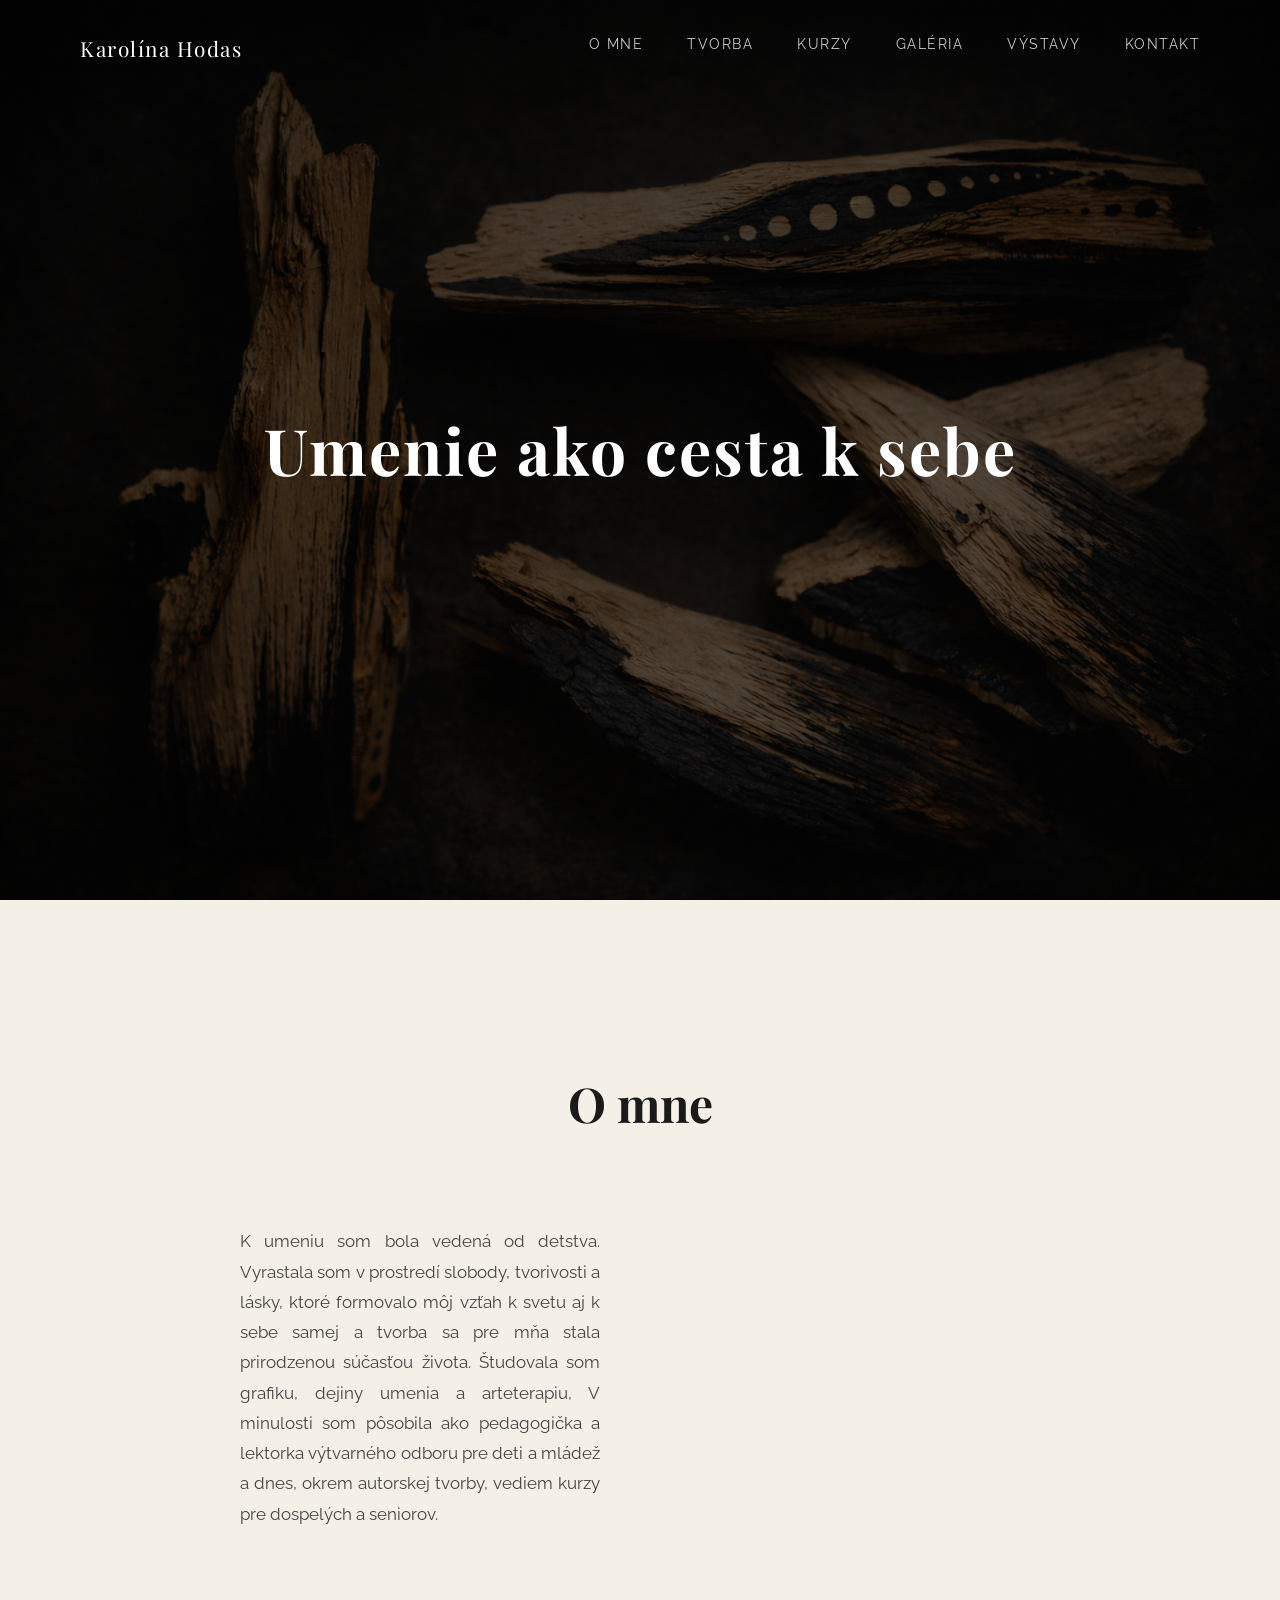
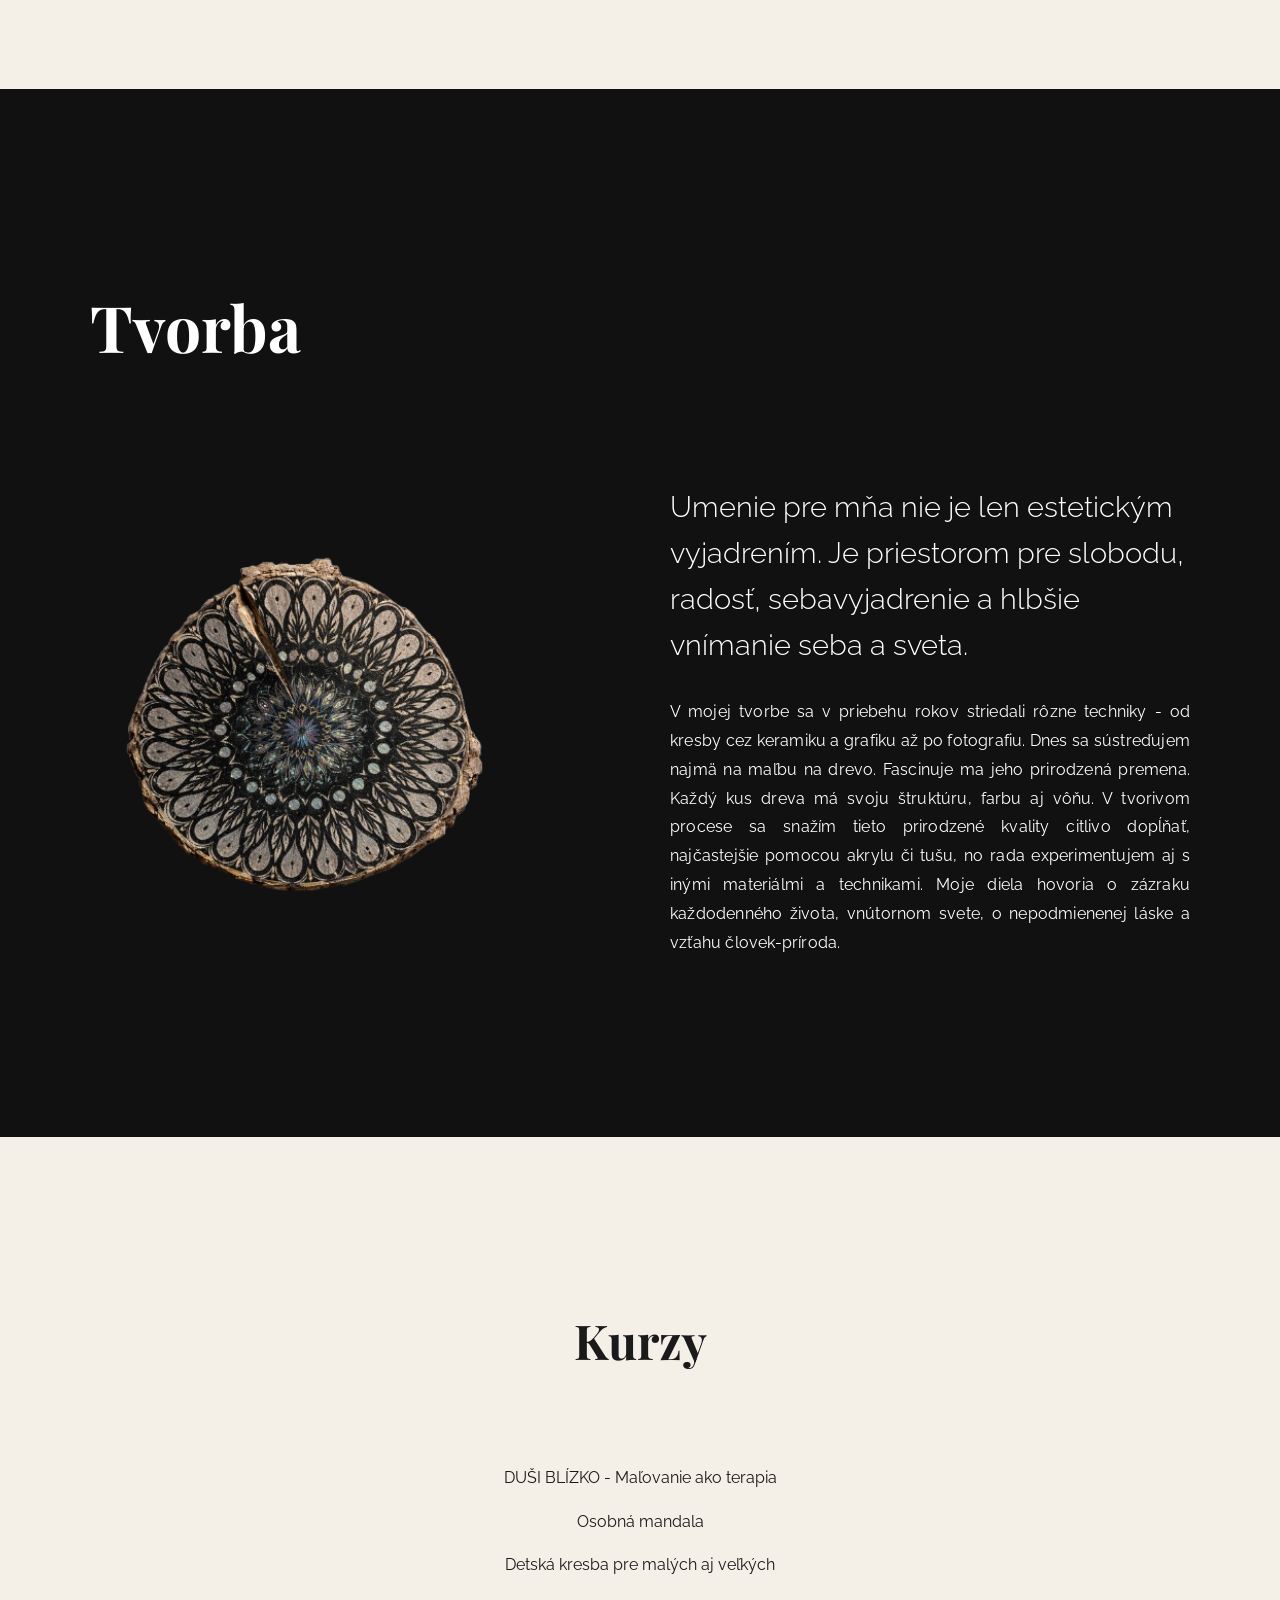
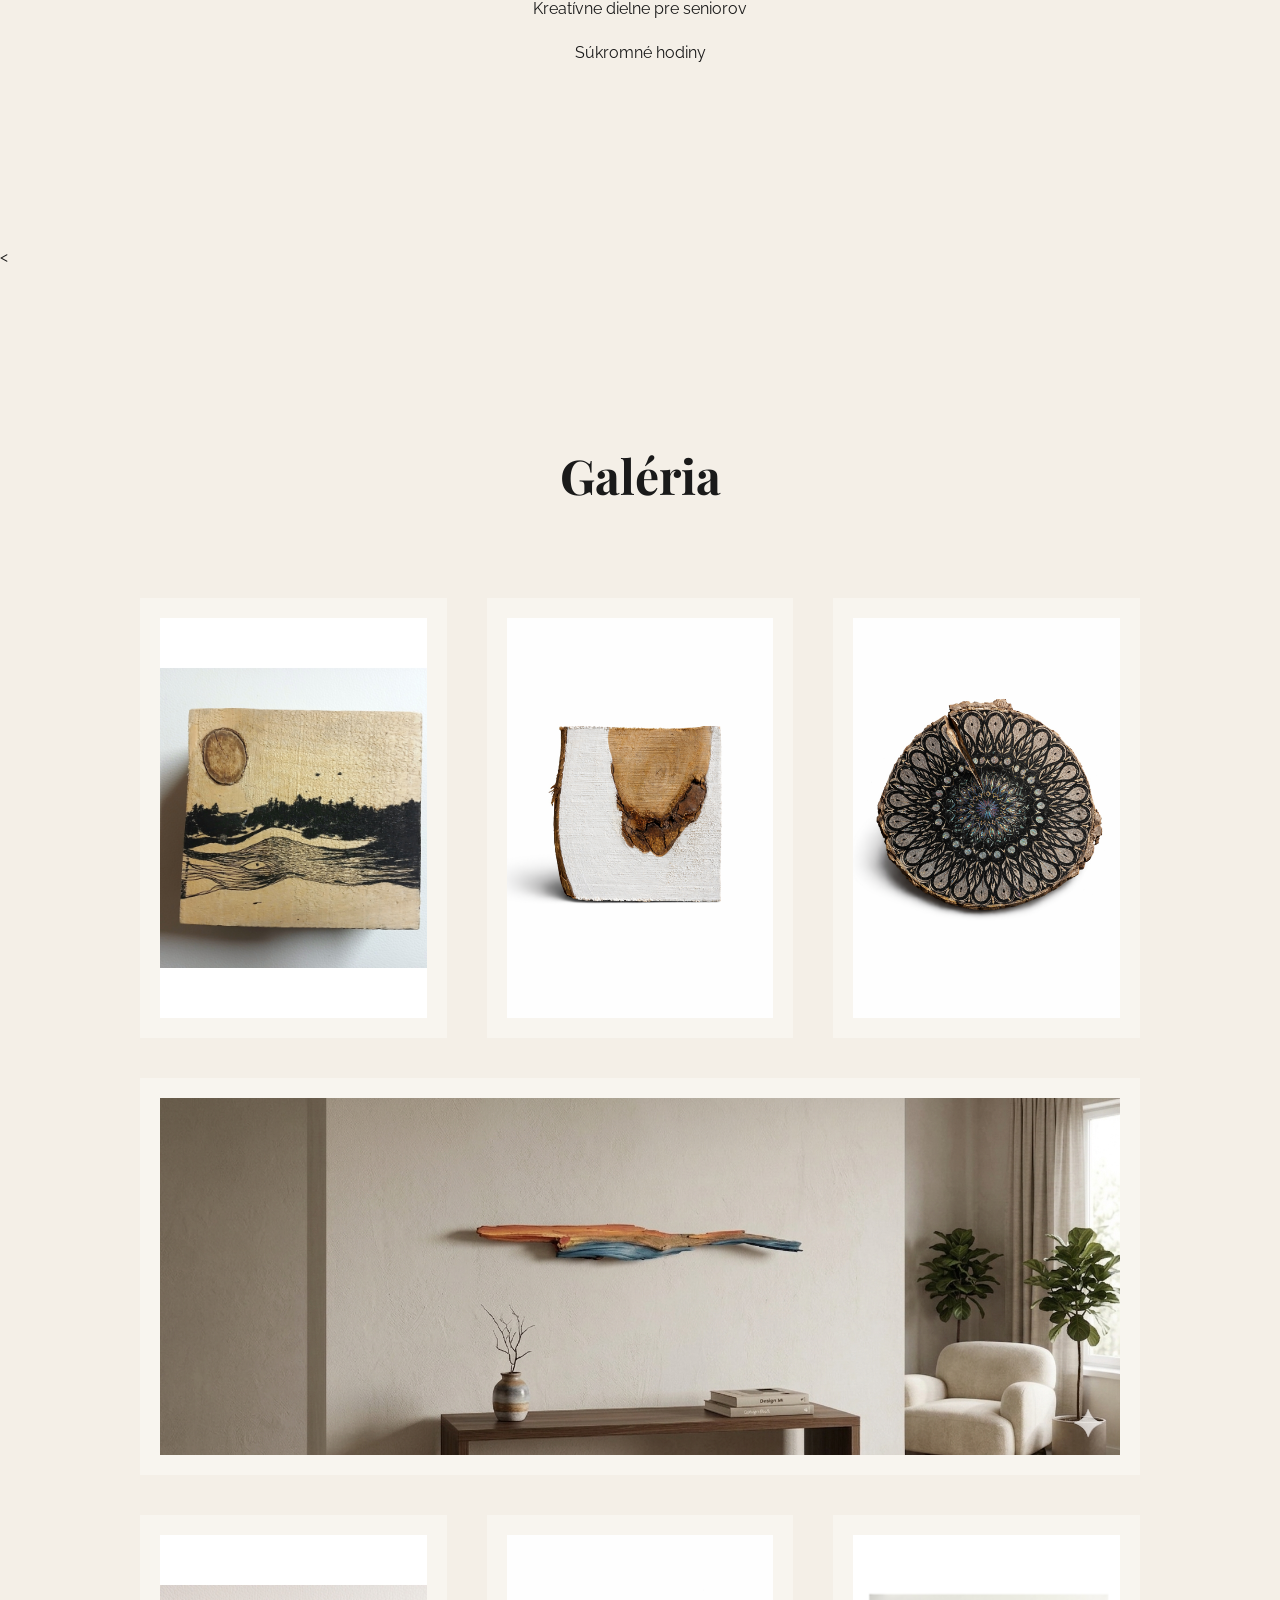
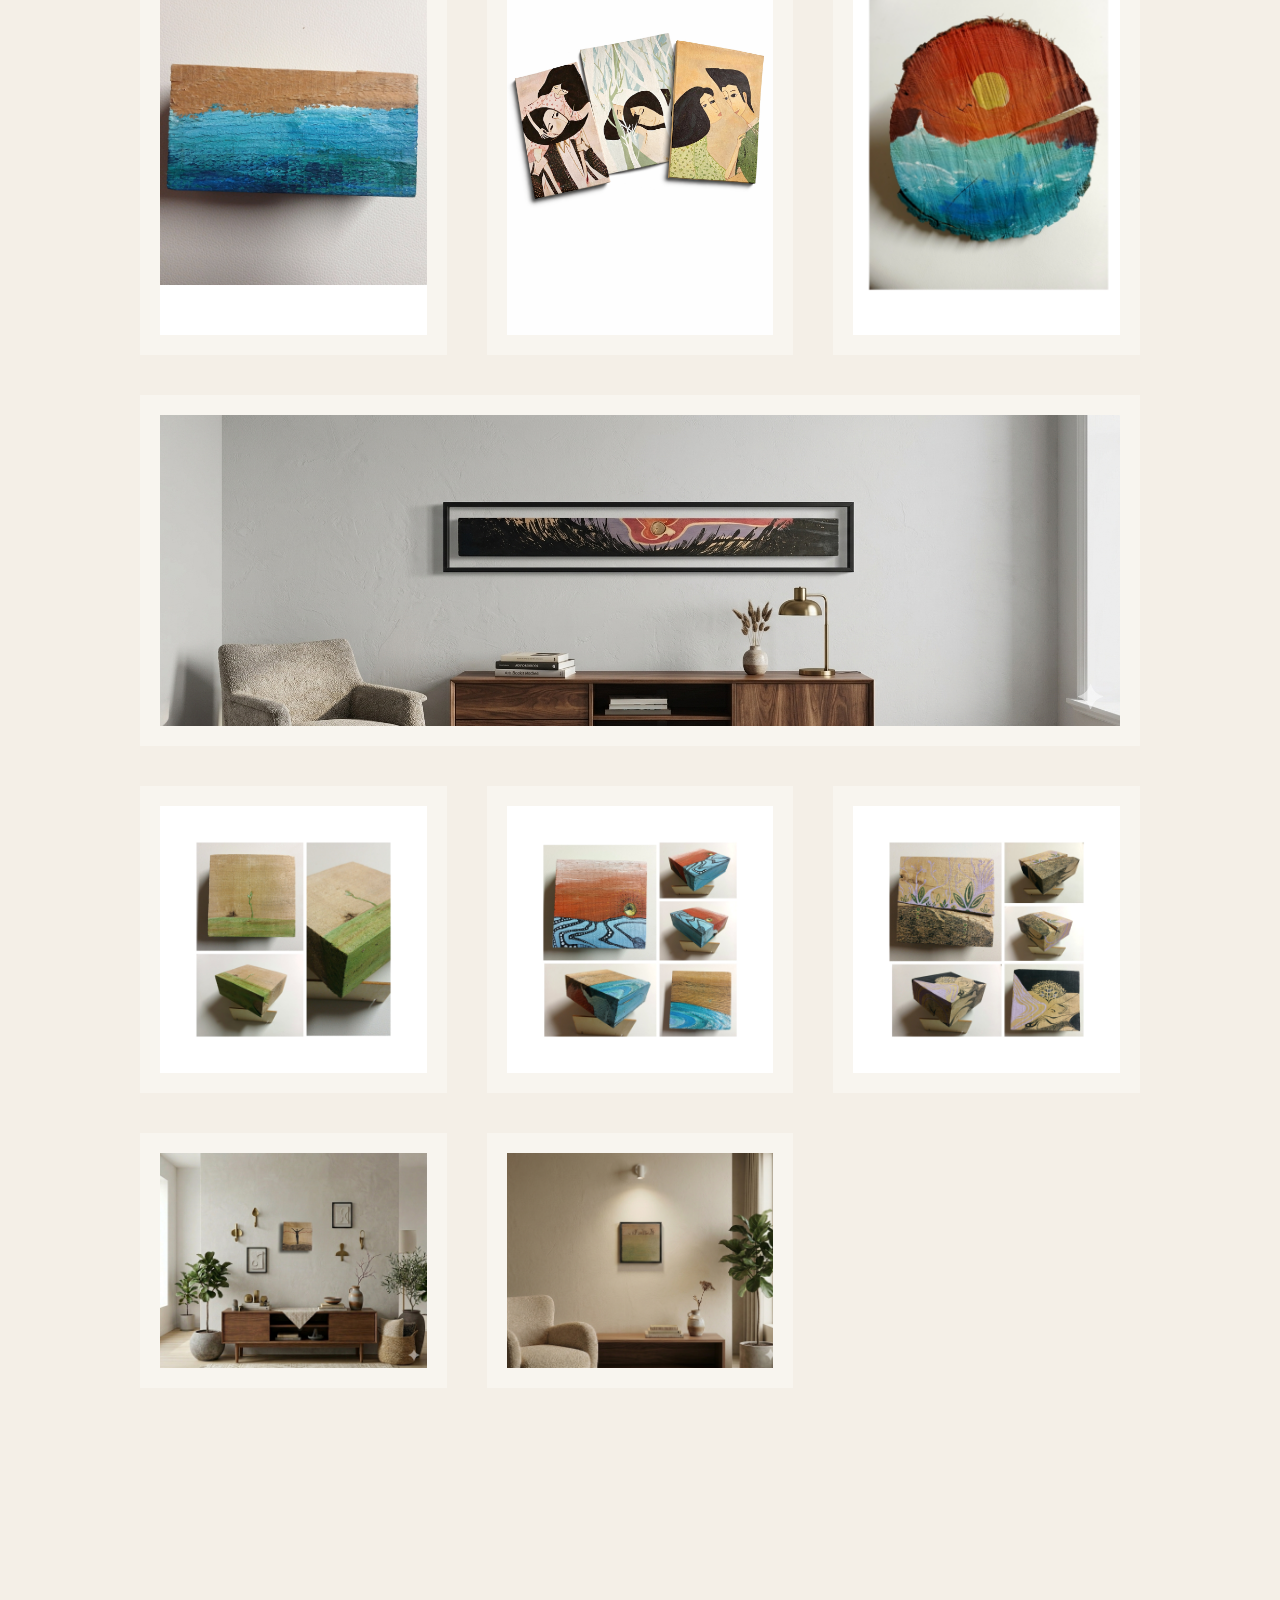
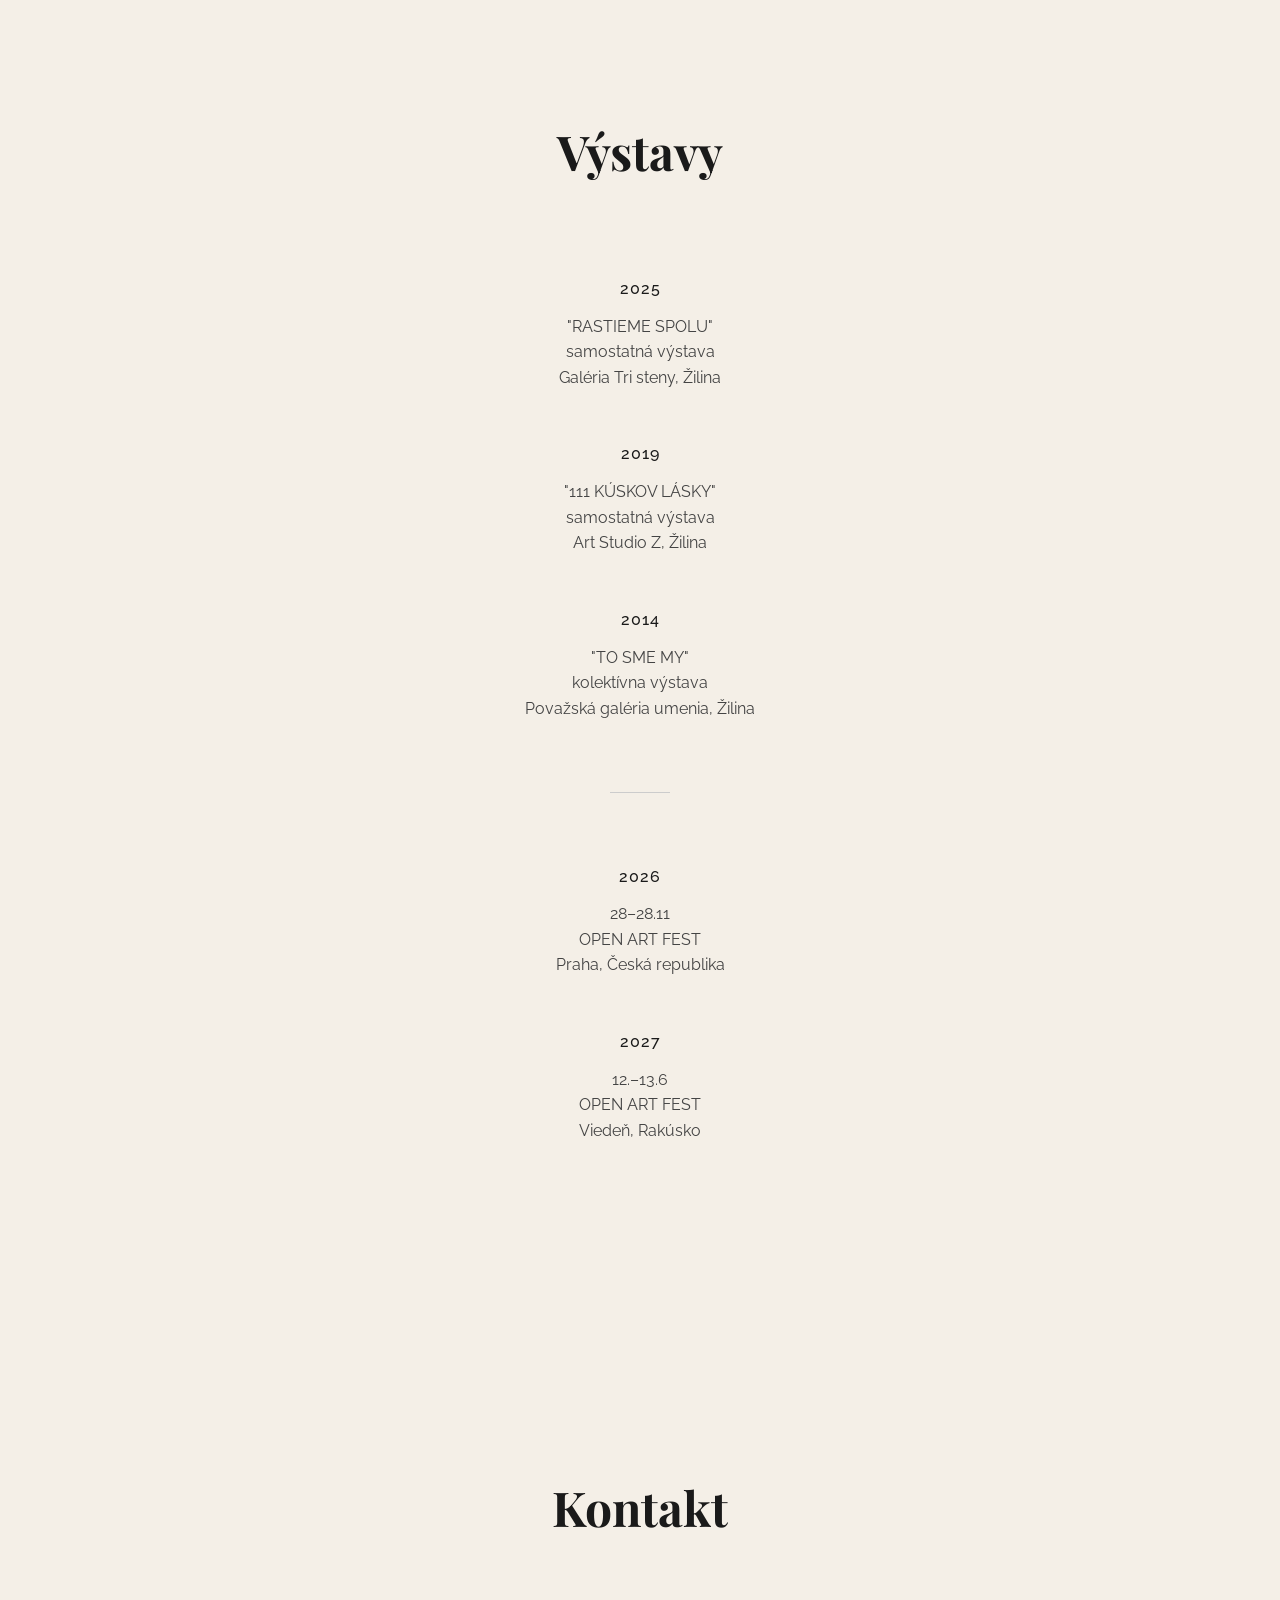
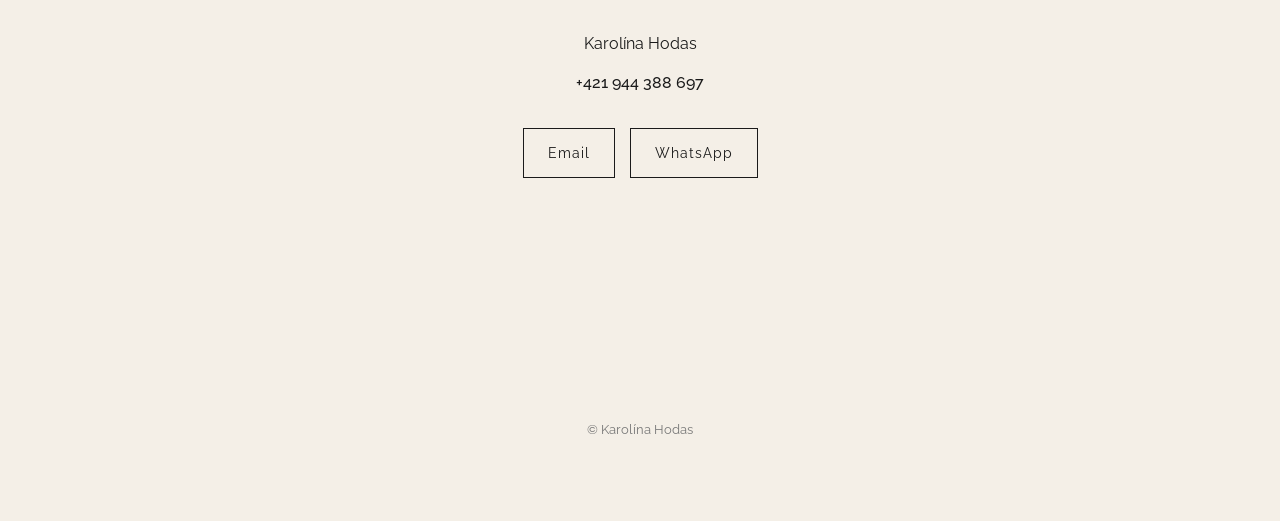
==== index.html @ 079927c4 "fix mobile layout (tvorba + phone styling)" ====
<!DOCTYPE html>
<html lang="sk">
<head>
  <meta charset="UTF-8">
  <meta name="viewport" content="width=device-width, initial-scale=1.0">
  <title>Karolína Hodas Art</title>

  <link href="https://fonts.googleapis.com/css2?family=Raleway:wght@300;400;500&family=Playfair+Display:wght@500&display=swap" rel="stylesheet">

  <style>
    * {
      margin: 0;
      padding: 0;
      box-sizing: border-box;
    }

    body {
      background: #f4efe7;
      color: #1a1a1a;
      font-family: 'Raleway', sans-serif;
      line-height: 1.8;
      scroll-behavior: smooth;
    }

    /* NAVBAR */
    .navbar {
      position: fixed;
      width: 100%;
      top: 0;
      display: flex;
      justify-content: space-between;
      padding: 30px 80px;
      z-index: 1000;
      transition: all 0.4s ease;
    }

    .navbar.hidden {
      transform: translateY(-100%);
    }

    .logo {
      font-family: 'Playfair Display', serif;
      font-size: 1.3rem;
      letter-spacing: 1.5px;
      color: white;
    }

    .navbar a {
      margin-left: 40px;
      text-decoration: none;
      color: white;
      font-size: 0.85rem;
      letter-spacing: 1.5px;
      text-transform: uppercase;
      opacity: 0.8;
    }

    /* HERO */
    .hero {
      height: 100vh;
      background:
        linear-gradient(rgba(0,0,0,0.55), rgba(0,0,0,0.55)),
        url('images/hero.jpg') center/cover no-repeat;
      display: flex;
      align-items: center;
      justify-content: center;
      text-align: center;
    }

    .hero {
  height: 100vh;
  background:
    linear-gradient(rgba(0,0,0,0.65), rgba(0,0,0,0.65)),
    url('images/hero.jpg') center/cover no-repeat;
}

    .hero h1 {
  font-family: 'Playfair Display', serif;
  font-size: 4rem;
  color: white;
  letter-spacing: 2px;
  max-width: 800px;
  padding: 0 20px;
}

    /* SECTIONS */
    .section {
      padding: 160px 20px;
    }

    .container {
      max-width: 1000px;
      margin: 0 auto;
    }

    .section h2 {
      font-family: 'Playfair Display', serif;
      font-size: 3rem;
      text-align: center;
      margin-bottom: 80px;
    }

    /* BIO */
    .bio {
      display: grid;
      grid-template-columns: 1fr 1fr;
      gap: 80px;
      max-width: 800px;
      margin: 0 auto;
    }

    .bio p {
      font-size: 1.05rem;
      color: #444;
      text-align: justify;
    }

    /* TVORBA */
    #work {
      background: #111;
      color: #fff;
      padding: 180px 40px;
    }

    .work-container {
      max-width: 1100px;
      margin: 0 auto;
    }

    .work-title {
      font-family: 'Playfair Display', serif;
      font-size: 4rem;
      margin-bottom: 100px;
    }

    .work-content {
  max-width: 520px;
  margin-left: auto;
  text-align: left; /* 👈 späť na left */
}

    .work-quote {
      font-size: 1.8rem;
      font-weight: 300;
      line-height: 1.6;
      margin-bottom: 30px;
    }

    .work-sub {
      font-size: 0.9rem;
      opacity: 0.6;
      letter-spacing: 1.5px;
    }

    /* GALERIA */
    .gallery {
  display: grid;
  grid-template-columns: repeat(3, 1fr);
  gap: 40px;
  margin-top: 80px;
}

    .gallery-item {
      background: #f8f5ef;
      padding: 20px;
      transition: transform 0.3s;
    }

    .gallery-item:hover {
      transform: translateY(-5px);
    }

    .gallery img {
      width: 100%;
      display: block;
    }

    /* COURSES */
    .courses-list {
      list-style: none;
      margin-top: 40px;
      max-width: 600px;
      margin-left: auto;
      margin-right: auto;
    }

    .courses-list li {
      margin-bottom: 15px;
      text-align: center;
      font-size: 1rem;
    }

    .courses-list a {
      text-decoration: none;
      color: #1a1a1a;
      transition: opacity 0.3s;
    }

    .courses-list a:hover {
      opacity: 0.5;
    }

    /* CONTACT */
    #contact p {
      text-align: center;
      margin-bottom: 10px;
    }

    .contact-buttons {
      margin-top: 30px;
      display: flex;
      justify-content: center;
      gap: 15px;
      flex-wrap: wrap;
    }

    .btn {
      padding: 12px 24px;
      border: 1px solid #1a1a1a;
      text-decoration: none;
      color: #1a1a1a;
      font-size: 0.85rem;
      letter-spacing: 1px;
      transition: all 0.3s ease;
    }

    .btn:hover {
      background: #1a1a1a;
      color: #fff;
    }

    /* FOOTER */
    footer {
      text-align: center;
      padding: 80px 20px;
      font-size: 0.8rem;
      color: #777;
    }

    /* ANIMATIONS */
    .fade-up {
      opacity: 0;
      transform: translateY(40px);
      transition: all 0.8s ease;
    }

    .fade-up.show {
      opacity: 1;
      transform: translateY(0);
    }

    /* RESPONSIVE */
    @media(max-width: 800px){
      .bio {
        grid-template-columns: 1fr;
      }

      .gallery {
        grid-template-columns: 1fr;
      }

      .navbar {
        padding: 20px;
      }

      .navbar nav {
        display: none;
      }
    }

    @media(max-width: 600px){

  .section {
    padding: 80px 20px;
  }

  .gallery {
    margin-top: 40px;
  }

}

    @media(max-width: 600px){
      .hero h1 {
        font-size: 1.8rem;
      }

      .btn {
        width: 100%;
        text-align: center;
      }

      .contact-buttons {
        flex-direction: column;
      }
    }
    @media(max-width: 600px){
  .hero h1 {
    font-size: 2rem;
    padding: 0 25px;
    line-height: 1.3;
  }
}
.exhibitions {
  display: grid;
  grid-template-columns: 1fr 1fr;
  gap: 80px;
  max-width: 800px;
  margin: 0 auto;
}

.exhibitions-block p {
  margin-bottom: 25px;
  color: #444;
  line-height: 1.6;
}

.ex-title {
  font-weight: 500;
  margin-bottom: 30px;
  color: #111;
}
@media(max-width: 800px){
  .exhibitions {
    grid-template-columns: 1fr;
    gap: 40px;
  }
}
.exhibitions {
  max-width: 600px;
  margin: 0 auto;
  display: flex;
  flex-direction: column;
  gap: 50px;
  text-align: center;
}

.ex-item p {
  color: #444;
  line-height: 1.6;
}

.ex-year {
  display: block;
  font-weight: 500;
  margin-bottom: 10px;
  letter-spacing: 1px;
}

.ex-divider {
  width: 60px;
  height: 1px;
  background: #ccc;
  margin: 20px auto;
}
.work-container {
  position: relative;
}

.work-visual {
  position: absolute;
  left: 0;
  top: 70%; /* 🔥 ešte nižšie */
  transform: translateY(-50%);
  width: 420px;
}

.work-visual img {
  width: 100%;
  height: auto;
}
@media(max-width: 900px){
  .work-visual {
    position: static;
    transform: none;
    margin: 0 auto 40px auto;
    width: 200px;
    text-align: center;
  }
}
@media(max-width: 900px){
  .work-visual {
    position: static;
    transform: none;
    margin: 0 auto 40px auto;
    width: 200px;
    text-align: center;
  }
}
.work-text {
  text-align: justify;
  text-justify: inter-word;
  line-height: 1.8;
  letter-spacing: 0.2px;
  hyphens: auto; /* 🔥 toto je gamechanger */
}
/* PANORAMA SUPPORT */
.gallery-item.wide {
  grid-column: span 3;
}

.gallery-item.medium {
  grid-column: span 2;
}

.gallery img {
  width: 100%;
  height: 100%;
  object-fit: cover;
}
@media(max-width: 800px){
  .gallery {
    grid-template-columns: 1fr;
  }

  .gallery-item.wide,
  .gallery-item.medium {
    grid-column: span 1;
  }
}
@media(max-width: 600px){
  .fade-up {
    opacity: 1;
    transform: none;
  }
}
.phone {
  color: #1a1a1a; /* alebo white ak chceš */
  text-decoration: none;
  font-weight: 500;
}

.phone:hover {
  opacity: 0.6;
}
@media(max-width: 800px){

  .work-container {
    display: flex;
    flex-direction: column;
    align-items: center;
  }

  .work-image {
    order: 2;
    margin-top: 40px;
  }

  .work-content {
    order: 1;
    text-align: center;
  }

  .work-title {
    text-align: center;
  }
}
  </style>
</head>

<body>

<header class="navbar" id="navbar">
  
  <div class="logo">Karolína Hodas</div>
  <nav>
    <a href="#about">O mne</a>
    <a href="#work">Tvorba</a>
    <a href="#courses">Kurzy</a>
    <a href="#gallery">Galéria</a>
    <a href="#exhibitions">Výstavy</a>
    <a href="#contact">Kontakt</a>
  </nav>
</header>

<section class="hero">
  <h1 class="fade-up">Umenie ako cesta k sebe</h1>
</section>

<!-- O MNE -->
<section id="about" class="section">
  <div class="container">
    <h2 class="fade-up">O mne</h2>

    <div class="bio fade-up">
      <p>
        K umeniu som bola vedená od detstva. Vyrastala som v prostredí slobody,
        tvorivosti a lásky, ktoré formovalo môj vzťah k svetu aj k sebe samej
        a tvorba sa pre mňa stala prirodzenou súčasťou života. Študovala som
        grafiku, dejiny umenia a arteterapiu, V minulosti som pôsobila ako
        pedagogička a lektorka výtvarného odboru pre deti a mládež a dnes,
        okrem autorskej tvorby, vediem kurzy pre dospelých a seniorov.
      </p>
    </div>
  </div>
</section>

<!-- TVORBA -->
<section id="work">
  <div class="work-container">

  <div class="work-visual">
    <img src="images/art-feature.png" alt="art">
  </div>

  <h2 class="work-title fade-up">Tvorba</h2>

  <div class="work-content fade-up">

    <div class="work-content fade-up">
      <p class="work-quote">
        Umenie pre mňa nie je len estetickým vyjadrením. Je priestorom pre slobodu,
        radosť, sebavyjadrenie a hlbšie vnímanie seba a sveta.
      </p>

      <p class="work-text">
        V mojej tvorbe sa v priebehu rokov striedali rôzne techniky - od kresby
        cez keramiku a grafiku až po fotografiu. Dnes sa sústreďujem najmä na
        maľbu na drevo. Fascinuje ma jeho prirodzená premena. Každý kus dreva má
        svoju štruktúru, farbu aj vôňu. V tvorivom procese sa snažím tieto
        prirodzené kvality citlivo dopĺňať, najčastejšie pomocou akrylu či tušu,
        no rada experimentujem aj s inými materiálmi a technikami. Moje diela
        hovoria o zázraku každodenného života, vnútornom svete, o nepodmienenej
        láske a vzťahu človek-príroda.
      </p>
    </div>
  </div>
</section>

<!-- KURZY -->
<section id="courses" class="section">
  <div class="container">
    <h2 class="fade-up">Kurzy</h2>

    <ul class="courses-list fade-up">
      <li><a href="kurz-dusi-blizko.html">DUŠI BLÍZKO - Maľovanie ako terapia</a></li>
      <li><a href="kurz-mandala.html">Osobná mandala</a></li>
      <li><a href="kurz-deti.html">Detská kresba pre malých aj veľkých</a></li>
      <li><a href="kurz-seniori.html">Kreatívne dielne pre seniorov</a></li>
      <li><a href="kurz-sukromne.html">Súkromné hodiny</a></li>
    </ul>
  </div>
</section>

<!-- GALERIA -->
<<section id="gallery" class="section">
  <div class="container">
    <h2 class="fade-up">Galéria</h2>

    <div class="gallery">

      <div class="gallery-item"><img src="images/art1.jpg"></div>
      <div class="gallery-item"><img src="images/art2.jpg"></div>
      <div class="gallery-item"><img src="images/art3.jpg"></div>

      <!-- PANORAMA -->
      <div class="gallery-item wide">
        <img src="images/panorama1.jpg">
      </div>

      <div class="gallery-item"><img src="images/art4.jpg"></div>
      <div class="gallery-item"><img src="images/art5.jpg"></div>
      <div class="gallery-item"><img src="images/art6.jpg"></div>

      <!-- PANORAMA -->
      <div class="gallery-item wide">
        <img src="images/panorama2.jpg">
      </div>

      <div class="gallery-item"><img src="images/art_new_1.jpg"></div>
      <div class="gallery-item"><img src="images/art_new_2.jpg"></div>
      <div class="gallery-item"><img src="images/art_new_3.jpg"></div>
      <div class="gallery-item"><img src="images/art_new_4.jpg"></div>
      <div class="gallery-item"><img src="images/art_new_5.jpg"></div>

    </div>
  </div>
</section>

<!-- VÝSTAVY -->
<section id="exhibitions" class="section">
  <div class="container">
    <h2 class="fade-up">Výstavy</h2>

    <div class="exhibitions fade-up">

      <div class="ex-item">
        <span class="ex-year">2025</span>
        <p>"RASTIEME SPOLU"<br>
        samostatná výstava<br>
        Galéria Tri steny, Žilina</p>
      </div>

      <div class="ex-item">
        <span class="ex-year">2019</span>
        <p>"111 KÚSKOV LÁSKY"<br>
        samostatná výstava<br>
        Art Studio Z, Žilina</p>
      </div>

      <div class="ex-item">
        <span class="ex-year">2014</span>
        <p>"TO SME MY"<br>
        kolektívna výstava<br>
        Považská galéria umenia, Žilina</p>
      </div>

      <div class="ex-divider"></div>

      <div class="ex-item">
        <span class="ex-year">2026</span>
        <p>28–28.11<br>
        OPEN ART FEST<br>
        Praha, Česká republika</p>
      </div>

      <div class="ex-item">
        <span class="ex-year">2027</span>
        <p>12.–13.6<br>
        OPEN ART FEST<br>
        Viedeň, Rakúsko</p>
      </div>

    </div>
  </div>
</section>

<!-- KONTAKT -->
<section id="contact" class="section">
  <div class="container fade-up">
    <h2>Kontakt</h2>

    <p>Karolína Hodas</p>
    <p style="margin-top:10px;">
  <a href="tel:+421944388697" class="phone">+421 944 388 697</a>
</p>

    <div class="contact-buttons">
      <a href="mailto:karolina@email.com" class="btn">Email</a>
      <a href="https://wa.me/41783263556" class="btn">WhatsApp</a>
    </div>
  </div>
</section>

<footer>
  <p>© Karolína Hodas</p>
</footer>

<script>
let lastScroll = 0;
const navbar = document.getElementById("navbar");

window.addEventListener("scroll", () => {
  const currentScroll = window.pageYOffset;

  if (currentScroll <= 50) {
    navbar.classList.remove("hidden");
    return;
  }

  if (currentScroll > lastScroll) {
    navbar.classList.add("hidden");
  } else {
    navbar.classList.remove("hidden");
  }

  lastScroll = currentScroll;
});
</script>

<script>
const elements = document.querySelectorAll('.fade-up');

const observer = new IntersectionObserver(entries => {
  entries.forEach(entry => {
    if (entry.isIntersecting) {
      entry.target.classList.add('show');
    }
  });
}, {
  threshold: 0.2
});

elements.forEach(el => observer.observe(el));
</script>

</body>
</html>
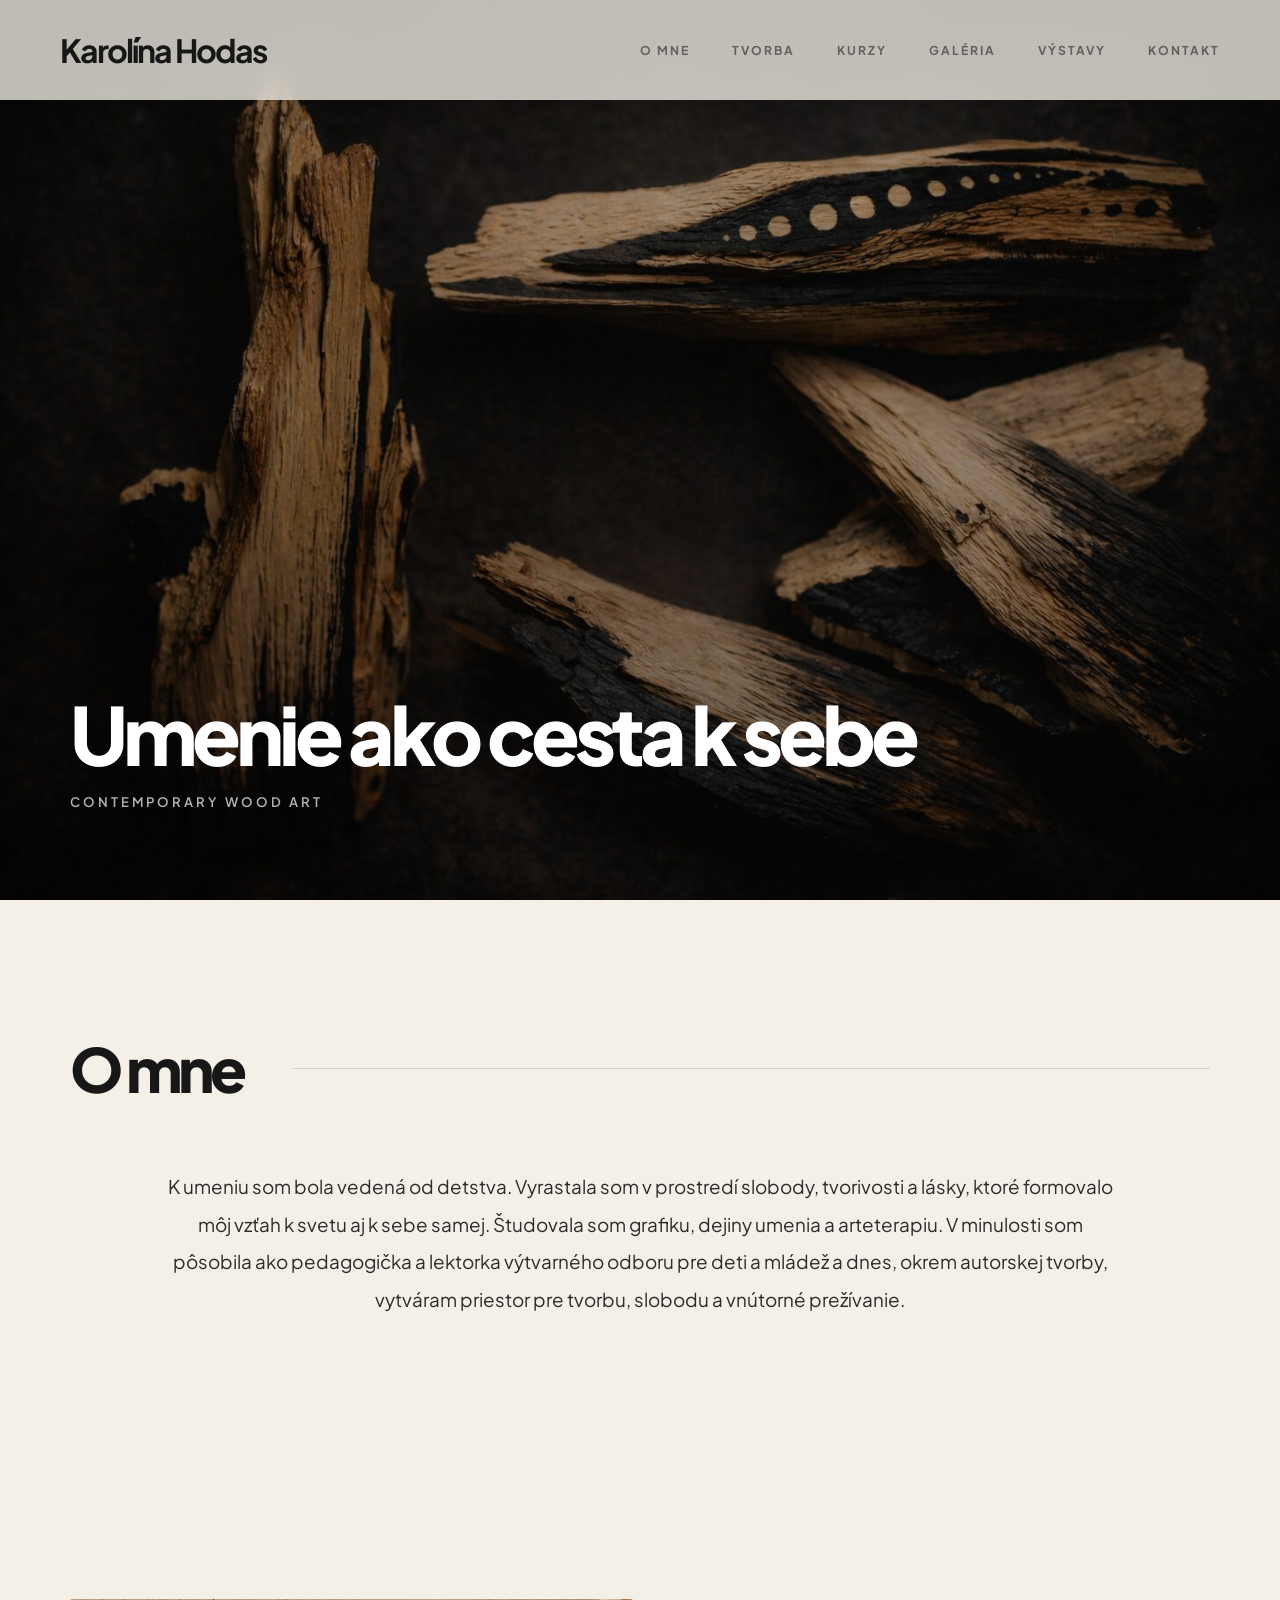
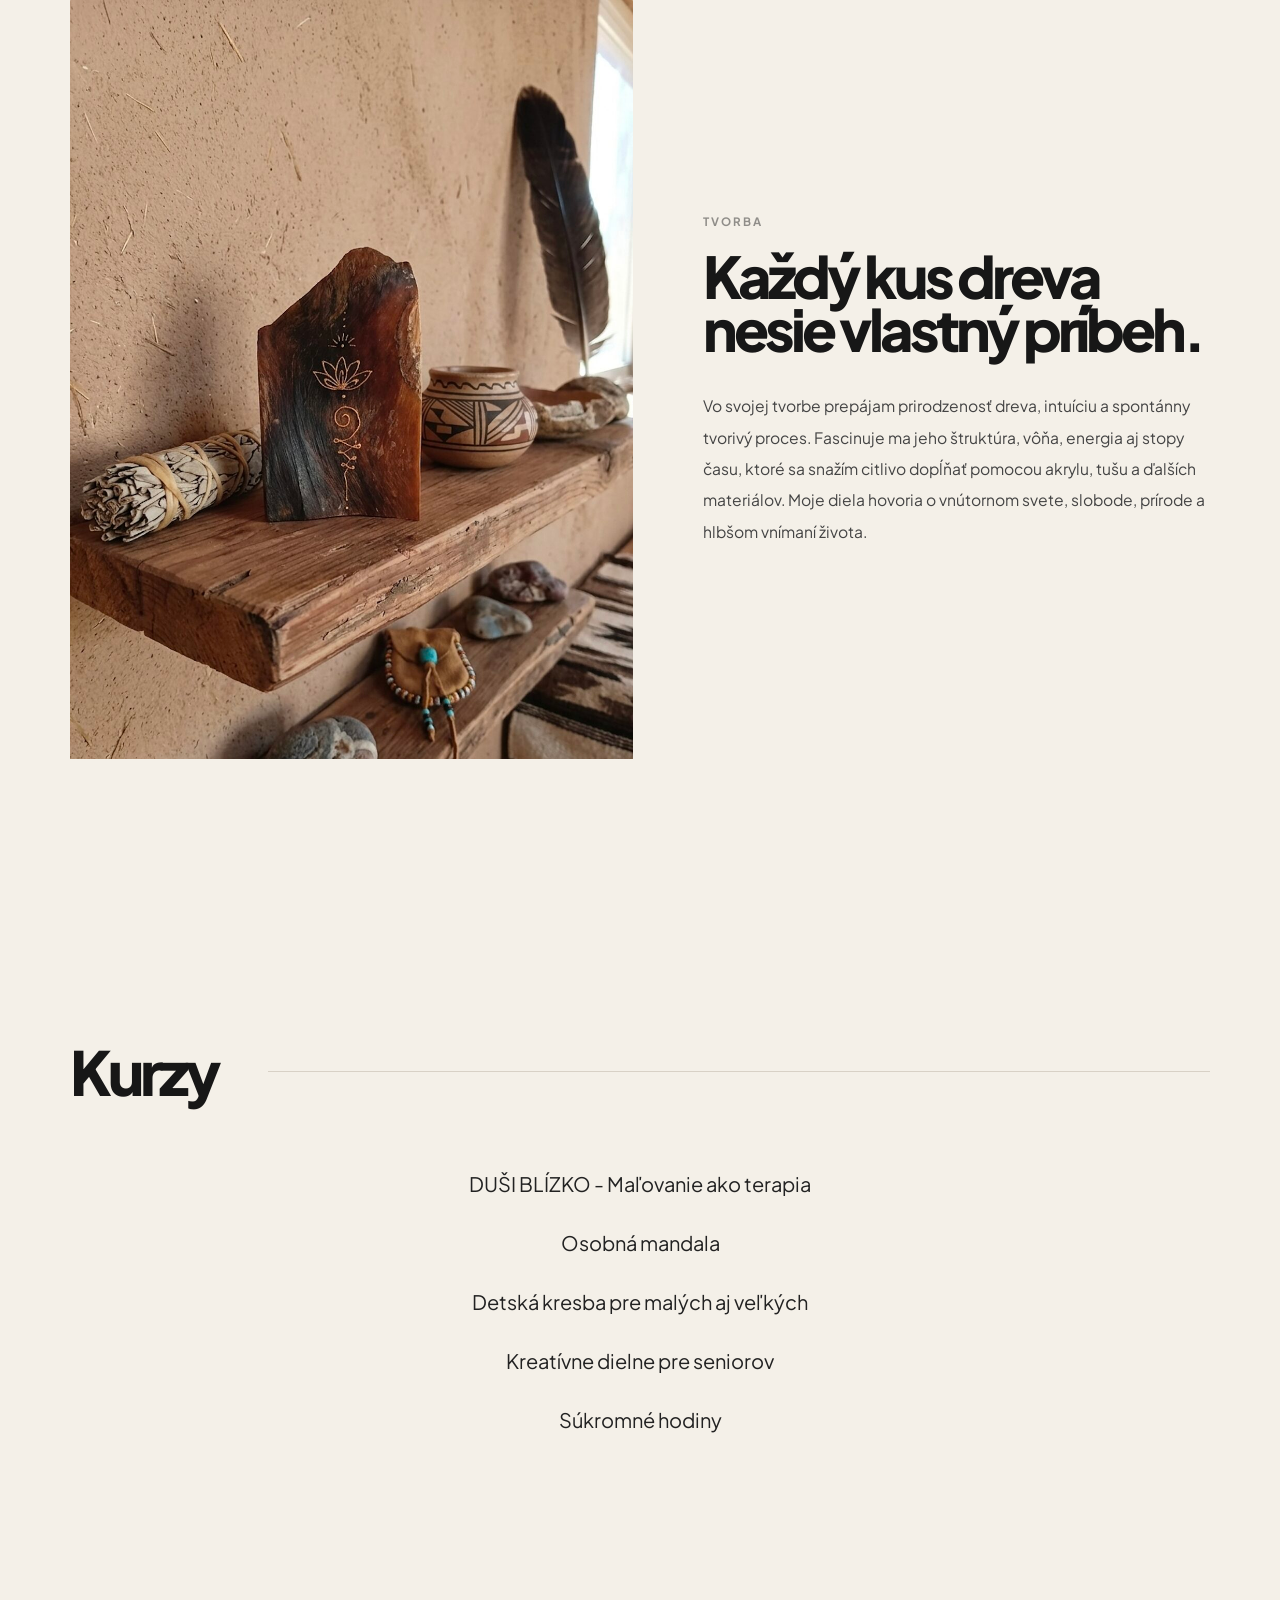
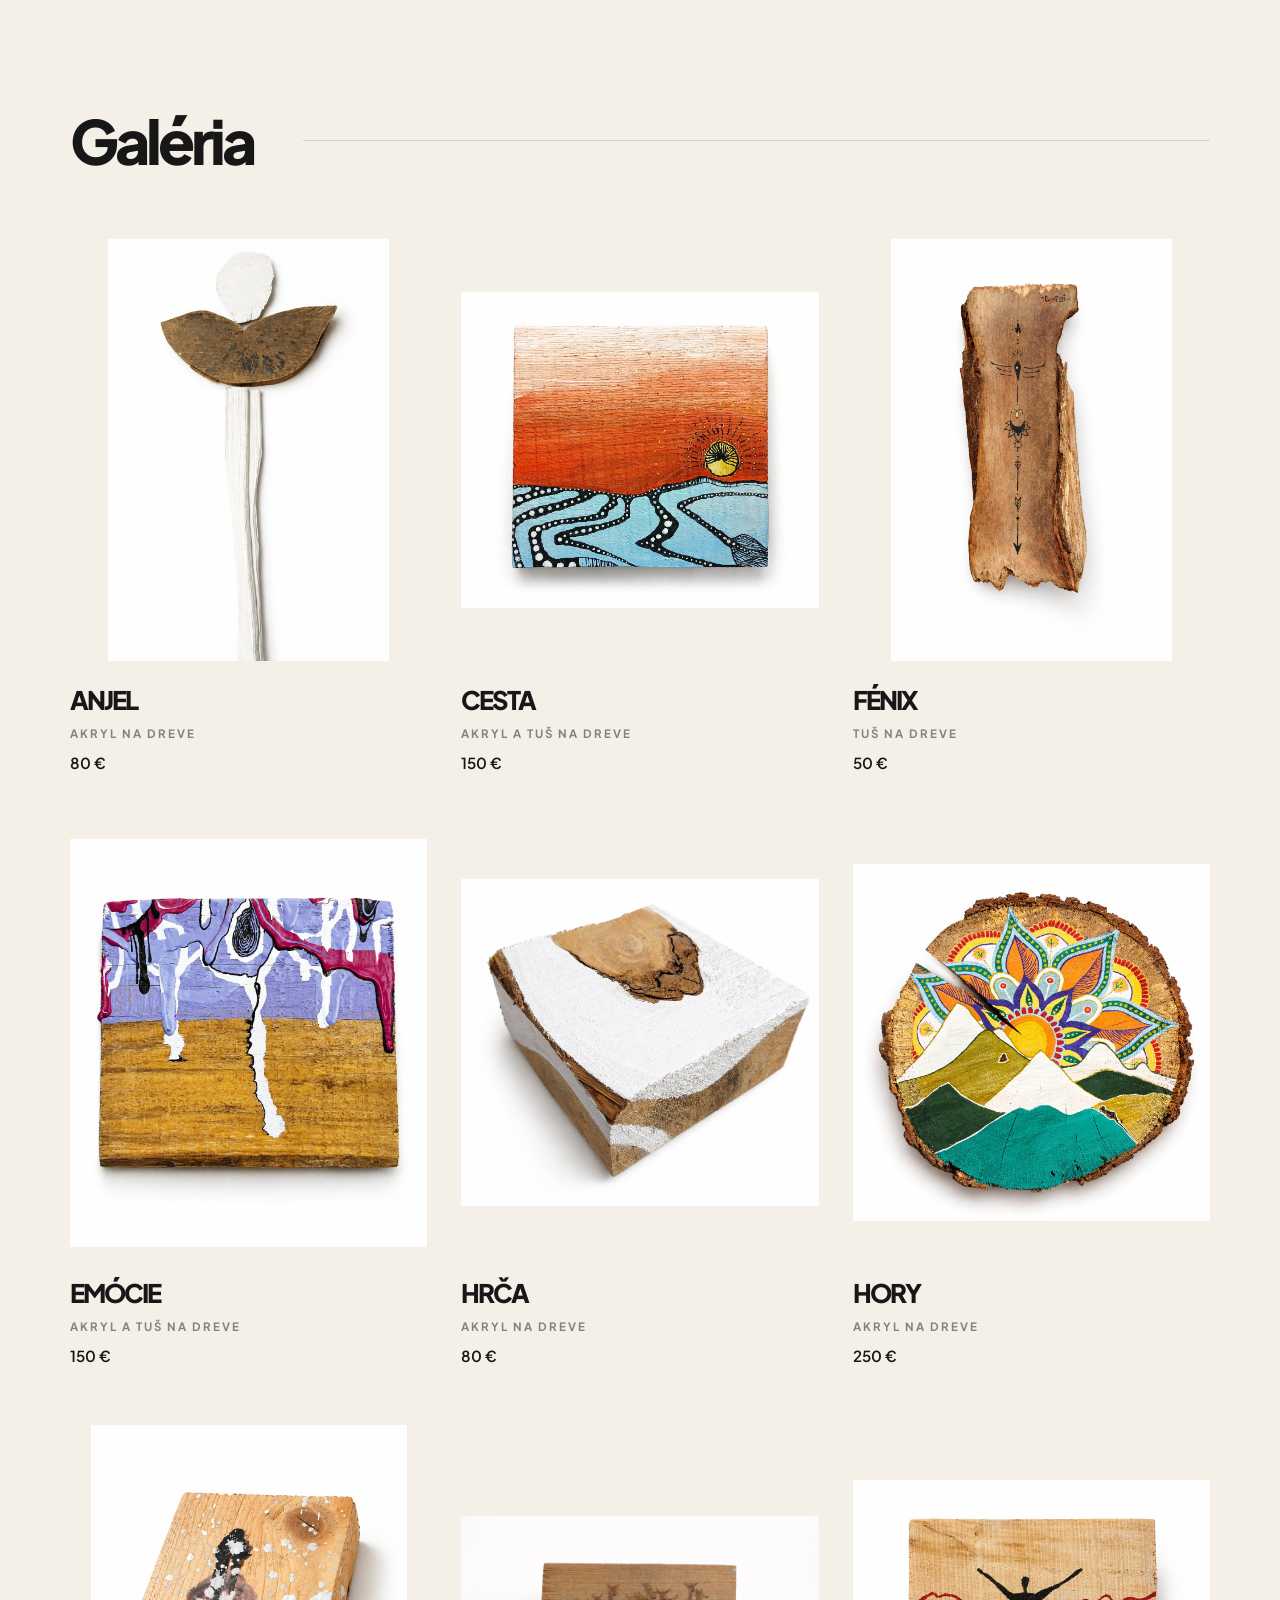
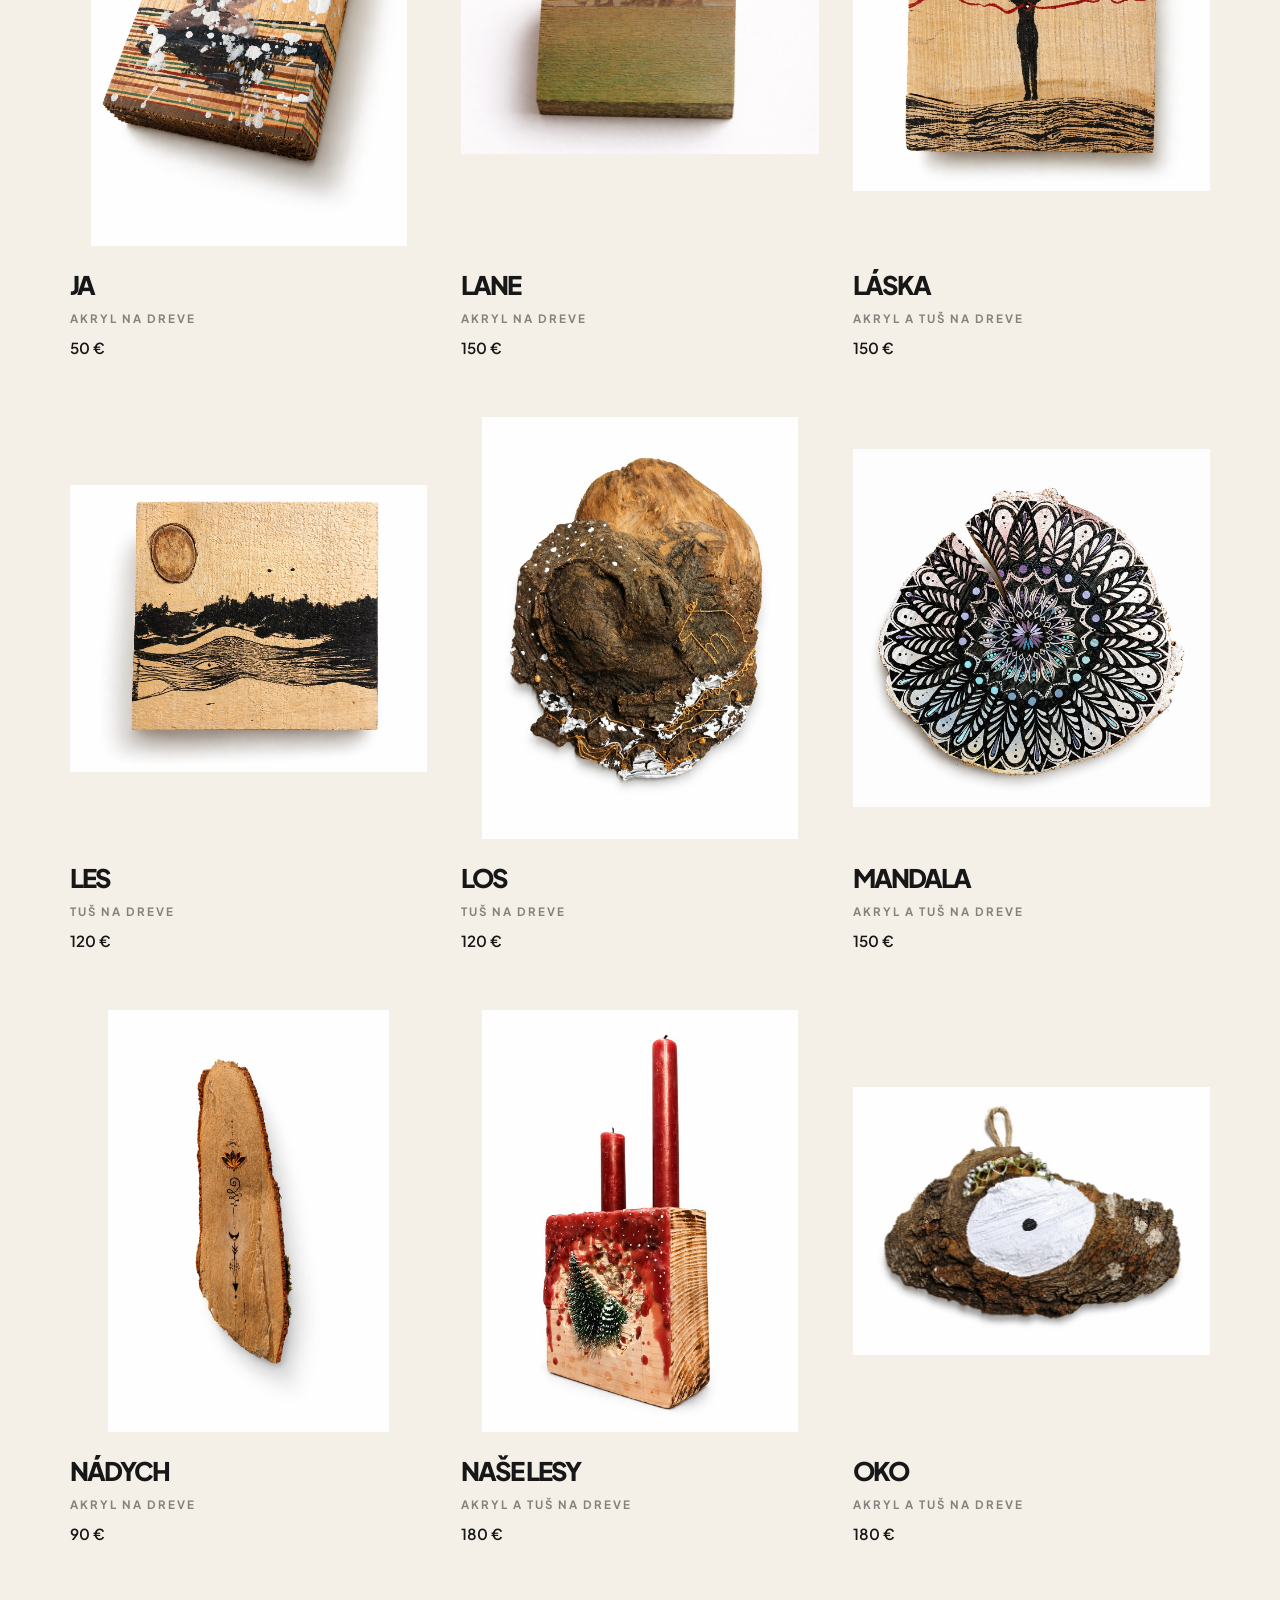
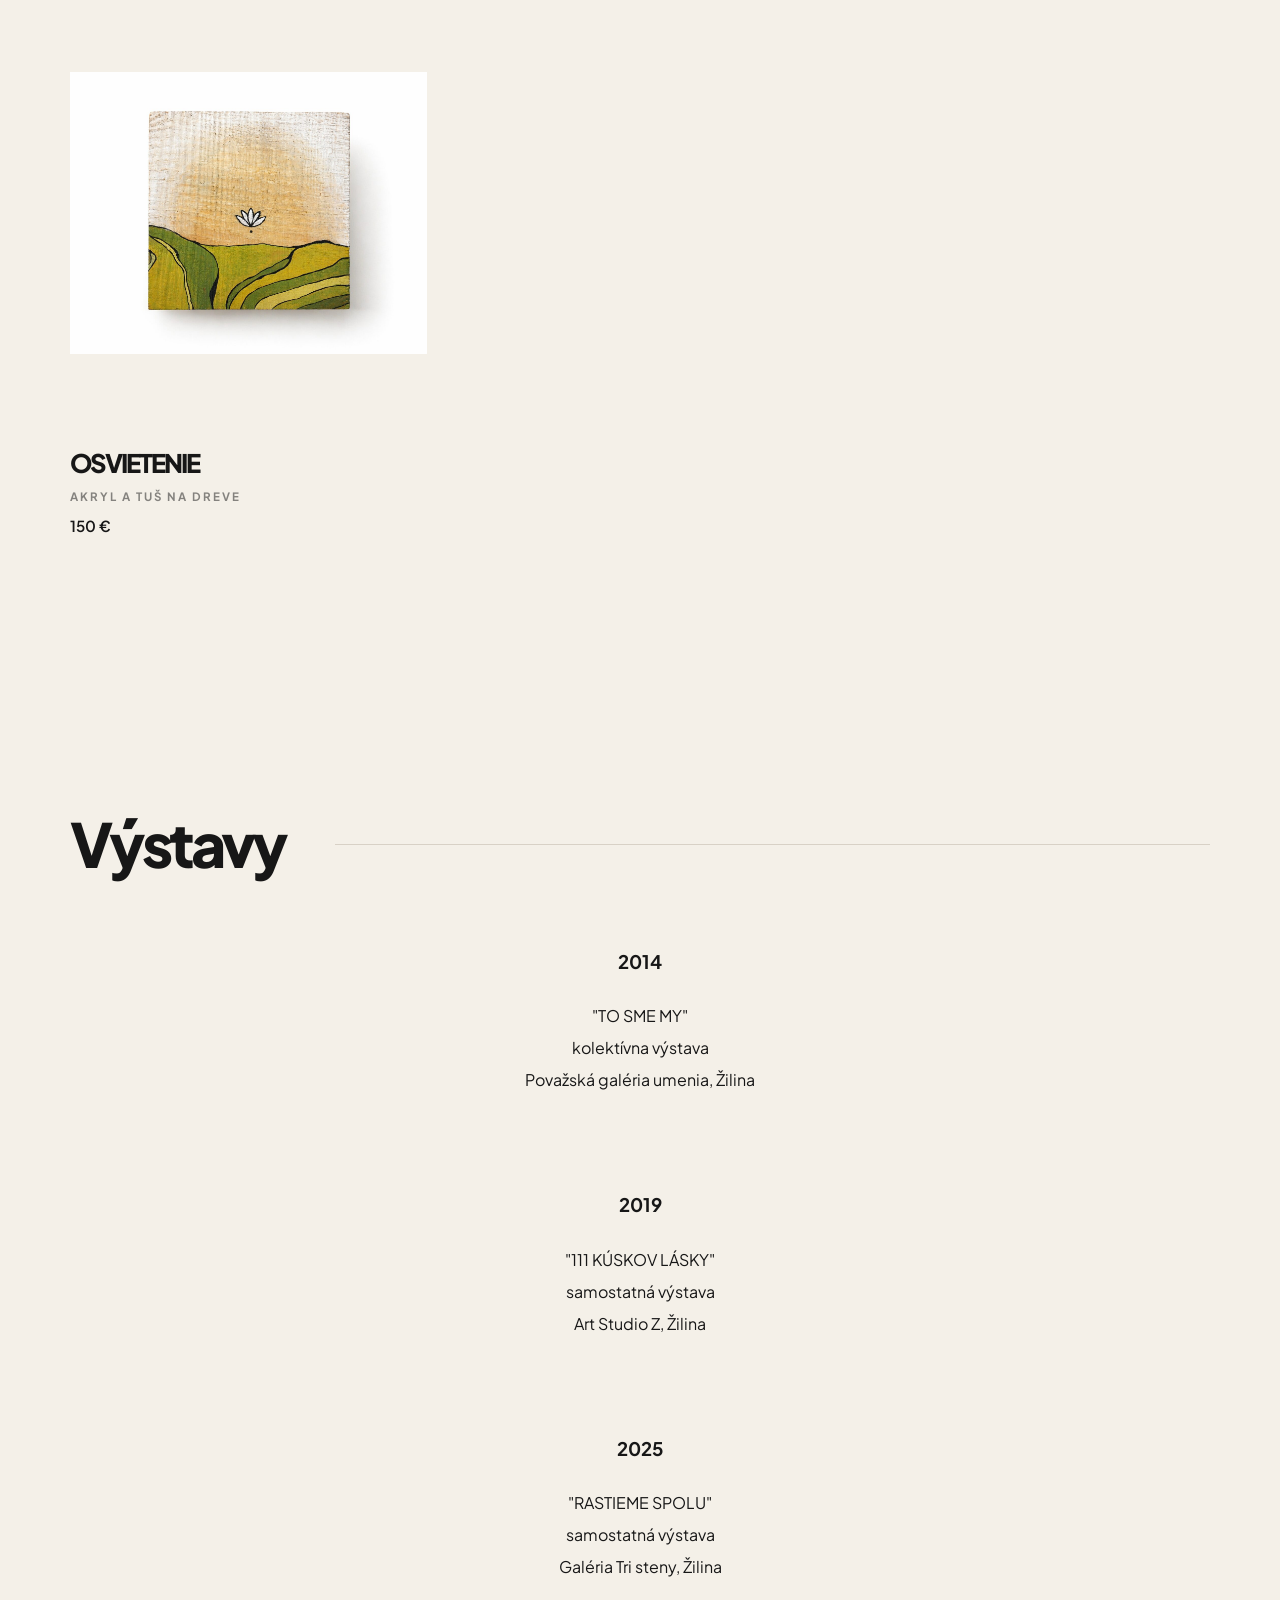
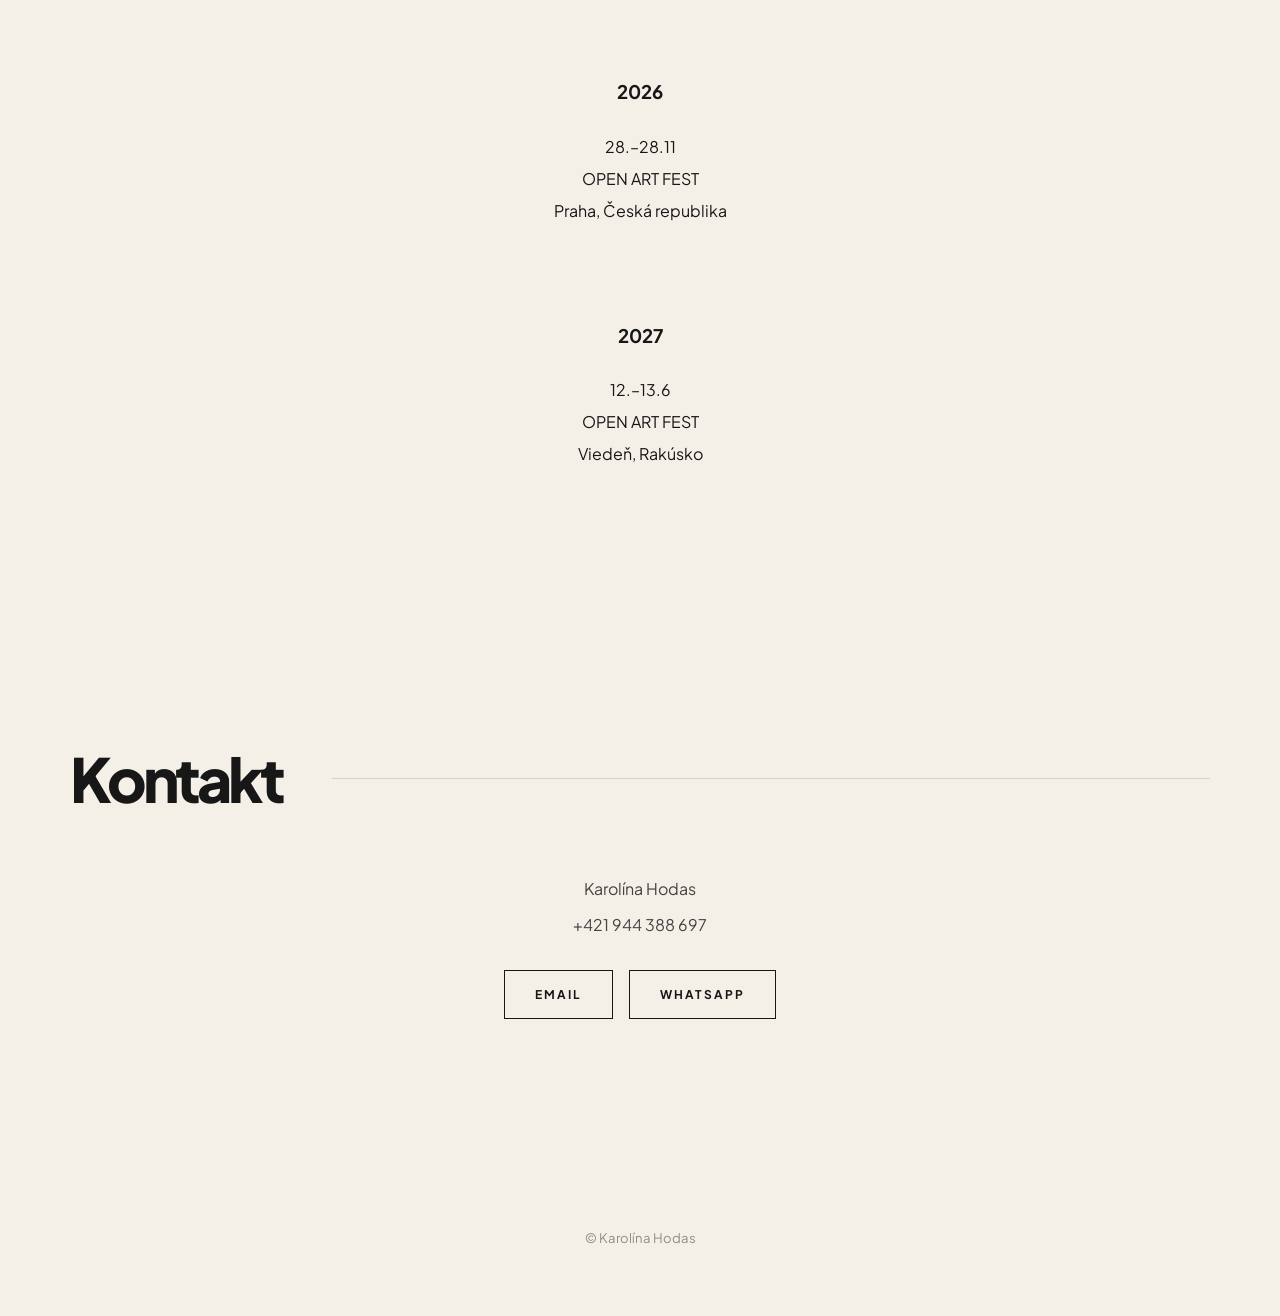
==== commit e662ef10: "fresh website" ====
--- a/index.html
+++ b/index.html
@@ -1,687 +1,1312 @@
 <!DOCTYPE html>
 <html lang="sk">
 <head>
-  <meta charset="UTF-8">
-  <meta name="viewport" content="width=device-width, initial-scale=1.0">
-  <title>Karolína Hodas Art</title>
-
-  <link href="https://fonts.googleapis.com/css2?family=Raleway:wght@300;400;500&family=Playfair+Display:wght@500&display=swap" rel="stylesheet">
-
-  <style>
-    * {
-      margin: 0;
-      padding: 0;
-      box-sizing: border-box;
-    }
-
-    body {
-      background: #f4efe7;
-      color: #1a1a1a;
-      font-family: 'Raleway', sans-serif;
-      line-height: 1.8;
-      scroll-behavior: smooth;
-    }
-
-    /* NAVBAR */
-    .navbar {
-      position: fixed;
-      width: 100%;
-      top: 0;
-      display: flex;
-      justify-content: space-between;
-      padding: 30px 80px;
-      z-index: 1000;
-      transition: all 0.4s ease;
-    }
-
-    .navbar.hidden {
-      transform: translateY(-100%);
-    }
-
-    .logo {
-      font-family: 'Playfair Display', serif;
-      font-size: 1.3rem;
-      letter-spacing: 1.5px;
-      color: white;
-    }
-
-    .navbar a {
-      margin-left: 40px;
-      text-decoration: none;
-      color: white;
-      font-size: 0.85rem;
-      letter-spacing: 1.5px;
-      text-transform: uppercase;
-      opacity: 0.8;
-    }
-
-    /* HERO */
-    .hero {
-      height: 100vh;
-      background:
-        linear-gradient(rgba(0,0,0,0.55), rgba(0,0,0,0.55)),
-        url('images/hero.jpg') center/cover no-repeat;
-      display: flex;
-      align-items: center;
-      justify-content: center;
-      text-align: center;
-    }
-
-    .hero {
-  height: 100vh;
-  background:
-    linear-gradient(rgba(0,0,0,0.65), rgba(0,0,0,0.65)),
-    url('images/hero.jpg') center/cover no-repeat;
-}
-
-    .hero h1 {
-  font-family: 'Playfair Display', serif;
-  font-size: 4rem;
-  color: white;
-  letter-spacing: 2px;
-  max-width: 800px;
-  padding: 0 20px;
-}
-
-    /* SECTIONS */
-    .section {
-      padding: 160px 20px;
-    }
-
-    .container {
-      max-width: 1000px;
-      margin: 0 auto;
-    }
-
-    .section h2 {
-      font-family: 'Playfair Display', serif;
-      font-size: 3rem;
-      text-align: center;
-      margin-bottom: 80px;
-    }
-
-    /* BIO */
-    .bio {
-      display: grid;
-      grid-template-columns: 1fr 1fr;
-      gap: 80px;
-      max-width: 800px;
-      margin: 0 auto;
-    }
-
-    .bio p {
-      font-size: 1.05rem;
-      color: #444;
-      text-align: justify;
-    }
-
-    /* TVORBA */
-    #work {
-      background: #111;
-      color: #fff;
-      padding: 180px 40px;
-    }
-
-    .work-container {
-      max-width: 1100px;
-      margin: 0 auto;
-    }
-
-    .work-title {
-      font-family: 'Playfair Display', serif;
-      font-size: 4rem;
-      margin-bottom: 100px;
-    }
-
-    .work-content {
-  max-width: 520px;
-  margin-left: auto;
-  text-align: left; /* 👈 späť na left */
-}
-
-    .work-quote {
-      font-size: 1.8rem;
-      font-weight: 300;
-      line-height: 1.6;
-      margin-bottom: 30px;
-    }
-
-    .work-sub {
-      font-size: 0.9rem;
-      opacity: 0.6;
-      letter-spacing: 1.5px;
-    }
-
-    /* GALERIA */
-    .gallery {
-  display: grid;
-  grid-template-columns: repeat(3, 1fr);
-  gap: 40px;
-  margin-top: 80px;
-}
-
-    .gallery-item {
-      background: #f8f5ef;
-      padding: 20px;
-      transition: transform 0.3s;
-    }
-
-    .gallery-item:hover {
-      transform: translateY(-5px);
-    }
-
-    .gallery img {
-      width: 100%;
-      display: block;
-    }
-
-    /* COURSES */
-    .courses-list {
-      list-style: none;
-      margin-top: 40px;
-      max-width: 600px;
-      margin-left: auto;
-      margin-right: auto;
-    }
-
-    .courses-list li {
-      margin-bottom: 15px;
-      text-align: center;
-      font-size: 1rem;
-    }
-
-    .courses-list a {
-      text-decoration: none;
-      color: #1a1a1a;
-      transition: opacity 0.3s;
-    }
-
-    .courses-list a:hover {
-      opacity: 0.5;
-    }
-
-    /* CONTACT */
-    #contact p {
-      text-align: center;
-      margin-bottom: 10px;
-    }
-
-    .contact-buttons {
-      margin-top: 30px;
-      display: flex;
-      justify-content: center;
-      gap: 15px;
-      flex-wrap: wrap;
-    }
-
-    .btn {
-      padding: 12px 24px;
-      border: 1px solid #1a1a1a;
-      text-decoration: none;
-      color: #1a1a1a;
-      font-size: 0.85rem;
-      letter-spacing: 1px;
-      transition: all 0.3s ease;
-    }
-
-    .btn:hover {
-      background: #1a1a1a;
-      color: #fff;
-    }
-
-    /* FOOTER */
-    footer {
-      text-align: center;
-      padding: 80px 20px;
-      font-size: 0.8rem;
-      color: #777;
-    }
-
-    /* ANIMATIONS */
-    .fade-up {
-      opacity: 0;
-      transform: translateY(40px);
-      transition: all 0.8s ease;
-    }
-
-    .fade-up.show {
-      opacity: 1;
-      transform: translateY(0);
-    }
-
-    /* RESPONSIVE */
-    @media(max-width: 800px){
-      .bio {
-        grid-template-columns: 1fr;
-      }
-
-      .gallery {
-        grid-template-columns: 1fr;
-      }
-
-      .navbar {
-        padding: 20px;
-      }
-
-      .navbar nav {
-        display: none;
-      }
-    }
-
-    @media(max-width: 600px){
-
-  .section {
-    padding: 80px 20px;
-  }
-
-  .gallery {
-    margin-top: 40px;
-  }
-
-}
-
-    @media(max-width: 600px){
-      .hero h1 {
-        font-size: 1.8rem;
-      }
-
-      .btn {
-        width: 100%;
-        text-align: center;
-      }
-
-      .contact-buttons {
-        flex-direction: column;
-      }
-    }
-    @media(max-width: 600px){
-  .hero h1 {
-    font-size: 2rem;
-    padding: 0 25px;
-    line-height: 1.3;
-  }
-}
-.exhibitions {
-  display: grid;
-  grid-template-columns: 1fr 1fr;
-  gap: 80px;
-  max-width: 800px;
-  margin: 0 auto;
-}
-
-.exhibitions-block p {
-  margin-bottom: 25px;
-  color: #444;
-  line-height: 1.6;
-}
-
-.ex-title {
-  font-weight: 500;
-  margin-bottom: 30px;
-  color: #111;
-}
-@media(max-width: 800px){
-  .exhibitions {
-    grid-template-columns: 1fr;
-    gap: 40px;
-  }
-}
-.exhibitions {
-  max-width: 600px;
-  margin: 0 auto;
-  display: flex;
-  flex-direction: column;
-  gap: 50px;
-  text-align: center;
-}
-
-.ex-item p {
-  color: #444;
-  line-height: 1.6;
-}
-
-.ex-year {
-  display: block;
-  font-weight: 500;
-  margin-bottom: 10px;
-  letter-spacing: 1px;
-}
-
-.ex-divider {
-  width: 60px;
-  height: 1px;
-  background: #ccc;
-  margin: 20px auto;
-}
-.work-container {
-  position: relative;
-}
-
-.work-visual {
-  position: absolute;
-  left: 0;
-  top: 70%; /* 🔥 ešte nižšie */
-  transform: translateY(-50%);
-  width: 420px;
-}
-
-.work-visual img {
-  width: 100%;
-  height: auto;
-}
-@media(max-width: 900px){
-  .work-visual {
-    position: static;
-    transform: none;
-    margin: 0 auto 40px auto;
-    width: 200px;
-    text-align: center;
-  }
-}
-@media(max-width: 900px){
-  .work-visual {
-    position: static;
-    transform: none;
-    margin: 0 auto 40px auto;
-    width: 200px;
-    text-align: center;
-  }
-}
-.work-text {
-  text-align: justify;
-  text-justify: inter-word;
-  line-height: 1.8;
-  letter-spacing: 0.2px;
-  hyphens: auto; /* 🔥 toto je gamechanger */
-}
-/* PANORAMA SUPPORT */
-.gallery-item.wide {
-  grid-column: span 3;
-}
-
-.gallery-item.medium {
-  grid-column: span 2;
-}
-
-.gallery img {
-  width: 100%;
-  height: 100%;
-  object-fit: cover;
-}
-@media(max-width: 800px){
-  .gallery {
-    grid-template-columns: 1fr;
-  }
-
-  .gallery-item.wide,
-  .gallery-item.medium {
-    grid-column: span 1;
-  }
-}
-@media(max-width: 600px){
-  .fade-up {
-    opacity: 1;
-    transform: none;
-  }
-}
-.phone {
-  color: #1a1a1a; /* alebo white ak chceš */
-  text-decoration: none;
-  font-weight: 500;
-}
-
-.phone:hover {
-  opacity: 0.6;
-}
-@media(max-width: 800px){
-
-  .work-container {
-    display: flex;
-    flex-direction: column;
-    align-items: center;
-  }
-
-  .work-image {
-    order: 2;
-    margin-top: 40px;
-  }
-
-  .work-content {
-    order: 1;
-    text-align: center;
-  }
-
-  .work-title {
-    text-align: center;
-  }
-}
-  </style>
+<meta charset="UTF-8">
+<meta name="viewport" content="width=device-width, initial-scale=1.0">
+
+<title>Karolína Hodas</title>
+
+<link href="https://fonts.googleapis.com/css2?family=Plus+Jakarta+Sans:wght@300;400;500;600;700;800&display=swap" rel="stylesheet">
+
+<style>
+
+*{
+margin:0;
+padding:0;
+box-sizing:border-box;
+}
+
+html{
+scroll-behavior:smooth;
+}
+
+body{
+font-family:'Plus Jakarta Sans',sans-serif;
+background:#f4f0e8;
+color:#171717;
+overflow-x:hidden;
+-webkit-font-smoothing:antialiased;
+}
+
+/* NAVBAR */
+
+.navbar{
+position:fixed;
+top:0;
+left:0;
+width:100%;
+padding:30px 60px;
+display:flex;
+justify-content:space-between;
+align-items:center;
+z-index:999;
+transition:0.4s ease;
+background:rgba(244,240,232,0.78);
+backdrop-filter:blur(14px);
+}
+
+.navbar.scrolled{
+padding:22px 60px;
+background:rgba(244,240,232,0.95);
+}
+
+.logo{
+font-size:2rem;
+font-weight:700;
+letter-spacing:-2px;
+}
+
+.nav-links{
+display:flex;
+gap:42px;
+}
+
+.nav-links a{
+text-decoration:none;
+color:#171717;
+font-size:0.76rem;
+font-weight:700;
+letter-spacing:2px;
+text-transform:uppercase;
+opacity:0.55;
+transition:0.3s ease;
+}
+
+.nav-links a:hover{
+opacity:1;
+}
+
+/* HERO */
+
+.hero{
+height:100vh;
+position:relative;
+overflow:hidden;
+display:flex;
+align-items:flex-end;
+}
+
+.hero::after{
+content:"";
+position:absolute;
+inset:0;
+background:linear-gradient(
+to top,
+rgba(0,0,0,0.55),
+rgba(0,0,0,0.15)
+);
+}
+
+.hero img{
+width:100%;
+height:100%;
+object-fit:cover;
+}
+
+.hero-content{
+position:absolute;
+z-index:2;
+padding:0 70px 90px 70px;
+max-width:1000px;
+}
+
+.hero-content h1{
+font-size:5rem;
+line-height:0.92;
+font-weight:800;
+letter-spacing:-5px;
+color:white;
+margin-bottom:22px;
+}
+
+.hero-content p{
+color:rgba(255,255,255,0.7);
+font-size:0.82rem;
+letter-spacing:3px;
+text-transform:uppercase;
+font-weight:600;
+}
+
+/* SECTIONS */
+
+.section{
+padding:140px 70px;
+}
+
+.container{
+max-width:1400px;
+margin:auto;
+}
+
+.section-top{
+display:flex;
+justify-content:space-between;
+align-items:center;
+margin-bottom:70px;
+gap:50px;
+}
+
+.section-title{
+font-size:3.8rem;
+font-weight:800;
+letter-spacing:-4px;
+line-height:0.95;
+}
+
+.section-line{
+flex:1;
+height:1px;
+background:#d8d1c6;
+}
+
+/* ABOUT */
+
+.about{
+max-width:950px;
+margin:auto;
+}
+
+.about p{
+font-size:1.18rem;
+line-height:2;
+font-weight:400;
+color:#2c2c2c;
+text-align:center;
+}
+
+/* FEATURE */
+
+.feature-grid{
+display:grid;
+grid-template-columns:1fr 0.9fr;
+gap:70px;
+align-items:center;
+}
+
+.feature-image{
+overflow:hidden;
+border-radius:2px;
+}
+
+.feature-image img{
+width:100%;
+height:760px;
+object-fit:cover;
+transition:1s ease;
+}
+
+.feature-image:hover img{
+transform:scale(1.03);
+}
+
+.feature-content{
+max-width:520px;
+}
+
+.feature-label{
+font-size:0.72rem;
+font-weight:700;
+letter-spacing:2px;
+text-transform:uppercase;
+opacity:0.45;
+margin-bottom:20px;
+}
+
+.feature-content h2{
+font-size:3.6rem;
+line-height:0.92;
+font-weight:800;
+letter-spacing:-4px;
+margin-bottom:35px;
+}
+
+.feature-content p{
+line-height:2;
+font-size:0.98rem;
+color:#444;
+}
+
+/* GALLERY */
+
+.gallery-grid{
+display:grid;
+grid-template-columns:repeat(3,1fr);
+gap:60px 34px;
+}
+
+.art-card{
+cursor:pointer;
+transition:0.45s ease;
+}
+
+.art-card:hover{
+transform:translateY(-10px);
+}
+
+.art-image{
+aspect-ratio:1/1.18;
+overflow:hidden;
+position:relative;
+display:flex;
+align-items:center;
+justify-content:center;
+}
+
+.art-image img{
+max-width:100%;
+max-height:100%;
+object-fit:contain;
+transition:0.8s ease;
+display:block;
+}
+
+.art-card:hover img{
+transform:scale(1.05);
+}
+
+.art-meta{
+padding-top:22px;
+}
+
+.art-title{
+font-size:1.6rem;
+font-weight:800;
+letter-spacing:-2px;
+margin-bottom:10px;
+}
+
+.art-medium{
+font-size:0.72rem;
+font-weight:700;
+letter-spacing:2px;
+text-transform:uppercase;
+opacity:0.5;
+margin-bottom:12px;
+}
+
+.art-price{
+font-size:0.95rem;
+font-weight:600;
+}
+
+/* MODAL */
+
+.modal{
+position:fixed;
+inset:0;
+background:rgba(10,10,10,0.96);
+z-index:5000;
+display:none;
+align-items:center;
+justify-content:center;
+padding:50px;
+}
+
+.modal.active{
+display:flex;
+}
+
+.modal-content{
+width:100%;
+max-width:1450px;
+display:grid;
+grid-template-columns:1.2fr 0.8fr;
+gap:80px;
+align-items:center;
+}
+
+.modal-gallery img{
+width:100%;
+max-height:78vh;
+object-fit:contain;
+}
+
+.thumbnail-row{
+display:flex;
+gap:12px;
+margin-top:18px;
+flex-wrap:wrap;
+}
+
+.thumbnail-row img{
+width:82px;
+height:82px;
+object-fit:cover;
+cursor:pointer;
+opacity:0.45;
+transition:0.3s ease;
+}
+
+.thumbnail-row img:hover{
+opacity:1;
+}
+
+.modal-info{
+color:white;
+max-width:420px;
+}
+
+.modal-info h2{
+font-size:3.5rem;
+line-height:0.92;
+font-weight:800;
+letter-spacing:-3px;
+margin-bottom:25px;
+}
+
+.modal-medium{
+font-size:0.72rem;
+font-weight:700;
+letter-spacing:2px;
+text-transform:uppercase;
+opacity:0.5;
+margin-bottom:12px;
+}
+
+.modal-size{
+font-size:0.72rem;
+font-weight:700;
+letter-spacing:2px;
+text-transform:uppercase;
+opacity:0.5;
+margin-bottom:20px;
+}
+
+.modal-price{
+font-size:1rem;
+margin-bottom:35px;
+font-weight:600;
+}
+
+.modal-description{
+line-height:2;
+opacity:0.8;
+font-size:0.98rem;
+}
+
+.close-modal{
+position:absolute;
+top:30px;
+right:40px;
+font-size:3.5rem;
+font-weight:300;
+color:white;
+cursor:pointer;
+}
+
+/* CONTACT */
+
+.contact-wrap{
+text-align:center;
+max-width:700px;
+margin:auto;
+}
+
+.contact-wrap p{
+margin-bottom:15px;
+font-size:1rem;
+color:#444;
+}
+
+.contact-buttons{
+margin-top:35px;
+display:flex;
+justify-content:center;
+gap:16px;
+flex-wrap:wrap;
+}
+
+.btn{
+padding:16px 30px;
+border:1px solid #171717;
+text-decoration:none;
+color:#171717;
+font-size:0.75rem;
+font-weight:700;
+letter-spacing:2px;
+text-transform:uppercase;
+transition:0.3s ease;
+}
+
+.btn:hover{
+background:#171717;
+color:white;
+}
+
+/* FOOTER */
+
+footer{
+padding:70px 20px;
+text-align:center;
+font-size:0.82rem;
+opacity:0.45;
+}
+
+/* ANIMATION */
+
+.fade-up{
+opacity:0;
+transform:translateY(40px);
+transition:1s ease;
+}
+
+.fade-up.show{
+opacity:1;
+transform:translateY(0);
+}
+
+/* MOBILE */
+
+@media(max-width:1100px){
+
+.hero-content h1{
+font-size:4rem;
+}
+
+.gallery-grid{
+grid-template-columns:repeat(2,1fr);
+}
+
+.feature-grid{
+grid-template-columns:1fr;
+}
+
+.modal-content{
+grid-template-columns:1fr;
+}
+
+}
+
+@media(max-width:700px){
+
+.navbar{
+padding:22px;
+}
+
+.navbar.scrolled{
+padding:18px 22px;
+}
+
+.logo{
+font-size:1.7rem;
+}
+
+.nav-links{
+display:none;
+}
+
+.hero-content{
+padding:0 24px 60px 24px;
+}
+
+.hero-content h1{
+font-size:3rem;
+letter-spacing:-3px;
+}
+
+.section{
+padding:100px 22px;
+}
+
+.section-title{
+font-size:2.8rem;
+letter-spacing:-3px;
+}
+
+.about p{
+font-size:1rem;
+line-height:1.9;
+}
+
+.feature-content h2{
+font-size:2.8rem;
+letter-spacing:-3px;
+}
+
+.gallery-grid{
+grid-template-columns:1fr;
+gap:50px;
+}
+
+.modal{
+padding:20px;
+overflow-y:auto;
+}
+
+.modal-info h2{
+font-size:2.8rem;
+}
+
+.thumbnail-row img{
+width:65px;
+height:65px;
+}
+
+}
+
+</style>
 </head>
 
 <body>
 
 <header class="navbar" id="navbar">
-  
-  <div class="logo">Karolína Hodas</div>
-  <nav>
-    <a href="#about">O mne</a>
-    <a href="#work">Tvorba</a>
-    <a href="#courses">Kurzy</a>
-    <a href="#gallery">Galéria</a>
-    <a href="#exhibitions">Výstavy</a>
-    <a href="#contact">Kontakt</a>
-  </nav>
+
+<div class="logo">
+Karolína Hodas
+</div>
+
+<nav class="nav-links">
+<a href="#about">O mne</a>
+<a href="#feature">Tvorba</a>
+<a href="#courses">Kurzy</a>
+<a href="#gallery">Galéria</a>
+<a href="#exhibitions">Výstavy</a>
+<a href="#contact">Kontakt</a>
+</nav>
+
 </header>
 
 <section class="hero">
-  <h1 class="fade-up">Umenie ako cesta k sebe</h1>
+
+<img src="images/hero.jpg" alt="">
+
+<div class="hero-content fade-up">
+
+<h1>
+Umenie ako cesta k sebe
+</h1>
+
+<p>
+Contemporary Wood Art
+</p>
+
+</div>
+
 </section>
 
-<!-- O MNE -->
-<section id="about" class="section">
-  <div class="container">
-    <h2 class="fade-up">O mne</h2>
-
-    <div class="bio fade-up">
-      <p>
-        K umeniu som bola vedená od detstva. Vyrastala som v prostredí slobody,
-        tvorivosti a lásky, ktoré formovalo môj vzťah k svetu aj k sebe samej
-        a tvorba sa pre mňa stala prirodzenou súčasťou života. Študovala som
-        grafiku, dejiny umenia a arteterapiu, V minulosti som pôsobila ako
-        pedagogička a lektorka výtvarného odboru pre deti a mládež a dnes,
-        okrem autorskej tvorby, vediem kurzy pre dospelých a seniorov.
-      </p>
-    </div>
-  </div>
+<section class="section" id="about">
+
+<div class="container">
+
+<div class="section-top fade-up">
+
+<h2 class="section-title">
+O mne
+</h2>
+
+<div class="section-line"></div>
+
+</div>
+
+<div class="about fade-up">
+
+<p>
+K umeniu som bola vedená od detstva.
+Vyrastala som v prostredí slobody,
+tvorivosti a lásky, ktoré formovalo môj vzťah
+k svetu aj k sebe samej.
+Študovala som grafiku, dejiny umenia
+a arteterapiu.
+V minulosti som pôsobila ako pedagogička
+a lektorka výtvarného odboru pre deti a mládež
+a dnes, okrem autorskej tvorby,
+vytváram priestor pre tvorbu,
+slobodu a vnútorné prežívanie.
+</p>
+
+</div>
+
+</div>
+
 </section>
 
-<!-- TVORBA -->
-<section id="work">
-  <div class="work-container">
-
-  <div class="work-visual">
-    <img src="images/art-feature.png" alt="art">
-  </div>
-
-  <h2 class="work-title fade-up">Tvorba</h2>
-
-  <div class="work-content fade-up">
-
-    <div class="work-content fade-up">
-      <p class="work-quote">
-        Umenie pre mňa nie je len estetickým vyjadrením. Je priestorom pre slobodu,
-        radosť, sebavyjadrenie a hlbšie vnímanie seba a sveta.
-      </p>
-
-      <p class="work-text">
-        V mojej tvorbe sa v priebehu rokov striedali rôzne techniky - od kresby
-        cez keramiku a grafiku až po fotografiu. Dnes sa sústreďujem najmä na
-        maľbu na drevo. Fascinuje ma jeho prirodzená premena. Každý kus dreva má
-        svoju štruktúru, farbu aj vôňu. V tvorivom procese sa snažím tieto
-        prirodzené kvality citlivo dopĺňať, najčastejšie pomocou akrylu či tušu,
-        no rada experimentujem aj s inými materiálmi a technikami. Moje diela
-        hovoria o zázraku každodenného života, vnútornom svete, o nepodmienenej
-        láske a vzťahu človek-príroda.
-      </p>
-    </div>
-  </div>
+<section class="section" id="feature">
+
+<div class="container">
+
+<div class="feature-grid">
+
+<div class="feature-image fade-up">
+<img src="images/art-feature.jpg" alt="">
+</div>
+
+<div class="feature-content fade-up">
+
+<div class="feature-label">
+Tvorba
+</div>
+
+<h2>
+Každý kus dreva nesie vlastný príbeh.
+</h2>
+
+<p>
+Vo svojej tvorbe prepájam prirodzenosť dreva,
+intuíciu a spontánny tvorivý proces.
+Fascinuje ma jeho štruktúra,
+vôňa, energia aj stopy času,
+ktoré sa snažím citlivo dopĺňať
+pomocou akrylu, tušu a ďalších materiálov.
+Moje diela hovoria o vnútornom svete,
+slobode, prírode a hlbšom vnímaní života.
+</p>
+
+</div>
+
+</div>
+
+</div>
+
 </section>
-
-<!-- KURZY -->
-<section id="courses" class="section">
-  <div class="container">
-    <h2 class="fade-up">Kurzy</h2>
-
-    <ul class="courses-list fade-up">
-      <li><a href="kurz-dusi-blizko.html">DUŠI BLÍZKO - Maľovanie ako terapia</a></li>
-      <li><a href="kurz-mandala.html">Osobná mandala</a></li>
-      <li><a href="kurz-deti.html">Detská kresba pre malých aj veľkých</a></li>
-      <li><a href="kurz-seniori.html">Kreatívne dielne pre seniorov</a></li>
-      <li><a href="kurz-sukromne.html">Súkromné hodiny</a></li>
-    </ul>
-  </div>
+<section class="section" id="courses">
+
+<div class="container">
+
+<div class="section-top fade-up">
+
+<h2 class="section-title">
+Kurzy
+</h2>
+
+<div class="section-line"></div>
+
+</div>
+
+<div style="text-align:center; max-width:900px; margin:auto;">
+
+<div style="display:flex; flex-direction:column; gap:34px;">
+
+<a href="kurz-dusi-blizko.html" style="text-decoration:none; color:#222; font-size:1.25rem;">
+DUŠI BLÍZKO - Maľovanie ako terapia
+</a>
+
+<a href="kurz-mandala.html" style="text-decoration:none; color:#222; font-size:1.25rem;">
+Osobná mandala
+</a>
+
+<a href="kurz-deti.html" style="text-decoration:none; color:#222; font-size:1.25rem;">
+Detská kresba pre malých aj veľkých
+</a>
+
+<a href="kurz-seniori.html" style="text-decoration:none; color:#222; font-size:1.25rem;">
+Kreatívne dielne pre seniorov
+</a>
+
+<a href="kurz-sukromne.html" style="text-decoration:none; color:#222; font-size:1.25rem;">
+Súkromné hodiny
+</a>
+
+</div>
+
+</div>
+
+</div>
+
 </section>
 
-<!-- GALERIA -->
-<<section id="gallery" class="section">
-  <div class="container">
-    <h2 class="fade-up">Galéria</h2>
-
-    <div class="gallery">
-
-      <div class="gallery-item"><img src="images/art1.jpg"></div>
-      <div class="gallery-item"><img src="images/art2.jpg"></div>
-      <div class="gallery-item"><img src="images/art3.jpg"></div>
-
-      <!-- PANORAMA -->
-      <div class="gallery-item wide">
-        <img src="images/panorama1.jpg">
-      </div>
-
-      <div class="gallery-item"><img src="images/art4.jpg"></div>
-      <div class="gallery-item"><img src="images/art5.jpg"></div>
-      <div class="gallery-item"><img src="images/art6.jpg"></div>
-
-      <!-- PANORAMA -->
-      <div class="gallery-item wide">
-        <img src="images/panorama2.jpg">
-      </div>
-
-      <div class="gallery-item"><img src="images/art_new_1.jpg"></div>
-      <div class="gallery-item"><img src="images/art_new_2.jpg"></div>
-      <div class="gallery-item"><img src="images/art_new_3.jpg"></div>
-      <div class="gallery-item"><img src="images/art_new_4.jpg"></div>
-      <div class="gallery-item"><img src="images/art_new_5.jpg"></div>
-
-    </div>
-  </div>
+<section class="section" id="gallery">
+
+<div class="container">
+
+<div class="section-top fade-up">
+
+<h2 class="section-title">
+Galéria
+</h2>
+
+<div class="section-line"></div>
+
+</div>
+
+<div class="gallery-grid" id="galleryGrid"></div>
+
+</div>
+
 </section>
-
-<!-- VÝSTAVY -->
-<section id="exhibitions" class="section">
-  <div class="container">
-    <h2 class="fade-up">Výstavy</h2>
-
-    <div class="exhibitions fade-up">
-
-      <div class="ex-item">
-        <span class="ex-year">2025</span>
-        <p>"RASTIEME SPOLU"<br>
-        samostatná výstava<br>
-        Galéria Tri steny, Žilina</p>
-      </div>
-
-      <div class="ex-item">
-        <span class="ex-year">2019</span>
-        <p>"111 KÚSKOV LÁSKY"<br>
-        samostatná výstava<br>
-        Art Studio Z, Žilina</p>
-      </div>
-
-      <div class="ex-item">
-        <span class="ex-year">2014</span>
-        <p>"TO SME MY"<br>
-        kolektívna výstava<br>
-        Považská galéria umenia, Žilina</p>
-      </div>
-
-      <div class="ex-divider"></div>
-
-      <div class="ex-item">
-        <span class="ex-year">2026</span>
-        <p>28–28.11<br>
-        OPEN ART FEST<br>
-        Praha, Česká republika</p>
-      </div>
-
-      <div class="ex-item">
-        <span class="ex-year">2027</span>
-        <p>12.–13.6<br>
-        OPEN ART FEST<br>
-        Viedeň, Rakúsko</p>
-      </div>
-
-    </div>
-  </div>
+<section class="section" id="exhibitions">
+
+<div class="container">
+
+<div class="section-top fade-up">
+
+<h2 class="section-title">
+Výstavy
+</h2>
+
+<div class="section-line"></div>
+
+</div>
+
+<div style="max-width:700px; margin:auto; text-align:center;">
+
+<div style="margin-bottom:90px; line-height:2;">
+
+<h3 style="margin-bottom:20px;">2014</h3>
+
+<p>"TO SME MY"</p>
+<p>kolektívna výstava</p>
+<p>Považská galéria umenia, Žilina</p>
+
+</div>
+
+<div style="margin-bottom:90px; line-height:2;">
+
+<h3 style="margin-bottom:20px;">2019</h3>
+
+<p>"111 KÚSKOV LÁSKY"</p>
+<p>samostatná výstava</p>
+<p>Art Studio Z, Žilina</p>
+
+</div>
+
+
+<div style="margin-bottom:90px; line-height:2;">
+
+<h3 style="margin-bottom:20px;">2025</h3>
+
+<p>"RASTIEME SPOLU"</p>
+<p>samostatná výstava</p>
+<p>Galéria Tri steny, Žilina</p>
+
+</div>
+
+<div style="margin-bottom:90px; line-height:2;">
+
+<h3 style="margin-bottom:20px;">2026</h3>
+
+<p>28.–28.11</p>
+<p>OPEN ART FEST</p>
+<p>Praha, Česká republika</p>
+
+</div>
+
+<div style="line-height:2;">
+
+<h3 style="margin-bottom:20px;">2027</h3>
+
+<p>12.–13.6</p>
+<p>OPEN ART FEST</p>
+<p>Viedeň, Rakúsko</p>
+
+</div>
+
+</div>
+
+</div>
+
 </section>
 
-<!-- KONTAKT -->
-<section id="contact" class="section">
-  <div class="container fade-up">
-    <h2>Kontakt</h2>
-
-    <p>Karolína Hodas</p>
-    <p style="margin-top:10px;">
-  <a href="tel:+421944388697" class="phone">+421 944 388 697</a>
-</p>
-
-    <div class="contact-buttons">
-      <a href="mailto:karolina@email.com" class="btn">Email</a>
-      <a href="https://wa.me/41783263556" class="btn">WhatsApp</a>
-    </div>
-  </div>
+<section class="section" id="contact">
+
+<div class="container">
+
+<div class="section-top fade-up">
+
+<h2 class="section-title">
+Kontakt
+</h2>
+
+<div class="section-line"></div>
+
+</div>
+
+<div class="contact-wrap fade-up">
+
+<p>Karolína Hodas</p>
+<p>+421 944 388 697</p>
+
+<div class="contact-buttons">
+
+<a href="mailto:info@karolinart.com" class="btn">
+Email
+</a>
+
+<a href="https://wa.me/41783263556" class="btn">
+WhatsApp
+</a>
+
+</div>
+
+</div>
+
+</div>
+
 </section>
 
 <footer>
-  <p>© Karolína Hodas</p>
+© Karolína Hodas
 </footer>
 
+<div class="modal" id="modal">
+
+<div class="close-modal" id="closeModal">
+×
+</div>
+
+<div class="modal-content">
+
+<div class="modal-gallery">
+
+<img id="modalMainImage" src="" alt="">
+
+<div class="thumbnail-row" id="thumbnailRow"></div>
+
+</div>
+
+<div class="modal-info">
+
+<h2 id="modalTitle"></h2>
+
+<div class="modal-medium" id="modalMedium"></div>
+
+<div class="modal-size" id="modalSize"></div>
+
+<div class="modal-price" id="modalPrice"></div>
+
+<div class="modal-description" id="modalDescription"></div>
+
+</div>
+
+</div>
+
+</div>
+
 <script>
-let lastScroll = 0;
+
+const artworks = [
+
+{
+title:"ANJEL",
+
+price:"80 €",
+
+size:"cca 13 × 13 × 5 cm",
+
+medium:"Akryl na dreve",
+
+description:"Dielo Anjel pôsobí jemne a pokojne, no zároveň v sebe nesie silu ticha, svetla a nádeje. Je pripomienkou ochrany, viery a spojenia.",
+
+images:[
+"images/anjel-1.jpg",
+"images/anjel-2.jpg"
+]
+},
+
+{
+title:"CESTA",
+
+price:"150 €",
+
+size:"cca 13 × 13 × 5 cm",
+
+medium:"Akryl a tuš na dreve",
+
+description:"Život je cesta tvorená nekonečným množstvom rozhodnutí, myšlienok a činov, ktoré formujú náš smer. Každý krok, aj ten zdanlivo nepodstatný, môže zmeniť smer nášho života a ovplyvniť udalosti, ktoré nás ešte len čakajú. Dielo CESTA symbolizuje naše životné putovanie a pripomína, že neexistuje nesprávna cesta. Každá je jedinečná, patrí nám a má svoj význam. Dôležité nie je kam vedie, ale akým človekom sa počas nej stávame. Posolstvom diela je kráčať životom s otvoreným srdcom, s láskou, pokorou a svetlom v sebe.",
+
+images:[
+"images/cesta-1.jpg",
+"images/cesta-2.jpg",
+"images/cesta-3.jpg",
+"images/cesta-4.jpg"
+]
+},
+
+{
+title:"FÉNIX",
+
+price:"50 €",
+
+size:"cca xx × xx × xx cm",
+
+medium:"Tuš na dreve",
+
+description:"FÉNIX je odpradávna symbolom znovuzrodenia, vnútornej sily a nových začiatkov. Predstavuje schopnosť človeka postaviť sa po pádoch, prekonať náročné obdobia a zmeniť bolesť na rast. Tak ako bájny vták povstáva z popola, aj človek v sebe nachádza silu začať znova – silnejší, múdrejší a vedomejší.",
+
+images:[
+"images/fenix-1.jpg",
+"images/fenix-2.jpg"
+]
+},
+
+{
+title:"EMÓCIE",
+
+price:"150 €",
+
+size:"cca 13 × 13 × 5 cm",
+
+medium:"Akryl a tuš na dreve",
+
+description:"Emócie sú neoddeliteľnou súčasťou nášho života. Neustále sa prelínajú a ovplyvňujú spôsob, akým vnímame svet okolo seba. Formujú naše reakcie, myšlienky, rozhodnutia aj činy. Dielo EMÓCIA zachytáva vnútorný svet človeka a pripomína, že práve emócie dávajú životu hĺbku, silu a skutočný význam.",
+
+images:[
+"images/emocie-1.jpg",
+"images/emocie-2.jpg",
+"images/emocie-3.jpg"
+]
+},
+
+{
+title:"HRČA",
+
+price:"80 €",
+
+size:"cca 13 × 13 × 5 cm",
+
+medium:"Akryl na dreve",
+
+description:"Dielo HRČA poukazuje na krásu prirodzenosti a jedinečnosti. To, čo sa môže na prvý pohľad zdať ako nedokonalosť alebo vada, môže byť v skutočnosti tým najvzácnejším, najhodnotnejším a najopravdovejším.",
+
+images:[
+"images/hrca-1.jpg",
+"images/hrca-2.jpg",
+"images/hrca-3.jpg",
+"images/hrca-4.jpg",
+"images/hrca-5.jpg",
+"images/hrca-6.jpg"
+]
+},
+
+{
+title:"HORY",
+
+price:"250 €",
+
+size:"priemer cca 24 cm • hrúbka cca 5 cm",
+
+medium:"Akryl na dreve",
+
+description:"Dielo HORY vzdáva hold majestátnej Matke prírode, jej sile, pokoju a energii, ktorú nám neustále poskytuje. Hory od nepamäti symbolizujú pevnosť, slobodu a hlboké spojenie človeka s prírodou.",
+
+images:[
+"images/hory-1.jpg",
+"images/hory-2.jpg",
+"images/hory-3.jpg"
+]
+},
+
+{
+title:"JA",
+
+price:"50 €",
+
+size:"cca 13 × 13 × 5 cm",
+
+medium:"Akryl na dreve",
+
+description:"Hoci je dielo JA osobnou výpoveďou autorky, jeho názov funguje ako univerzálne echo. Je to priama výzva pre každého diváka k uvedomeniu si svojej vlastnej vnútornej sily a kreativity.",
+
+images:[
+"images/ja-1.jpg",
+"images/ja-2.jpg",
+"images/ja-3.jpg"
+]
+},
+
+{
+title:"LANE",
+
+price:"150 €",
+
+size:"cca 13 × 13 × 5 cm",
+
+medium:"Akryl na dreve",
+
+images:[
+"images/lane-1.jpg",
+"images/lane-2.jpg",
+"images/lane-3.jpg",
+"images/lane-4.jpg"
+]
+},
+
+{
+title:"LÁSKA",
+
+price:"150 €",
+
+size:"cca 13 × 13 × 5 cm",
+
+medium:"Akryl a tuš na dreve",
+
+images:[
+"images/laska-1.jpg",
+"images/laska-2.jpg",
+"images/laska-3.jpg",
+"images/laska-4.jpg"
+]
+},
+
+{
+title:"LES",
+
+price:"120 €",
+
+size:"cca 20 × 20 cm",
+
+medium:"Tuš na dreve",
+
+description:"",
+
+images:[
+"images/les-1.jpg",
+"images/les-2.jpg",
+"images/les-3.jpg",
+"images/les-4.jpg",
+"images/les-5.jpg",
+"images/les-6.jpg",
+"images/les-7.jpg"
+]
+},
+
+{
+title:"LOS",
+
+price:"120 €",
+
+size:"cca xx × xx cm",
+
+medium:"Tuš na dreve",
+
+description:"",
+
+images:[
+"images/los-1.jpg",
+"images/los-2.jpg"
+]
+},
+
+{
+title:"MANDALA",
+
+price:"150 €",
+
+size:"priemer cca 24 cm • hrúbka cca 5 cm",
+
+medium:"Akryl a tuš na dreve",
+
+description:"",
+
+images:[
+"images/mandala-1.jpg",
+"images/mandala-2.jpg",
+"images/mandala-3.jpg",
+"images/mandala-4.jpg"
+]
+},
+
+{
+title:"NÁDYCH",
+
+price:"90 €",
+
+size:"cca xx × xx cm",
+
+medium:"Akryl na dreve",
+
+description:"",
+
+images:[
+"images/nadych-1.jpg",
+"images/nadych-2.jpg"
+]
+},
+
+{
+title:"NAŠE LESY",
+
+price:"180 €",
+
+size:"cca 13 × 13 × 5 cm",
+
+medium:"Akryl a tuš na dreve",
+
+description:"",
+
+images:[
+"images/naselesy-1.jpg",
+"images/naselesy-2.jpg",
+"images/naselesy-3.jpg"
+]
+},
+
+{
+title:"OKO",
+
+price:"180 €",
+
+size:"cca xx × xx × xx cm",
+
+medium:"Akryl a tuš na dreve",
+
+description:"",
+
+images:[
+"images/oko-1.jpg",
+"images/oko-2.jpg"
+]
+},
+
+{
+title:"OSVIETENIE",
+
+price:"150 €",
+
+size:"cca 13 × 13 × 5 cm",
+
+medium:"Akryl a tuš na dreve",
+
+description:"",
+
+images:[
+"images/osvietenie-1.jpg",
+"images/osvietenie-2.jpg",
+"images/osvietenie-3.jpg",
+"images/osvietenie-4.jpg",
+"images/osvietenie-5.jpg"
+]
+},
+
+];
+
+const galleryGrid = document.getElementById("galleryGrid");
+
+artworks.forEach((art,index)=>{
+
+const card = document.createElement("div");
+
+card.classList.add("art-card","fade-up");
+
+card.innerHTML = `
+
+<div class="art-image">
+<img src="${art.images[0]}" alt="">
+</div>
+
+<div class="art-meta">
+
+<div class="art-title">
+${art.title}
+</div>
+
+<div class="art-medium">
+${art.medium}
+</div>
+
+<div class="art-price">
+${art.price}
+</div>
+
+</div>
+
+`;
+
+card.addEventListener("click",()=>openModal(index));
+
+galleryGrid.appendChild(card);
+
+});
+
+const modal = document.getElementById("modal");
+const modalMainImage = document.getElementById("modalMainImage");
+const modalTitle = document.getElementById("modalTitle");
+const modalMedium = document.getElementById("modalMedium");
+const modalSize = document.getElementById("modalSize");
+const modalPrice = document.getElementById("modalPrice");
+const modalDescription = document.getElementById("modalDescription");
+const thumbnailRow = document.getElementById("thumbnailRow");
+
+function openModal(index){
+
+const art = artworks[index];
+
+modal.classList.add("active");
+
+modalMainImage.src = art.images[0];
+
+modalTitle.textContent = art.title;
+
+modalMedium.textContent = art.medium;
+
+modalSize.textContent = art.size;
+
+modalPrice.textContent = art.price;
+
+if(art.description && art.description !== ""){
+
+modalDescription.textContent = art.description;
+
+}else{
+
+modalDescription.textContent =
+"Každé dielo vzniká intuitívne ako spojenie prírodného materiálu a vnútorného prežívania.";
+
+}
+
+thumbnailRow.innerHTML = "";
+
+art.images.forEach(img=>{
+
+const thumb = document.createElement("img");
+
+thumb.src = img;
+
+thumb.addEventListener("click",()=>{
+modalMainImage.src = img;
+});
+
+thumbnailRow.appendChild(thumb);
+
+});
+
+}
+
+document.getElementById("closeModal").addEventListener("click",()=>{
+modal.classList.remove("active");
+});
+
+modal.addEventListener("click",(e)=>{
+if(e.target === modal){
+modal.classList.remove("active");
+}
+});
+
+document.addEventListener("keydown",(e)=>{
+if(e.key === "Escape"){
+modal.classList.remove("active");
+}
+});
+
+window.addEventListener("scroll",()=>{
+
 const navbar = document.getElementById("navbar");
 
-window.addEventListener("scroll", () => {
-  const currentScroll = window.pageYOffset;
-
-  if (currentScroll <= 50) {
-    navbar.classList.remove("hidden");
-    return;
-  }
-
-  if (currentScroll > lastScroll) {
-    navbar.classList.add("hidden");
-  } else {
-    navbar.classList.remove("hidden");
-  }
-
-  lastScroll = currentScroll;
+if(window.scrollY > 40){
+navbar.classList.add("scrolled");
+}else{
+navbar.classList.remove("scrolled");
+}
+
 });
-</script>
-
-<script>
-const elements = document.querySelectorAll('.fade-up');
-
-const observer = new IntersectionObserver(entries => {
-  entries.forEach(entry => {
-    if (entry.isIntersecting) {
-      entry.target.classList.add('show');
-    }
-  });
-}, {
-  threshold: 0.2
+
+const faders = document.querySelectorAll(".fade-up");
+
+const observer = new IntersectionObserver((entries)=>{
+
+entries.forEach(entry=>{
+
+if(entry.isIntersecting){
+entry.target.classList.add("show");
+}
+
 });
 
-elements.forEach(el => observer.observe(el));
+},{
+threshold:0.1
+});
+
+faders.forEach(el=>observer.observe(el));
+
 </script>
 
 </body>
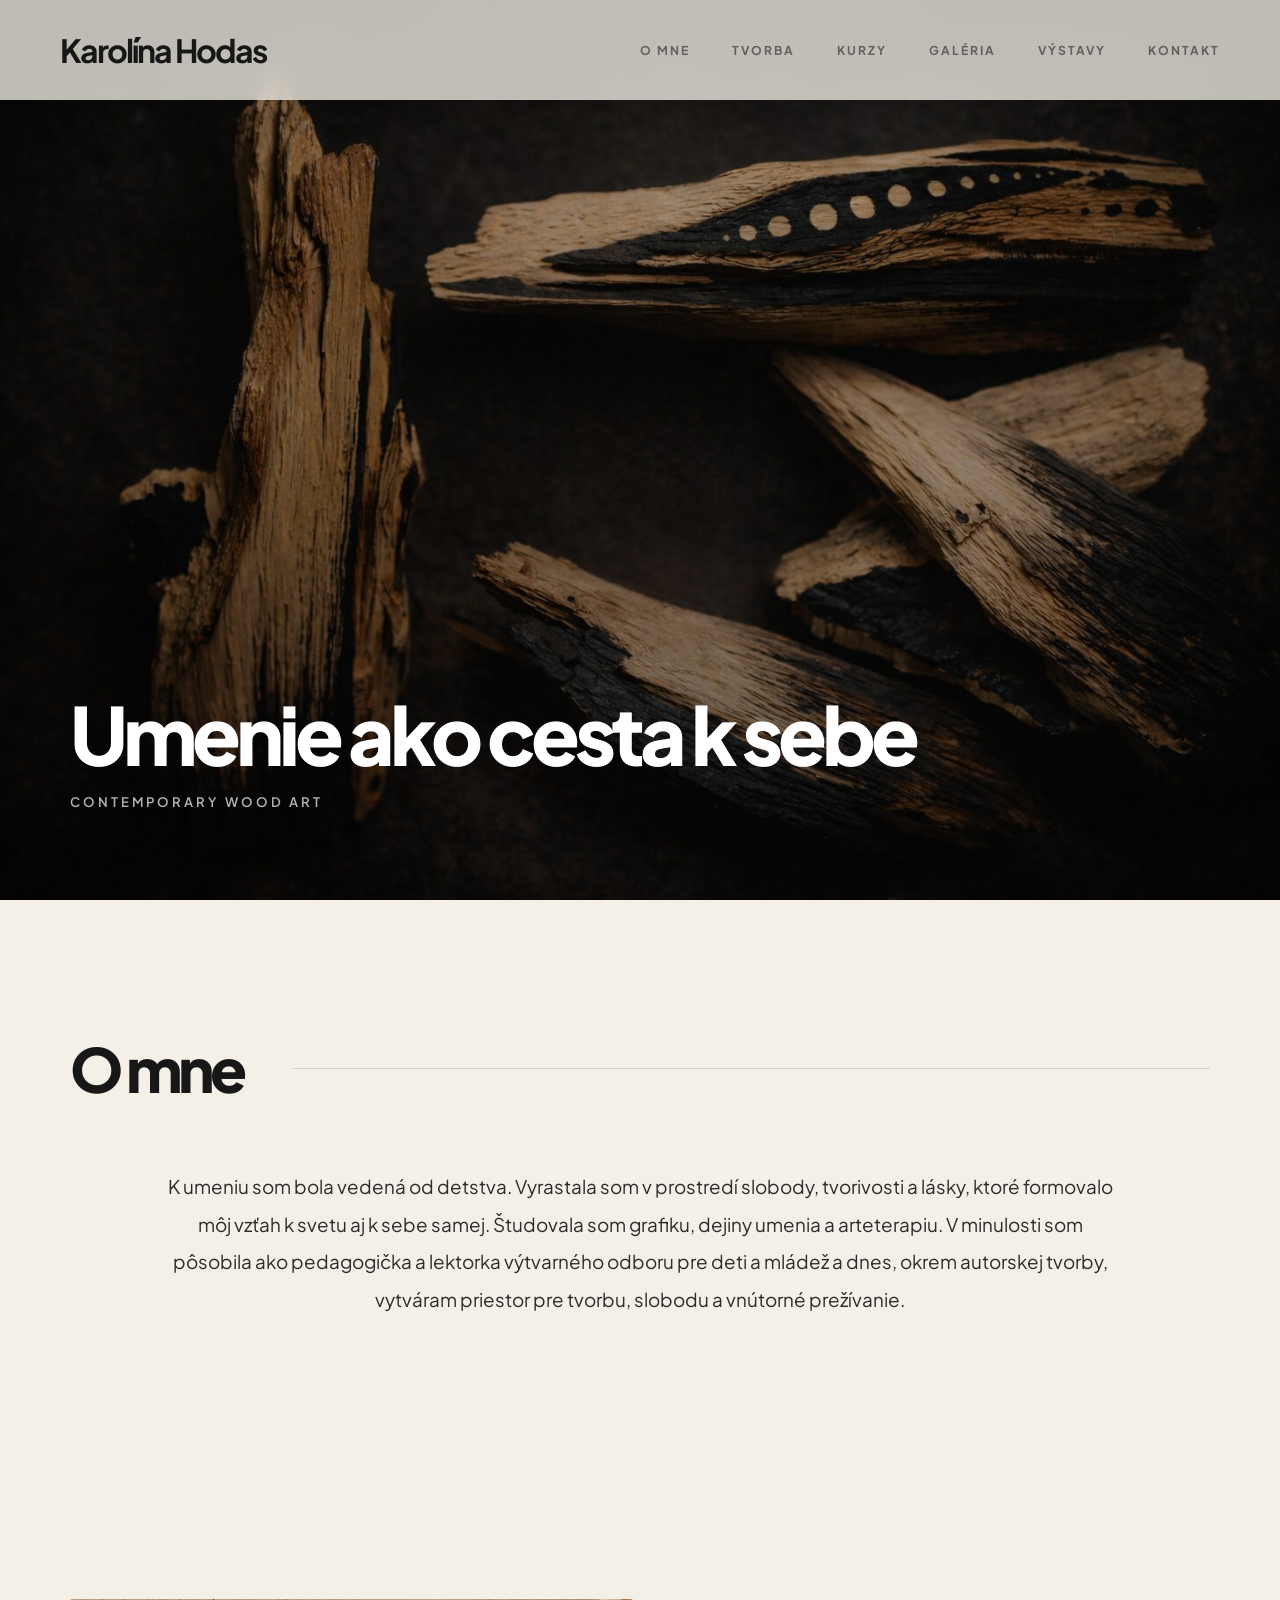
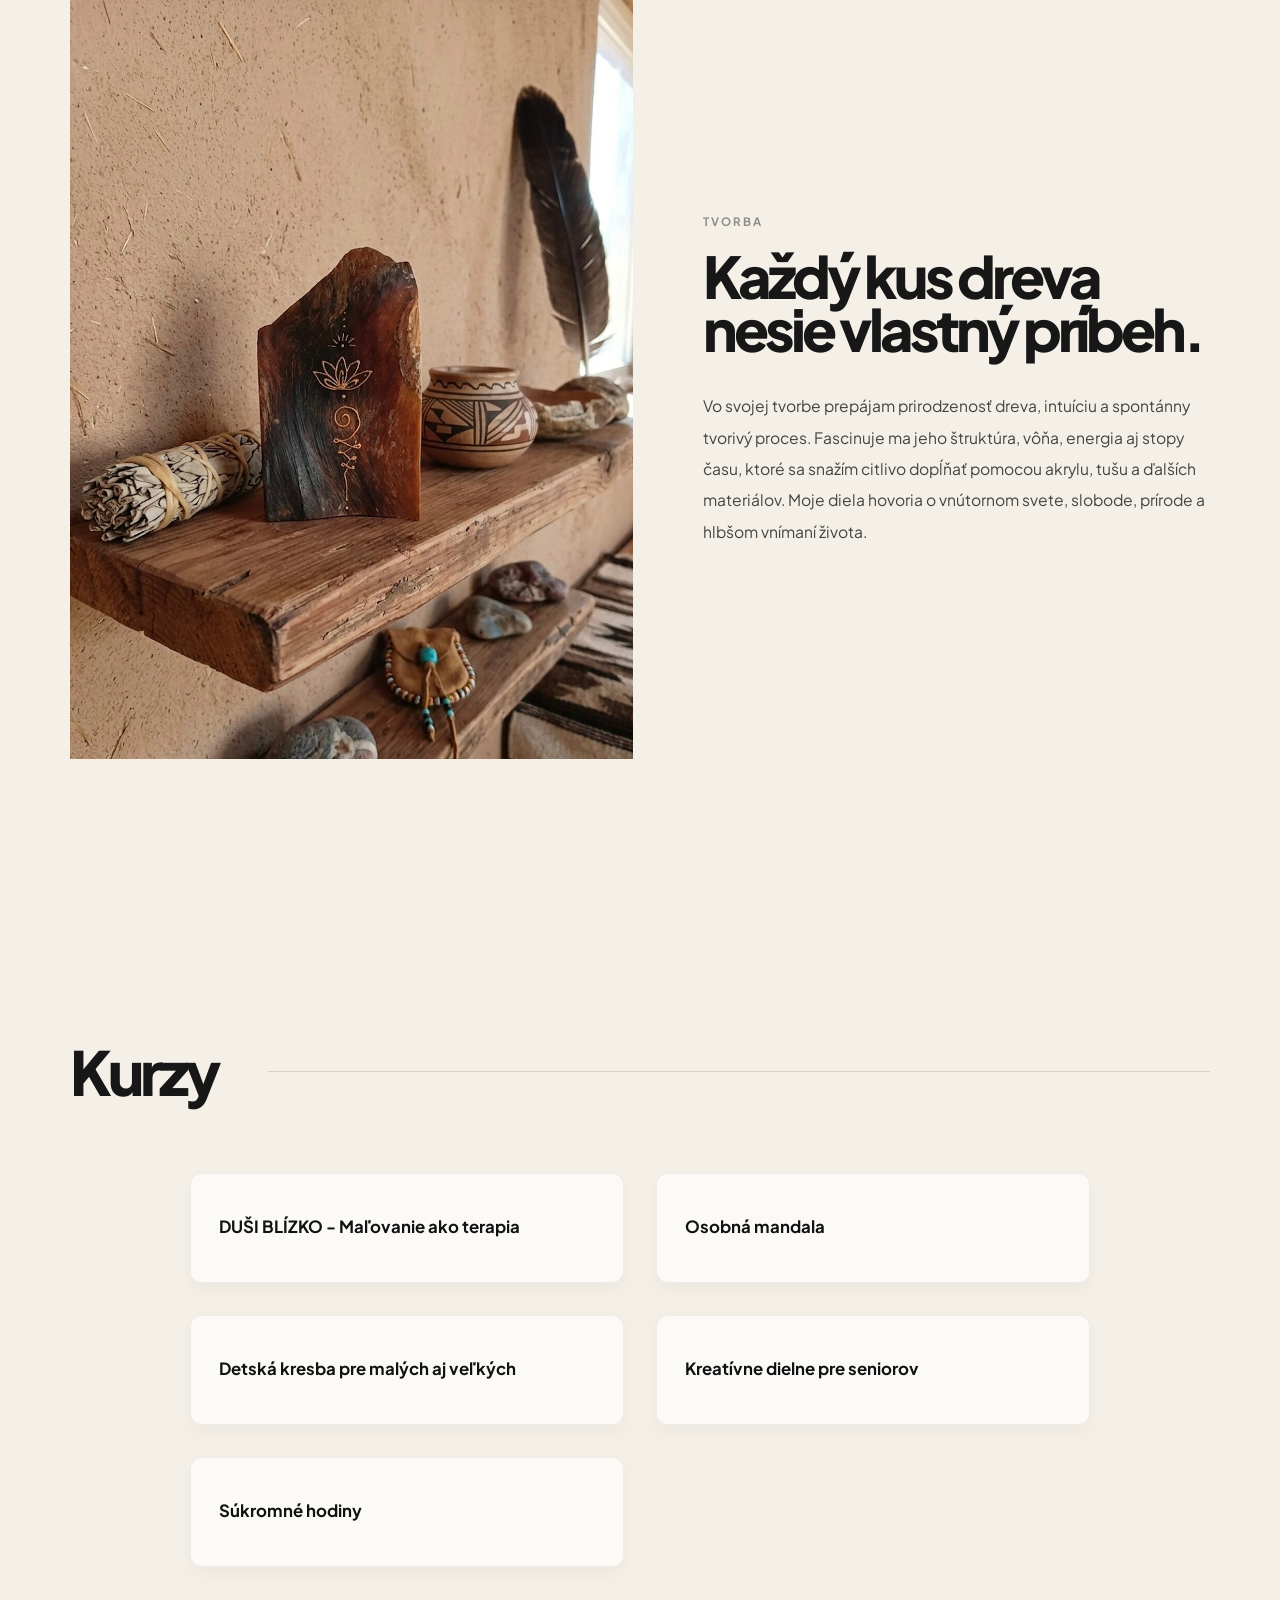
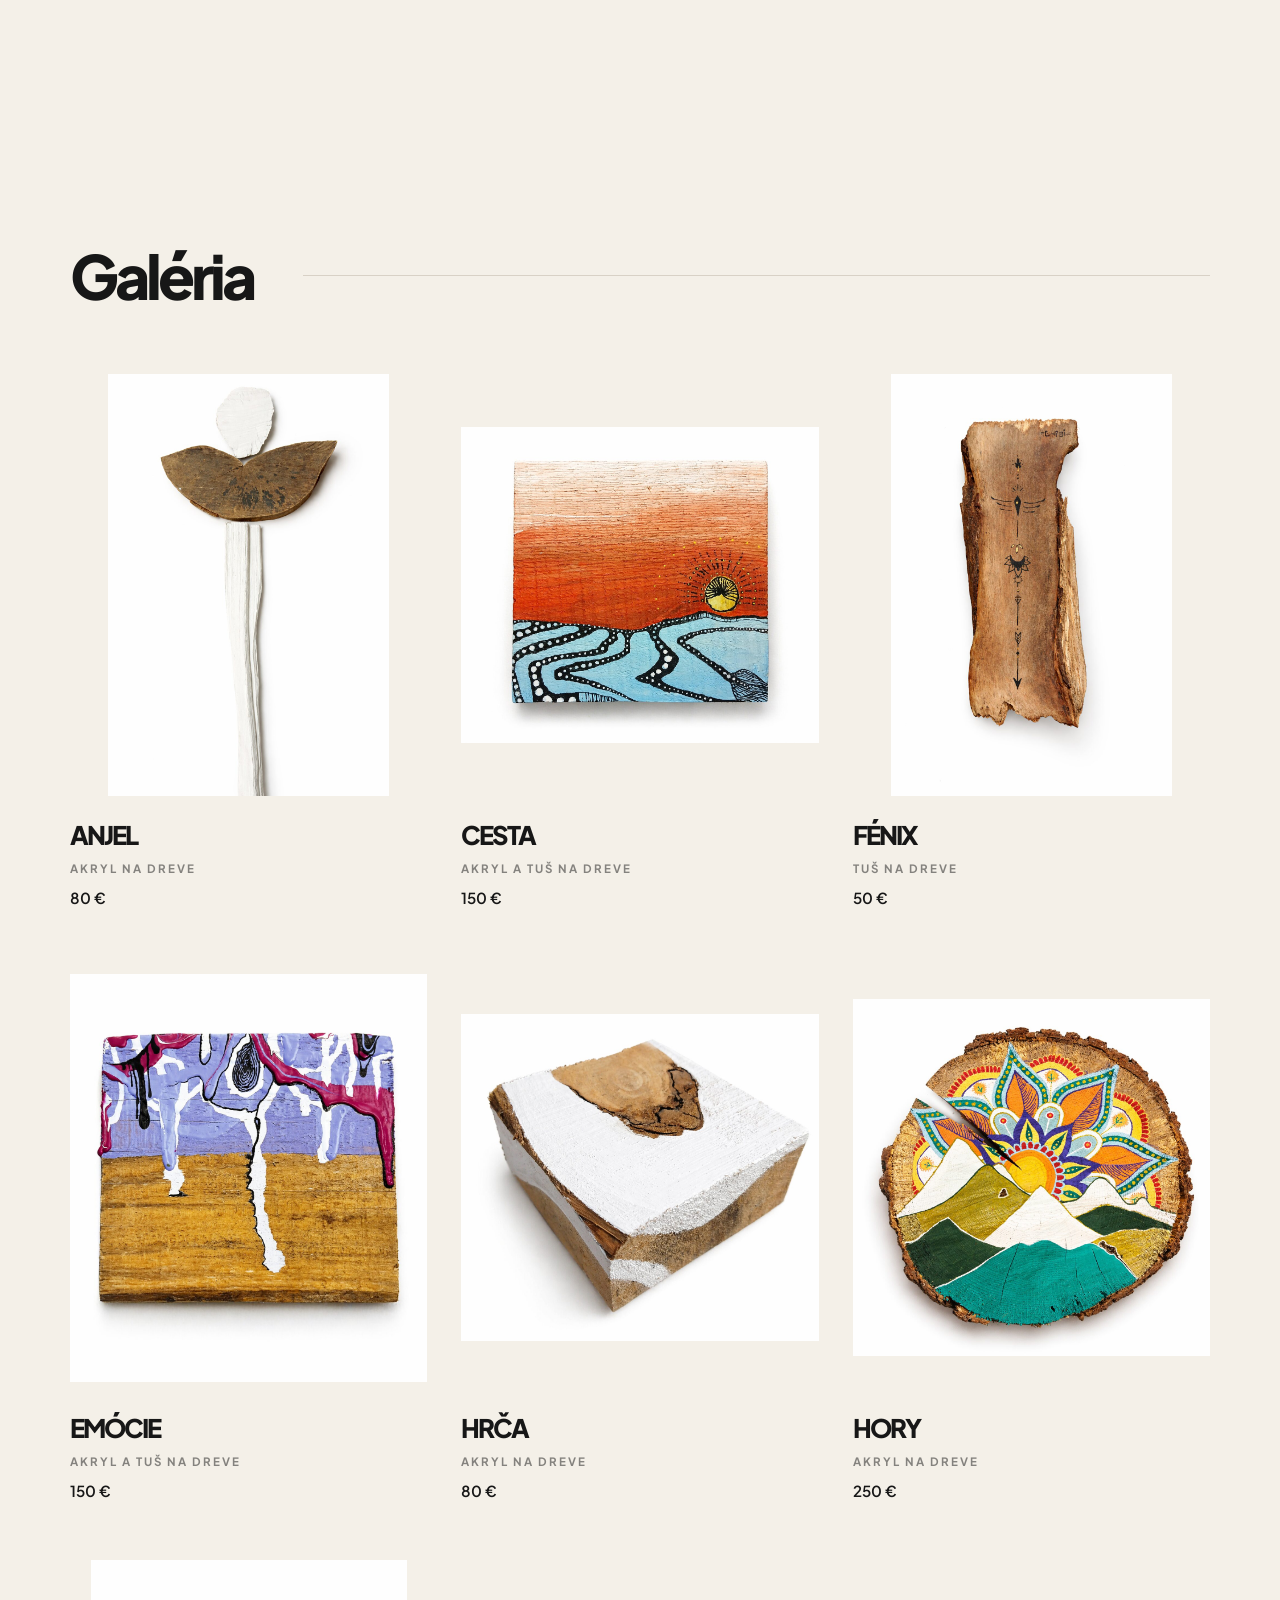
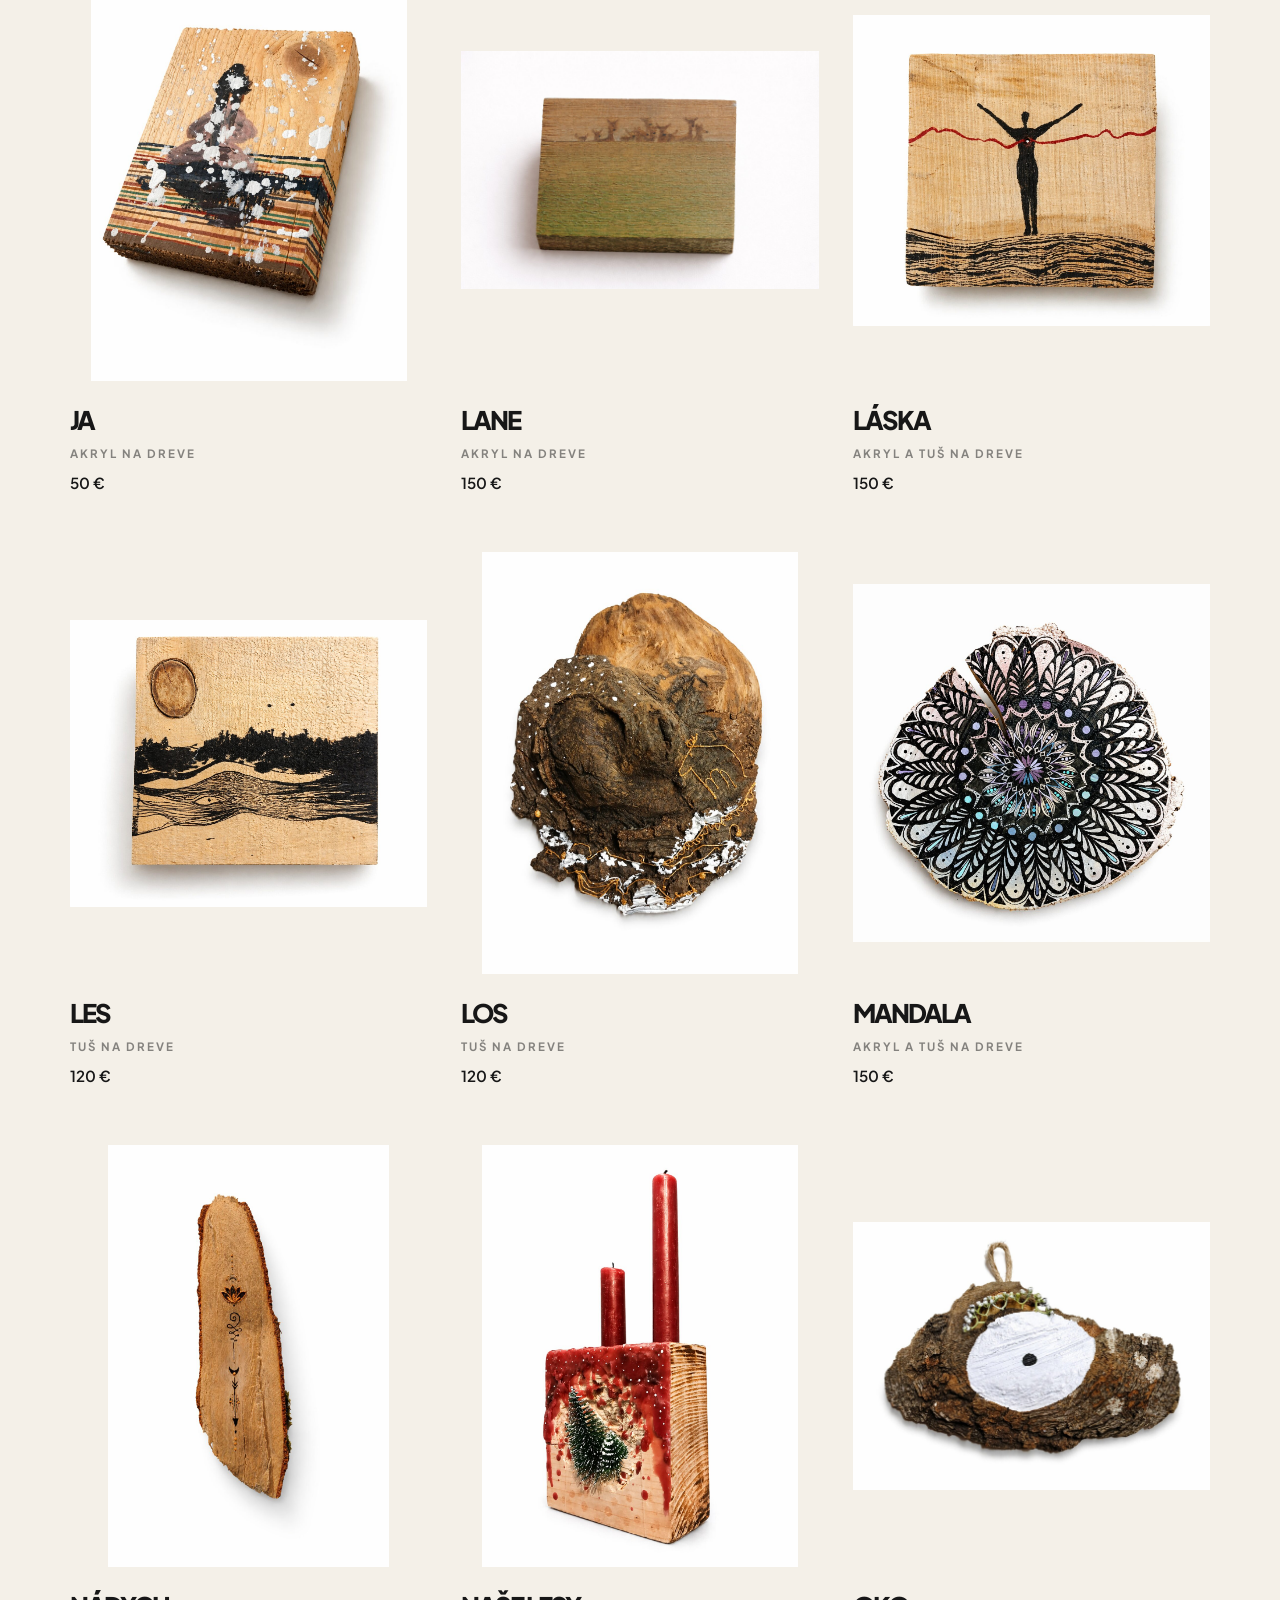
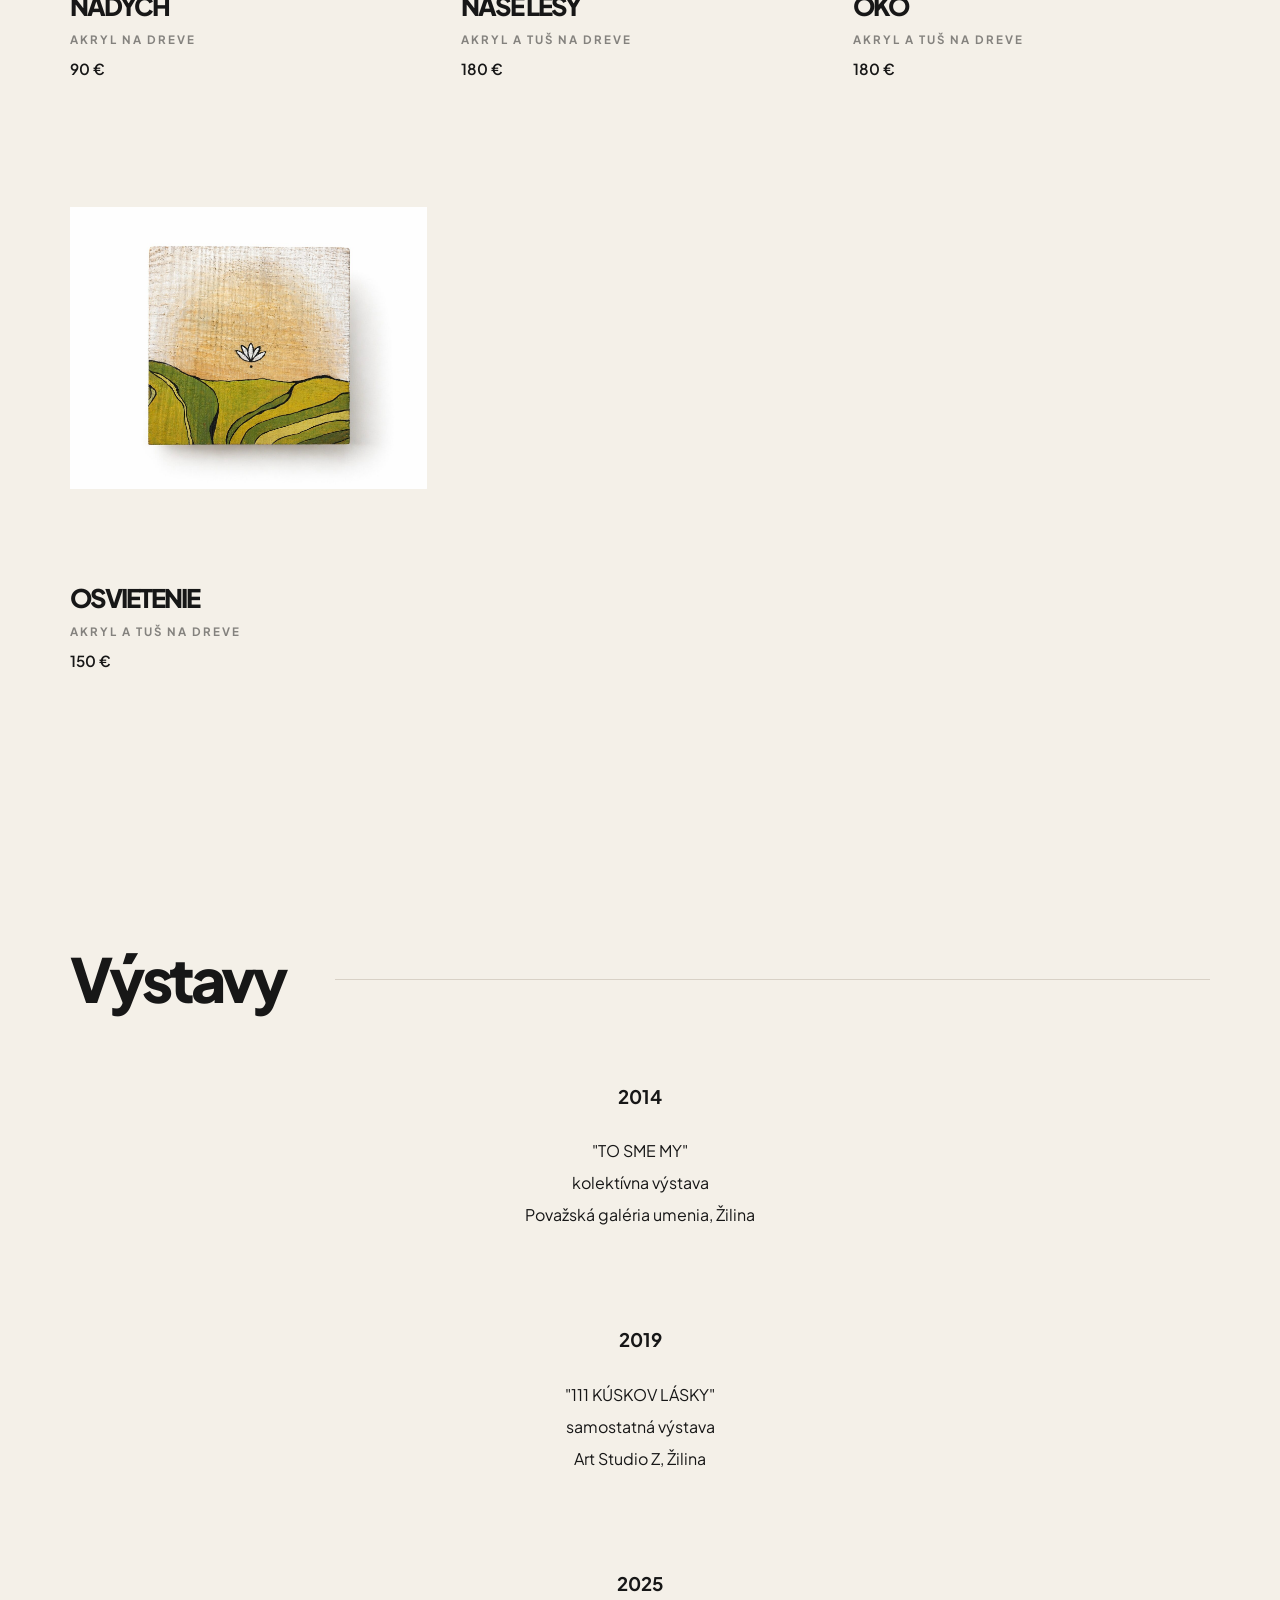
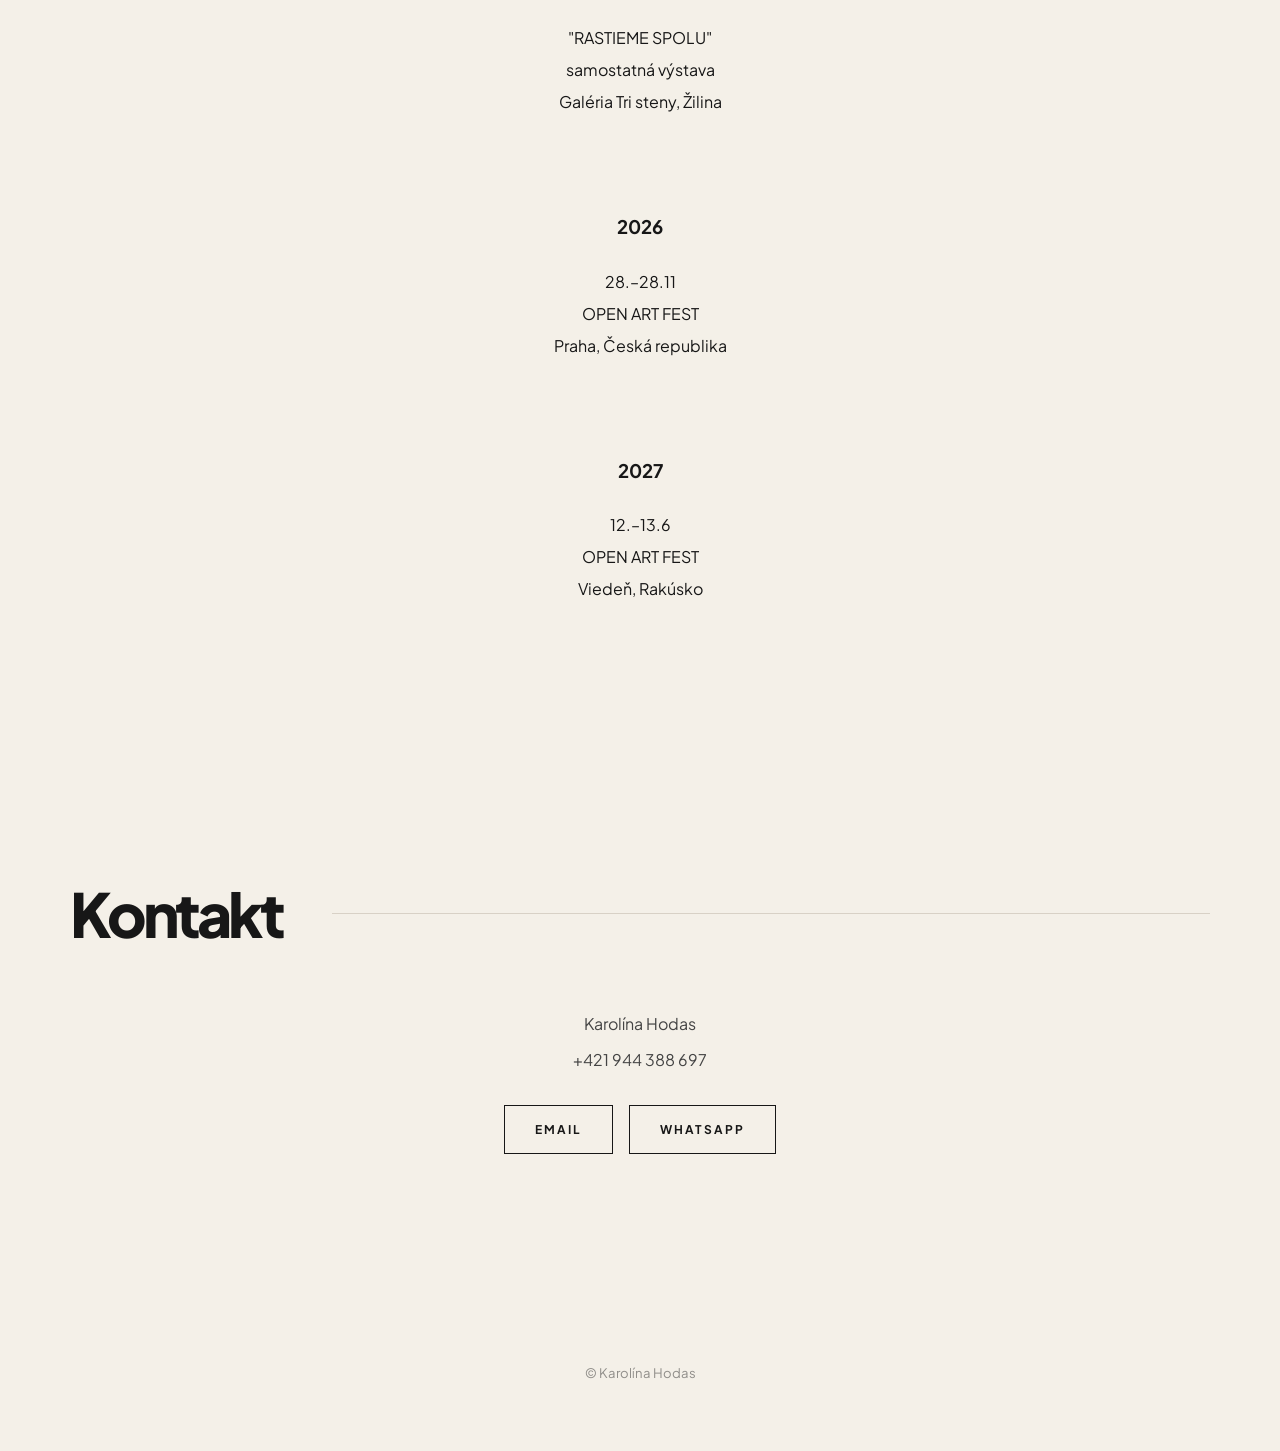
==== commit 934c2582: "update course pages design" ====
--- a/index.html
+++ b/index.html
@@ -234,6 +234,50 @@
 gap:60px 34px;
 }
 
+/* COURSES */
+
+
+.courses-grid{
+display:grid;
+grid-template-columns:repeat(2,1fr);
+gap:32px;
+max-width:1100px;
+margin:72px auto 0 auto;
+}
+
+.course-card{
+display:flex;
+align-items:center;
+justify-content:flex-start;
+min-height:110px;
+padding:20px 28px;
+border-radius:12px;
+text-decoration:none;
+text-align:left;
+font-size:1.05rem;
+font-weight:700;
+line-height:1.2;
+color:#111;
+background:rgba(255,255,255,0.65);
+border:1px solid rgba(17,17,17,0.06);
+transition:transform 260ms ease, box-shadow 260ms ease, background 260ms ease, border-color 260ms ease;
+backdrop-filter:blur(4px);
+box-shadow:0 6px 18px rgba(10,10,10,0.04);
+}
+
+.course-card:hover,
+.course-card:focus{
+transform:translateY(-6px);
+box-shadow:0 18px 38px rgba(10,10,10,0.06);
+border-color:rgba(17,17,17,0.12);
+background:rgba(255,255,255,0.8);
+outline:none;
+}
+
+.course-card .course-title{
+flex:1;
+}
+
 .art-card{
 cursor:pointer;
 transition:0.45s ease;
@@ -540,6 +584,20 @@
 .thumbnail-row img{
 width:65px;
 height:65px;
+}
+
+/* COURSES (mobile overrides) */
+
+.courses-grid{
+grid-template-columns:1fr;
+gap:20px;
+margin-top:40px;
+}
+
+.course-card{
+min-height:92px;
+font-size:1rem;
+padding:16px 18px;
 }
 
 }
@@ -674,27 +732,27 @@
 
 <div style="text-align:center; max-width:900px; margin:auto;">
 
-<div style="display:flex; flex-direction:column; gap:34px;">
-
-<a href="kurz-dusi-blizko.html" style="text-decoration:none; color:#222; font-size:1.25rem;">
-DUŠI BLÍZKO - Maľovanie ako terapia
-</a>
-
-<a href="kurz-mandala.html" style="text-decoration:none; color:#222; font-size:1.25rem;">
-Osobná mandala
-</a>
-
-<a href="kurz-deti.html" style="text-decoration:none; color:#222; font-size:1.25rem;">
-Detská kresba pre malých aj veľkých
-</a>
-
-<a href="kurz-seniori.html" style="text-decoration:none; color:#222; font-size:1.25rem;">
-Kreatívne dielne pre seniorov
-</a>
-
-<a href="kurz-sukromne.html" style="text-decoration:none; color:#222; font-size:1.25rem;">
-Súkromné hodiny
-</a>
+<div class="courses-grid">
+
+  <a href="kurz-dusi-blizko.html" class="course-card">
+    DUŠI BLÍZKO - Maľovanie ako terapia
+  </a>
+
+  <a href="kurz-mandala.html" class="course-card">
+    Osobná mandala
+  </a>
+
+  <a href="kurz-deti.html" class="course-card">
+    Detská kresba pre malých aj veľkých
+  </a>
+
+  <a href="kurz-seniori.html" class="course-card">
+    Kreatívne dielne pre seniorov
+  </a>
+
+  <a href="kurz-sukromne.html" class="course-card">
+    Súkromné hodiny
+  </a>
 
 </div>
 
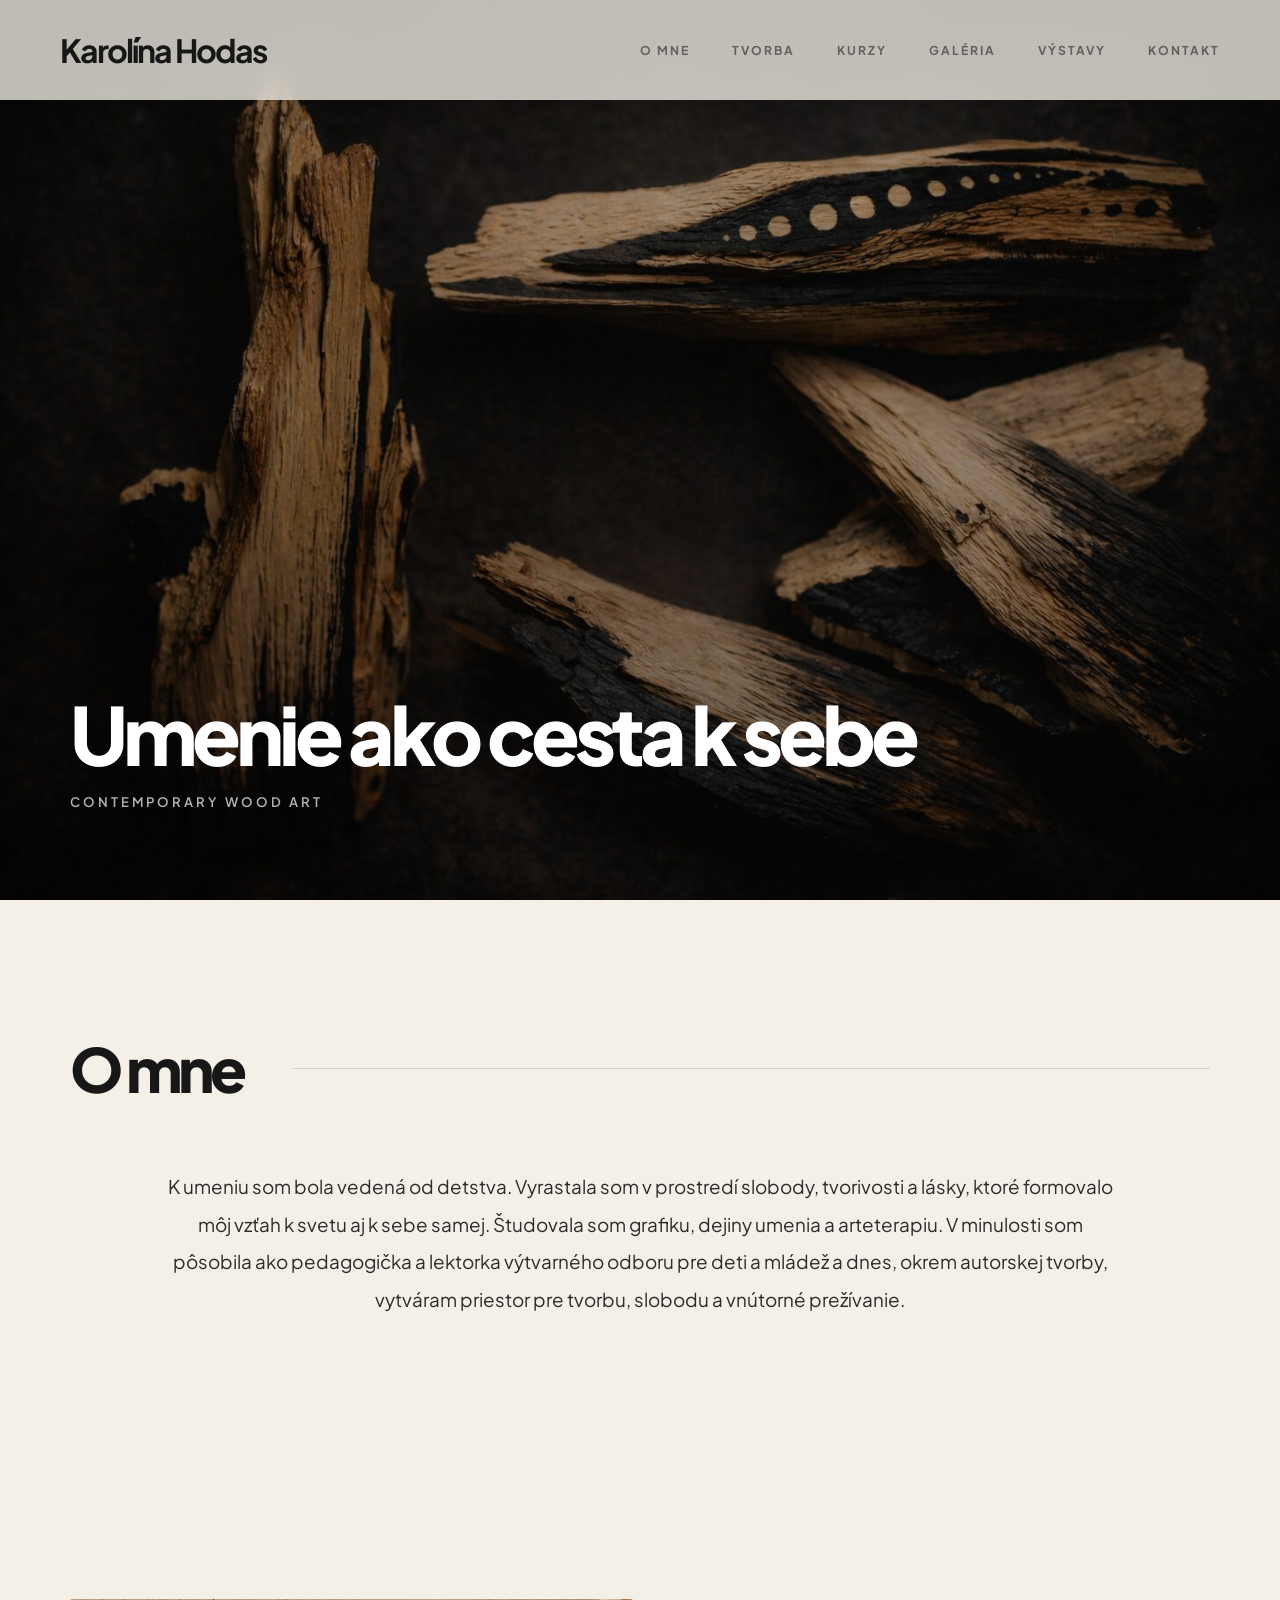
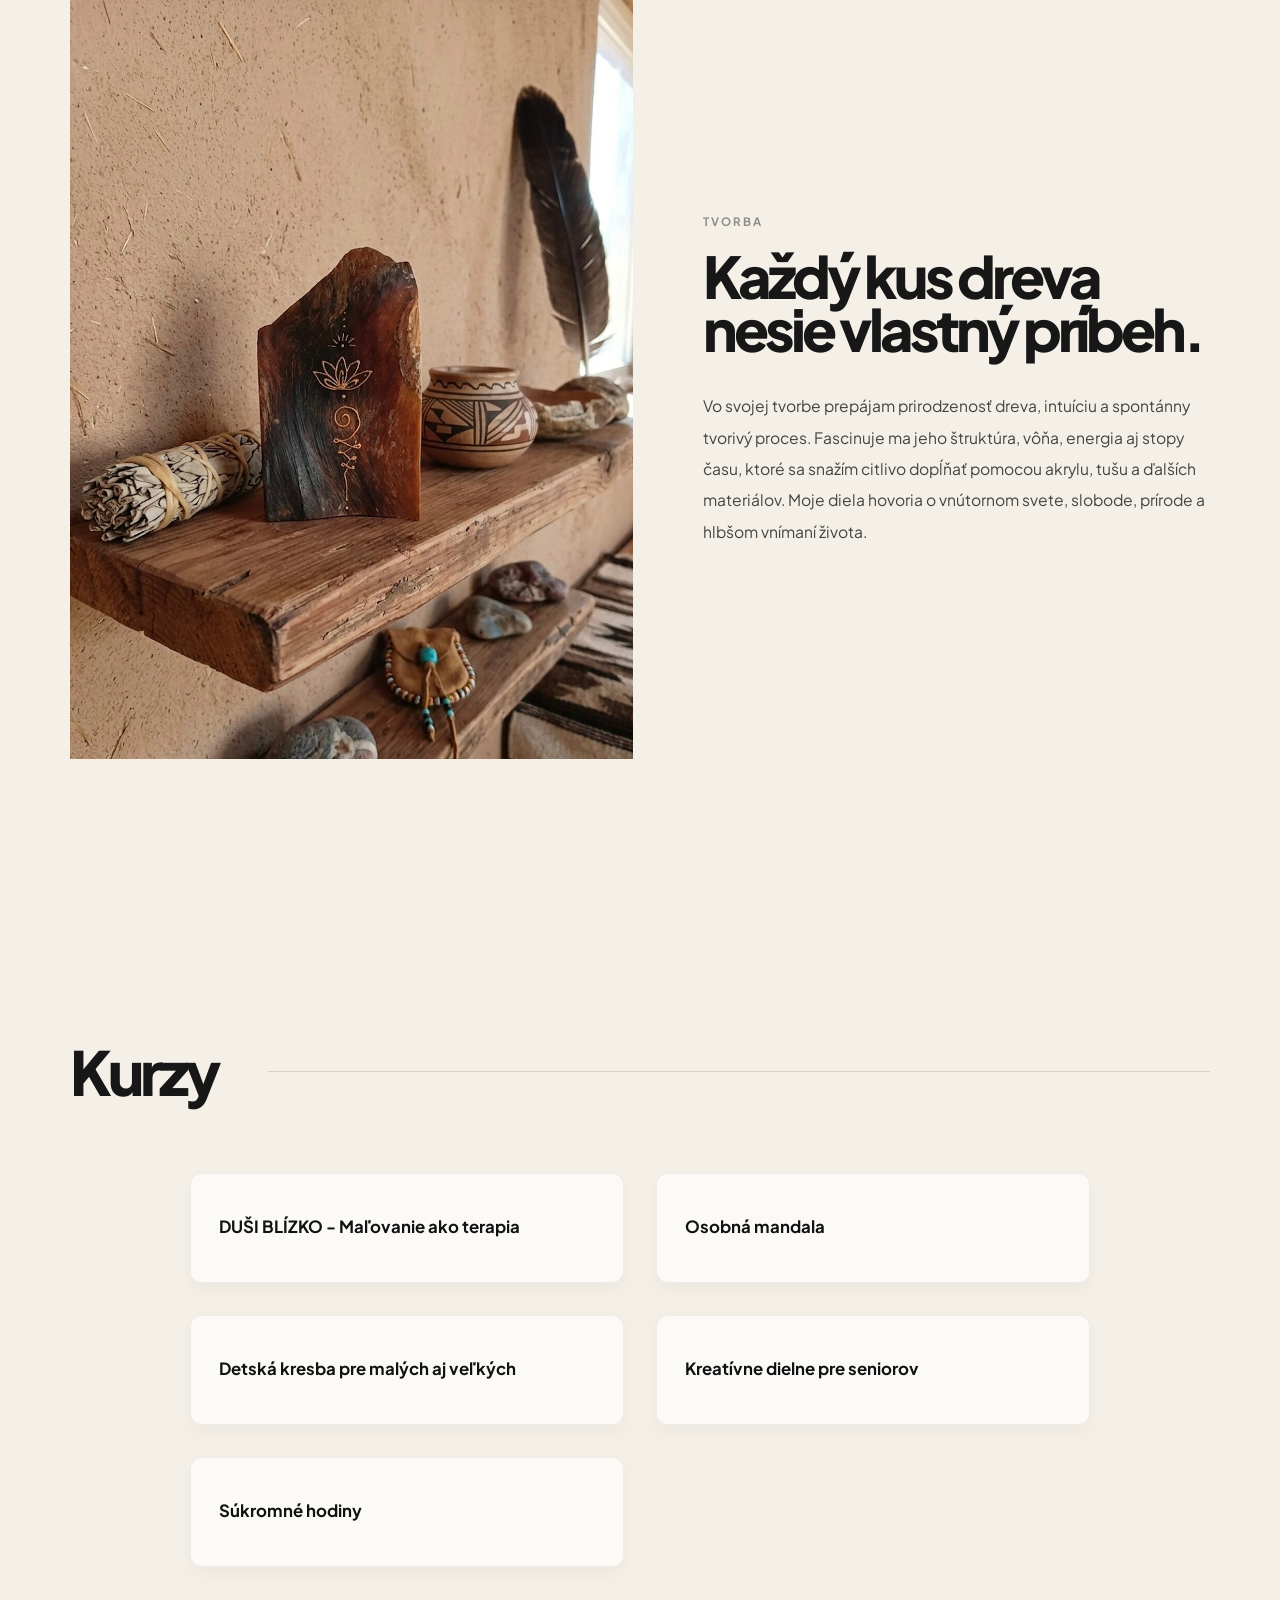
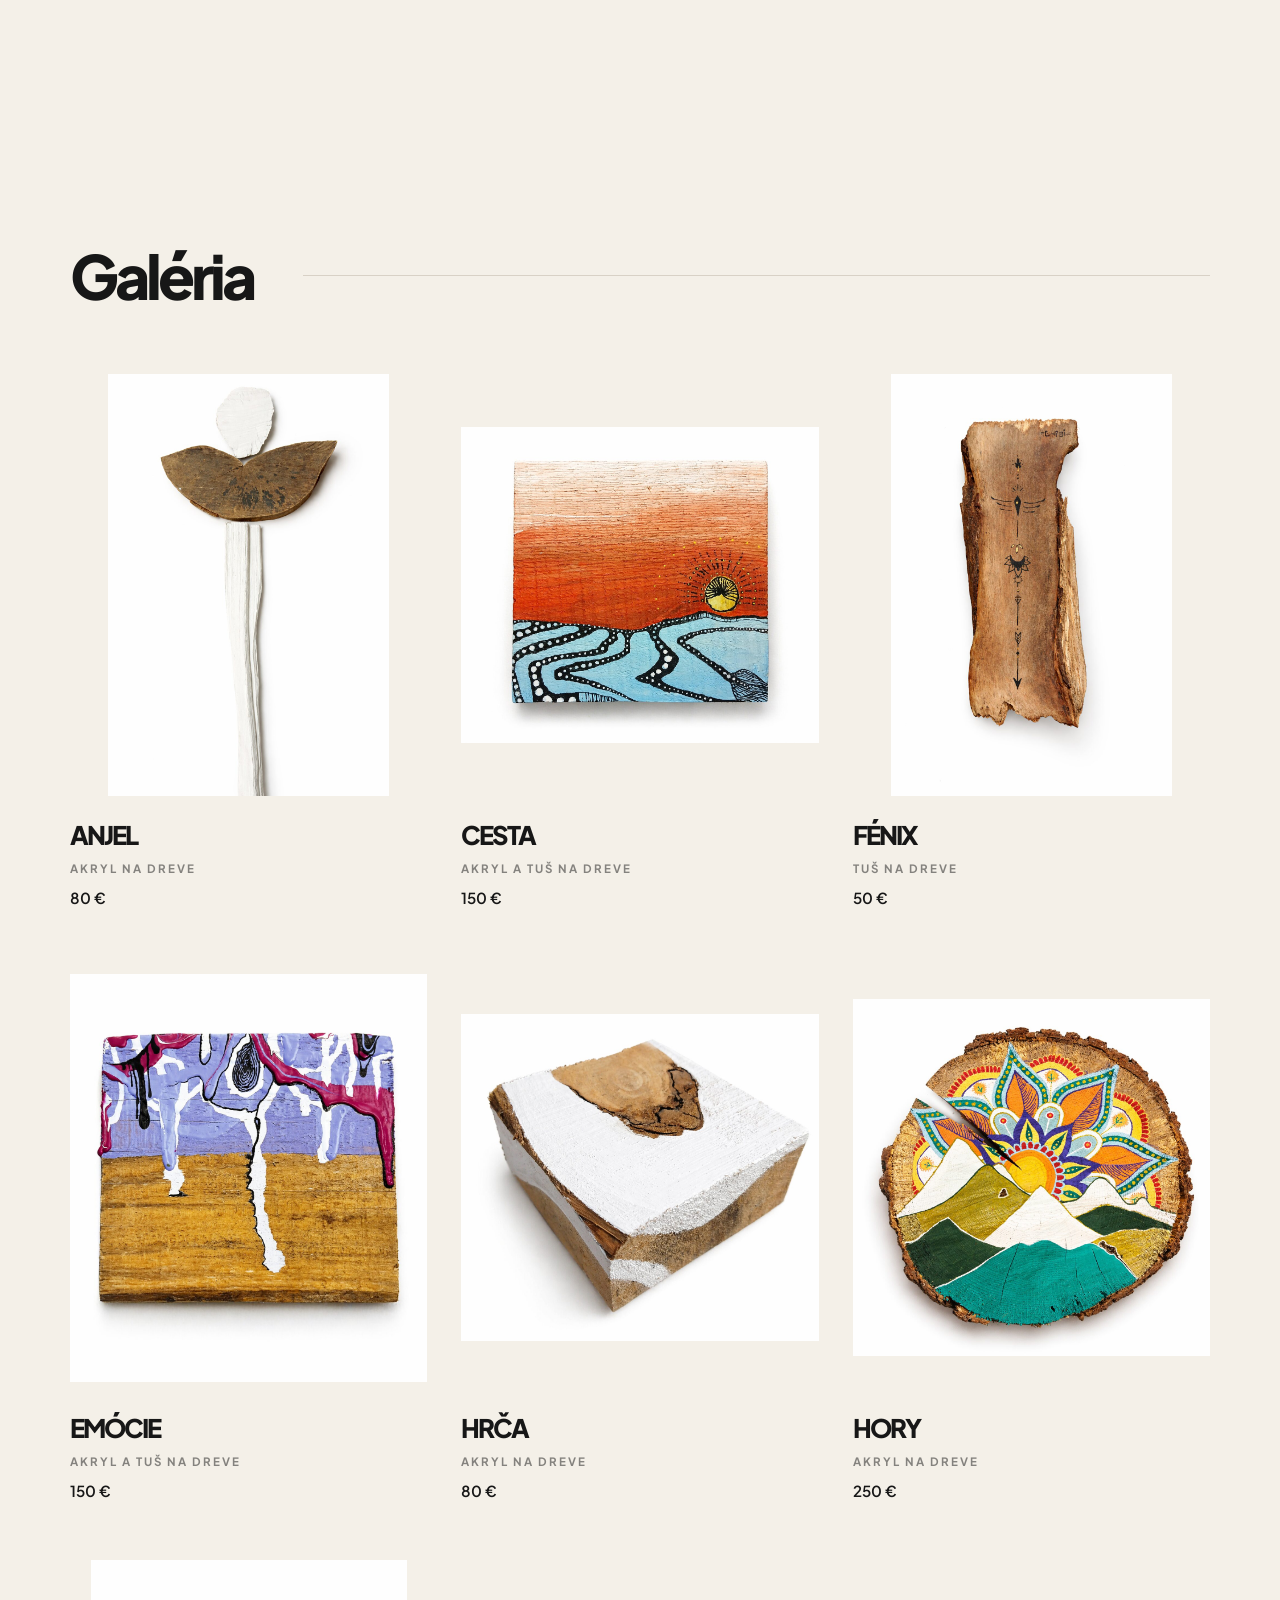
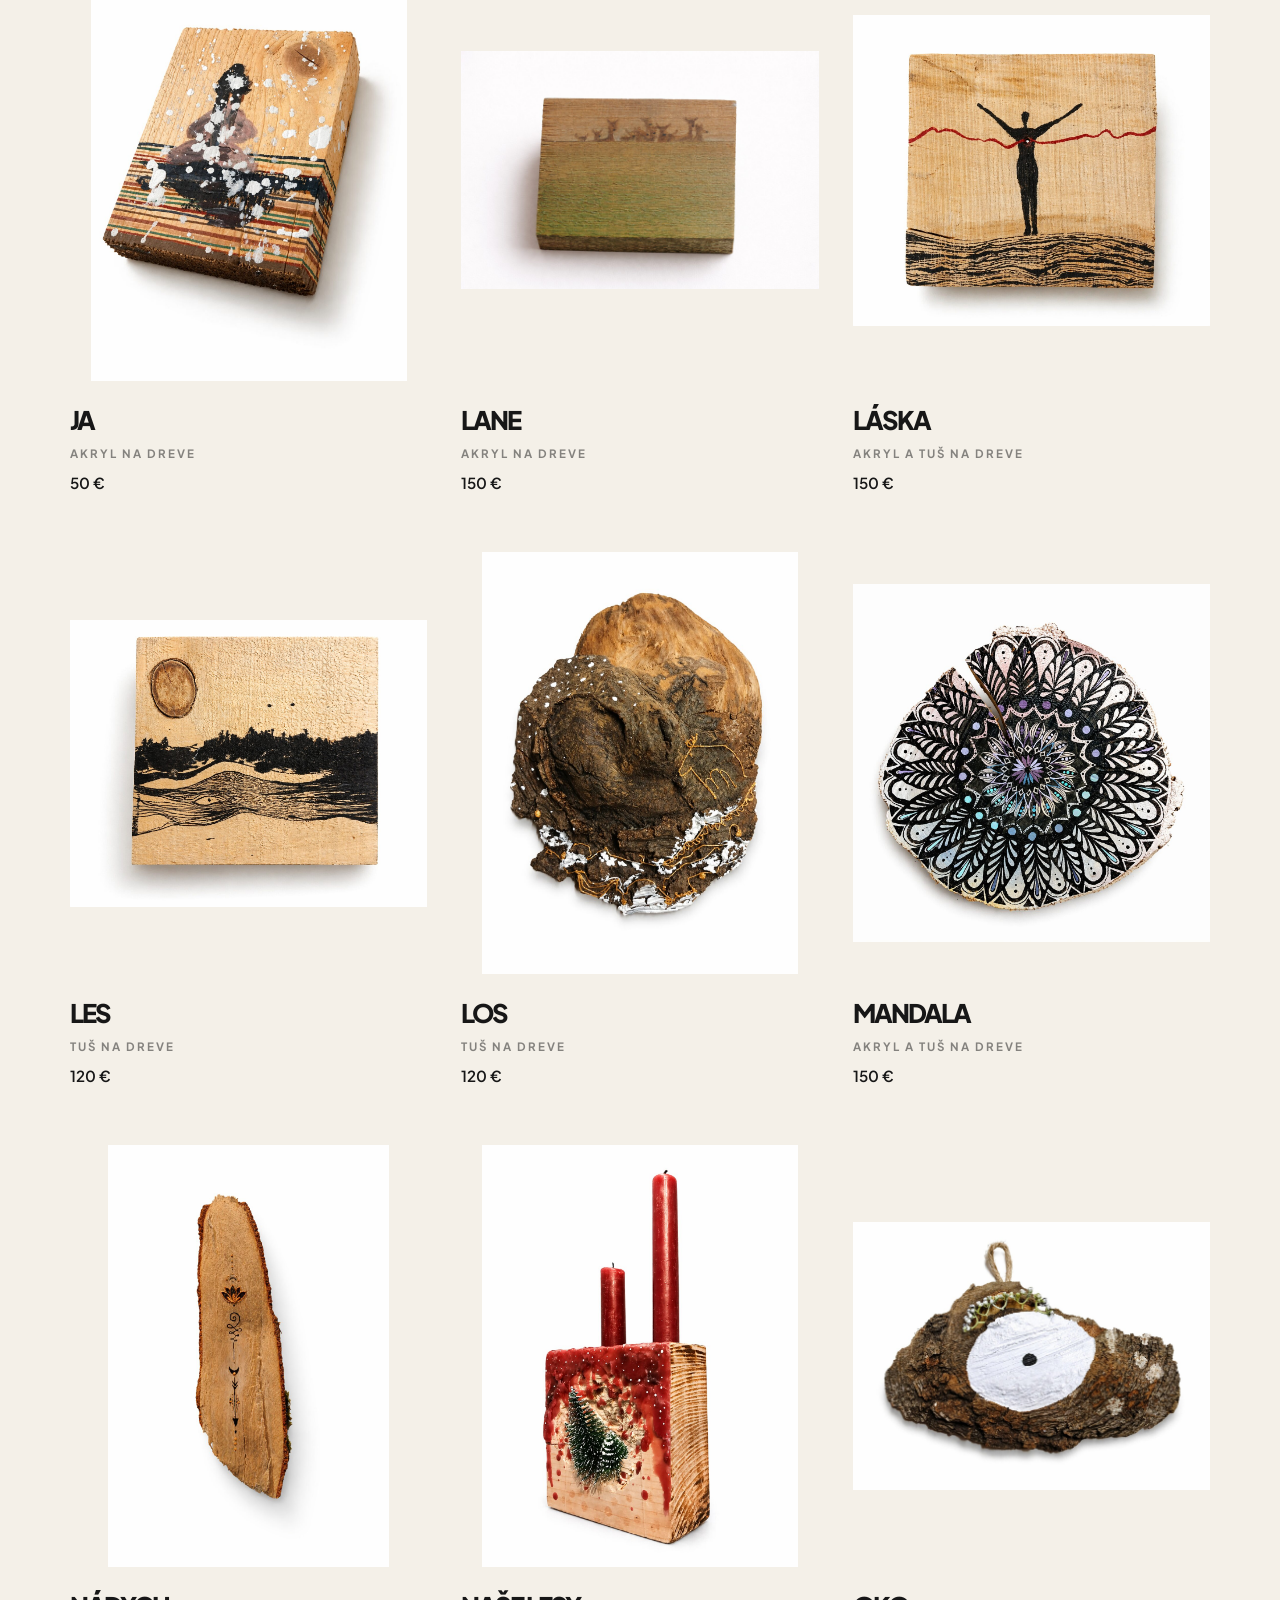
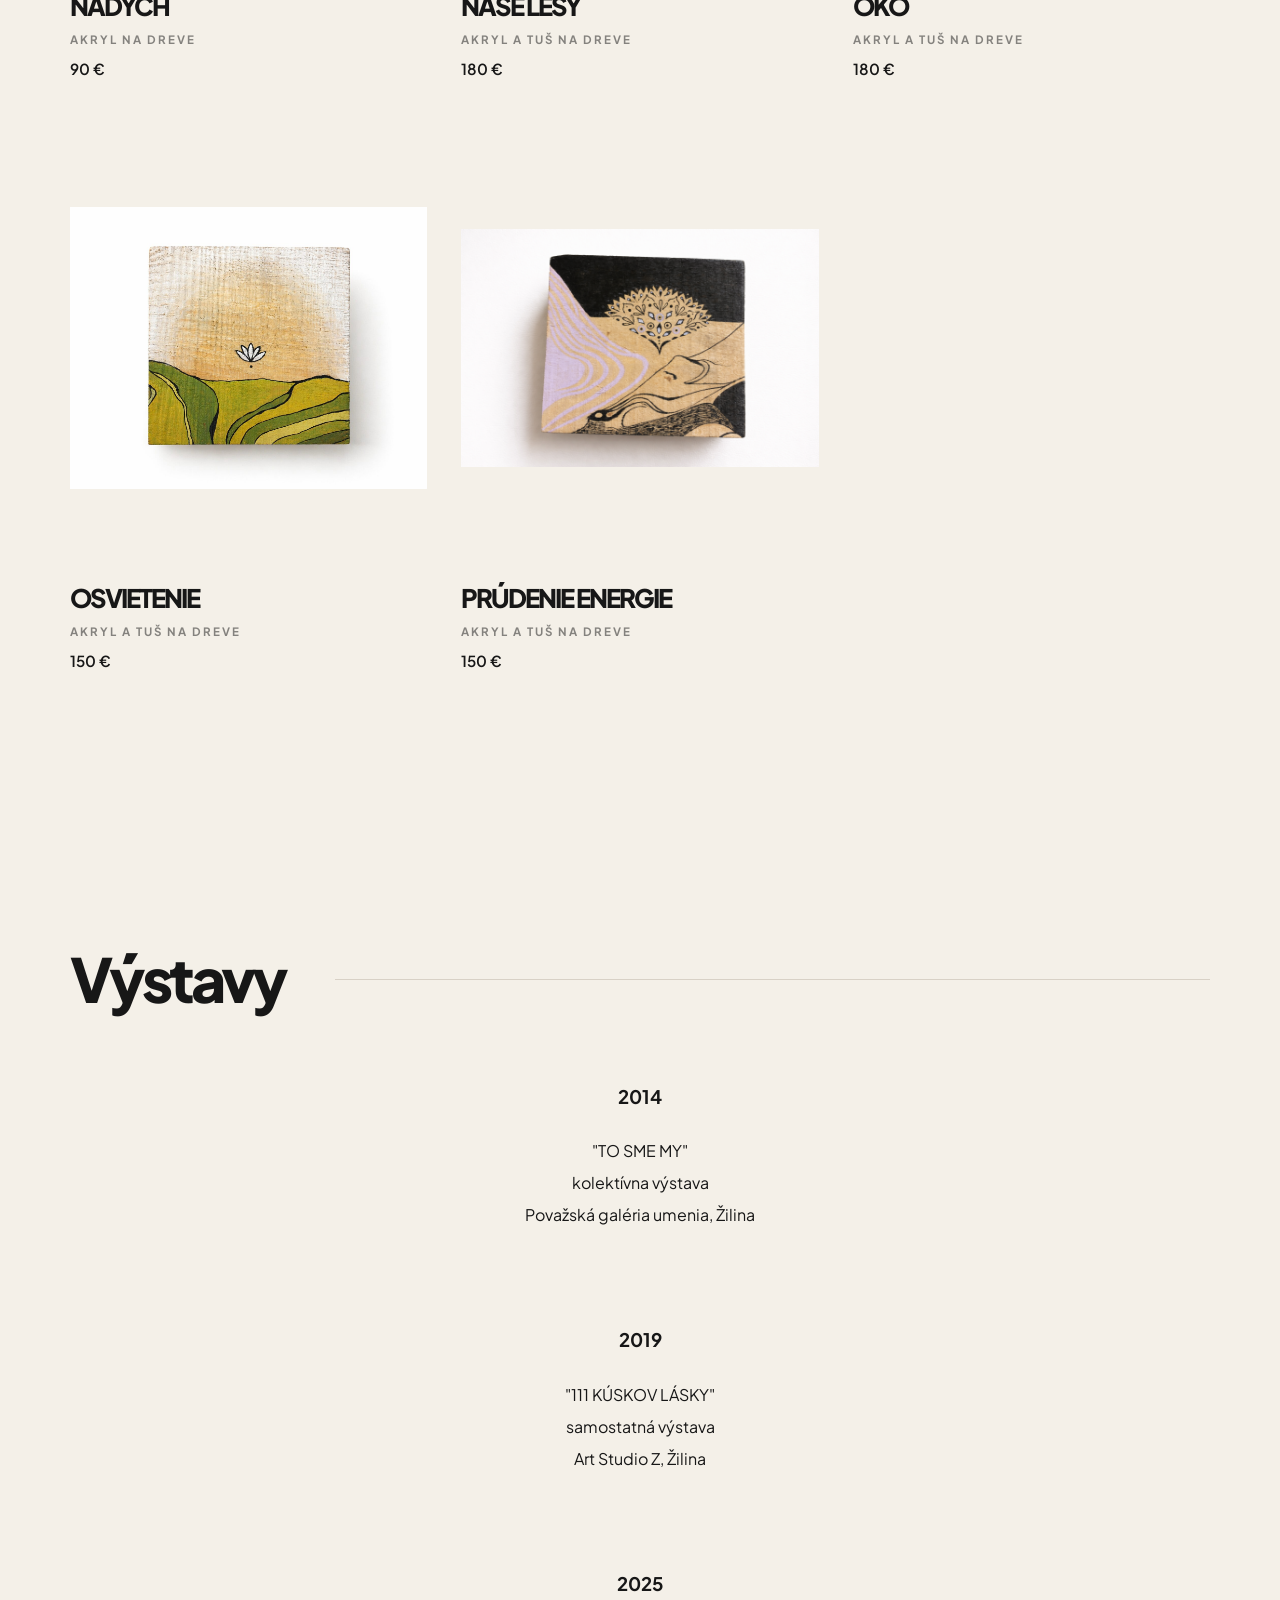
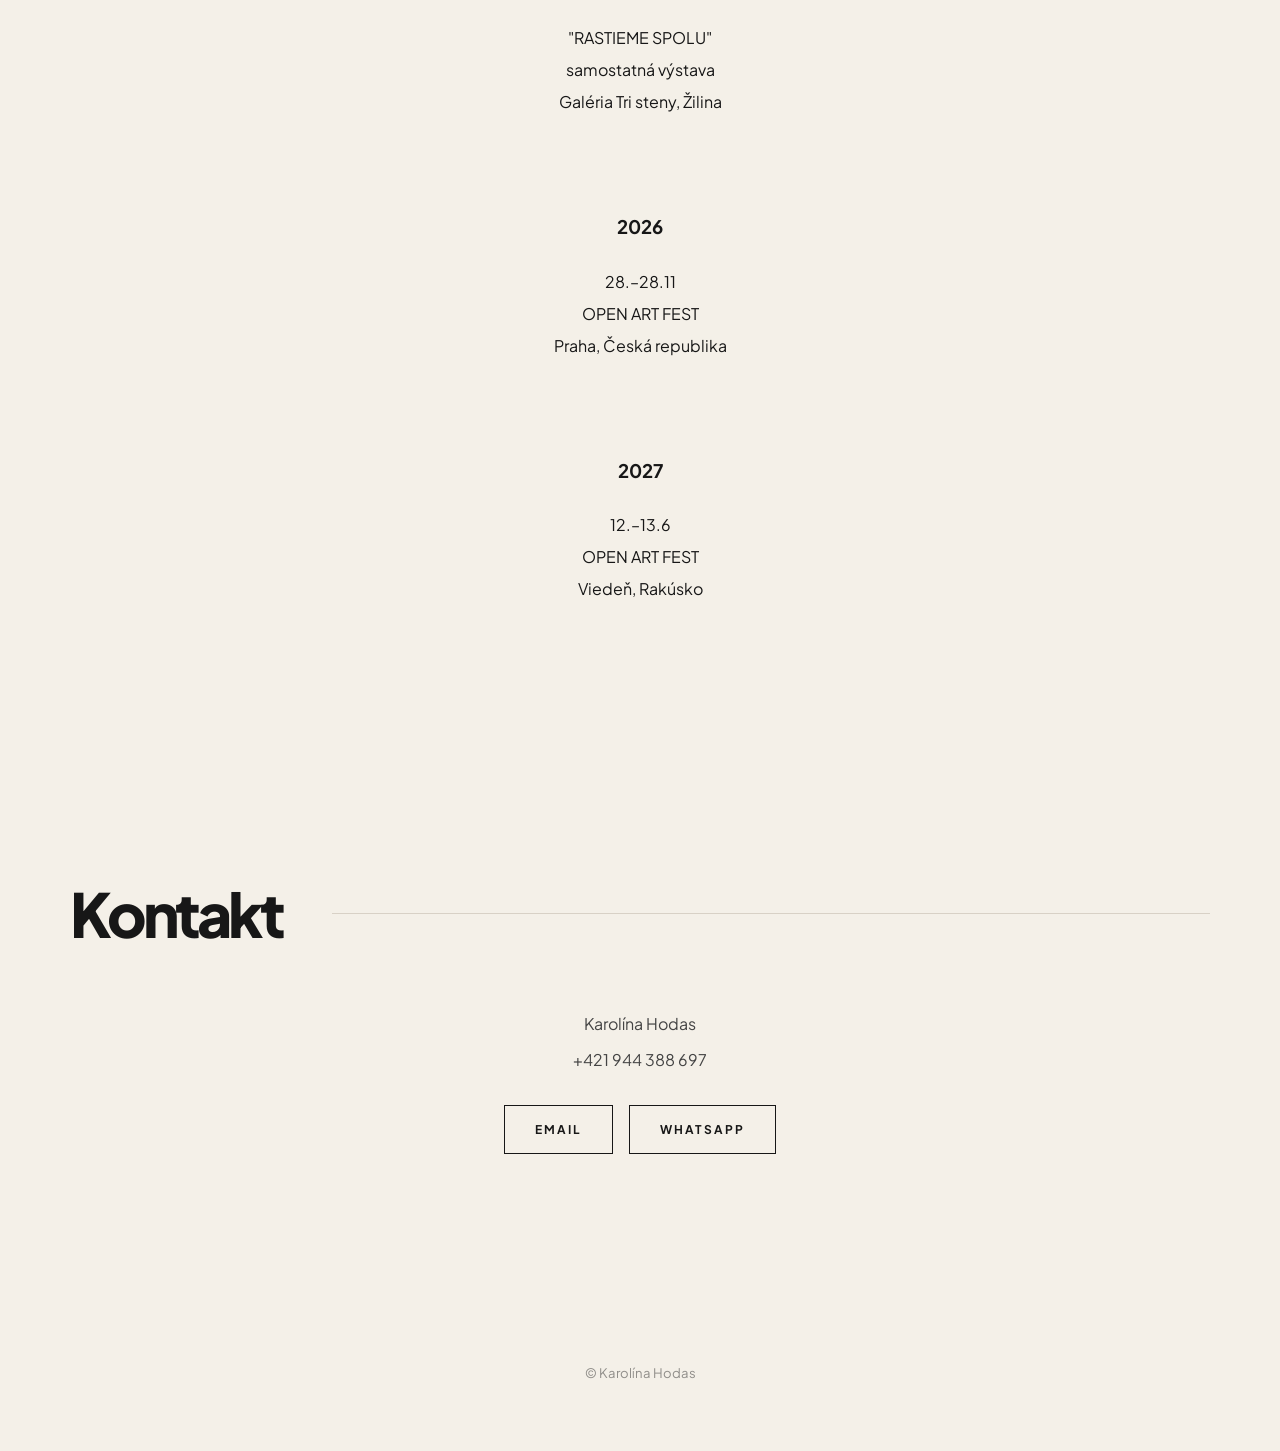
==== commit 6771052d: "add Prudenie Energie artwork" ====
--- a/index.html
+++ b/index.html
@@ -1225,6 +1225,26 @@
 ]
 },
 
+{
+title:"PRÚDENIE ENERGIE",
+
+price:"150 €",
+
+size:"cca 13 × 13 × 5 cm",
+
+medium:"Akryl a tuš na dreve",
+
+description:"",
+
+images:[
+"images/energia-1.jpg",
+"images/energia-2.jpg",
+"images/energia-3.jpg",
+"images/energia-4.jpg",
+"images/energia-5.jpg"
+]
+},
+
 ];
 
 const galleryGrid = document.getElementById("galleryGrid");
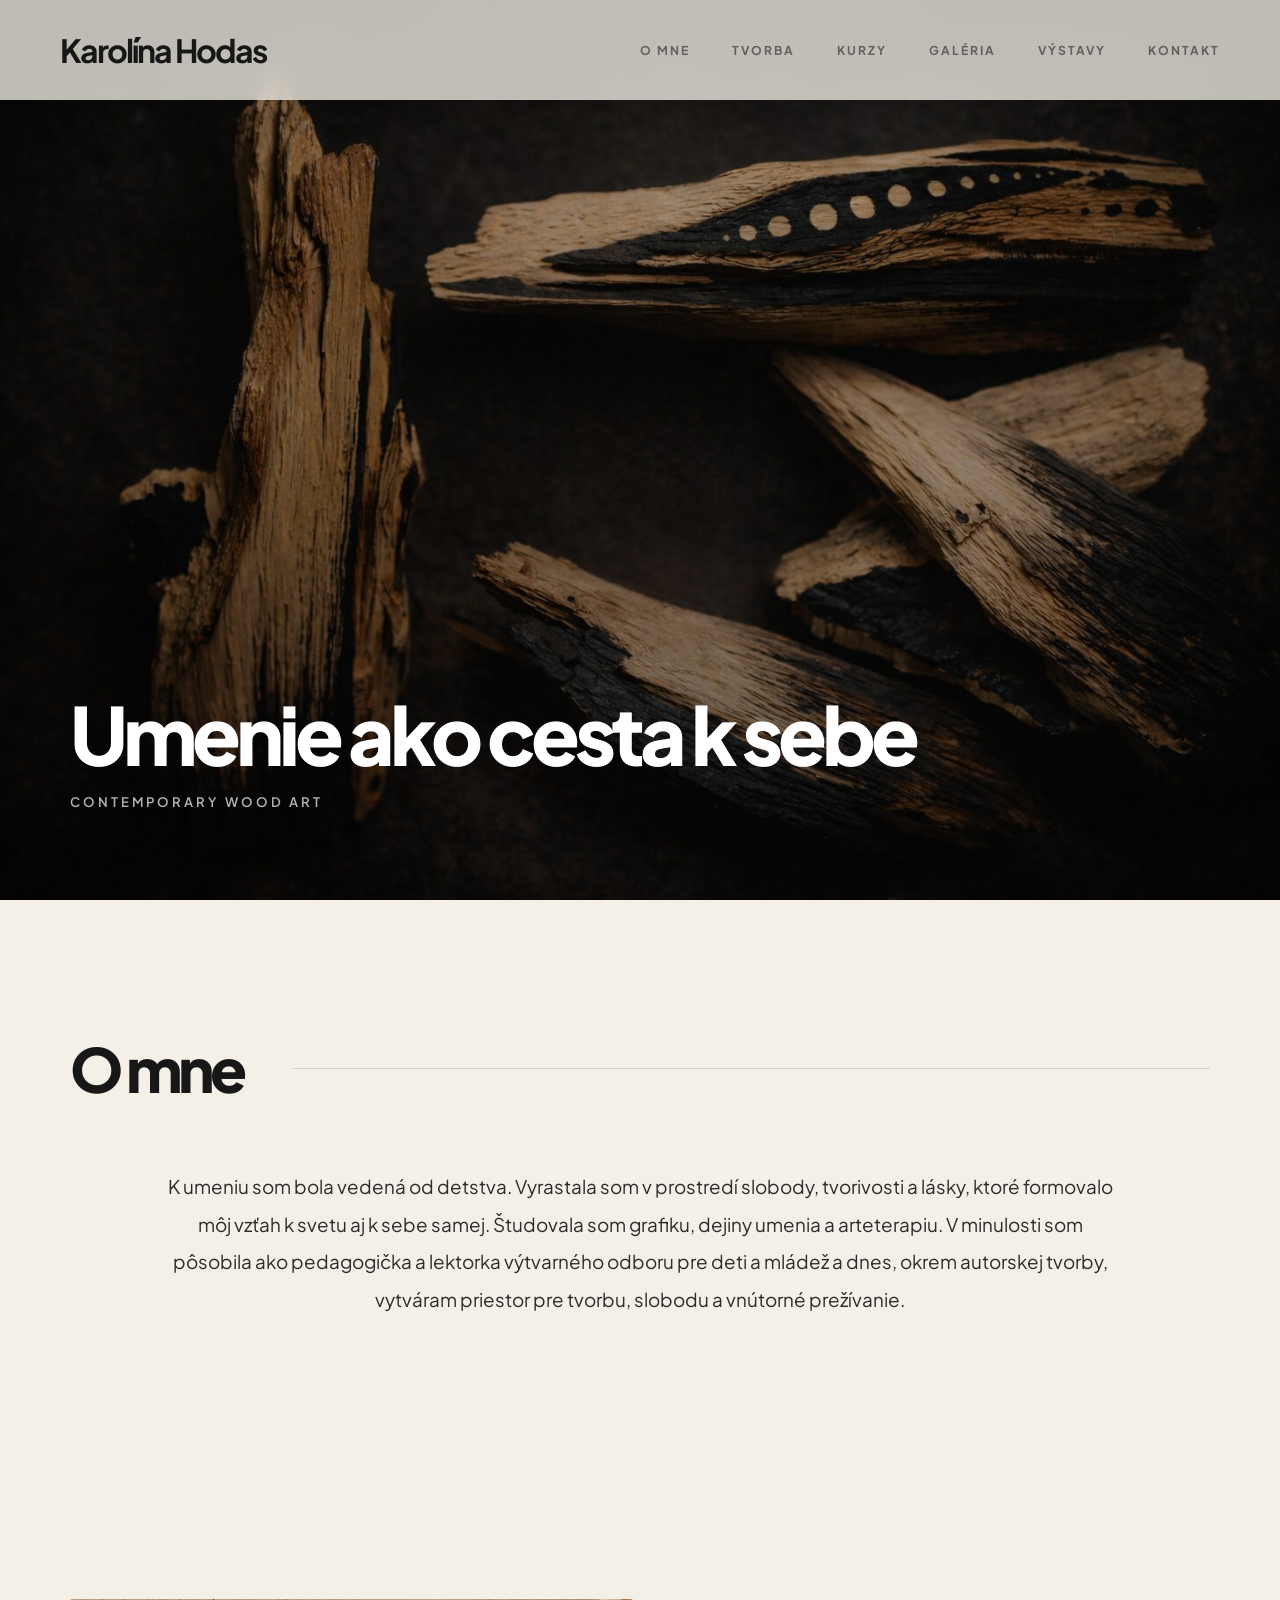
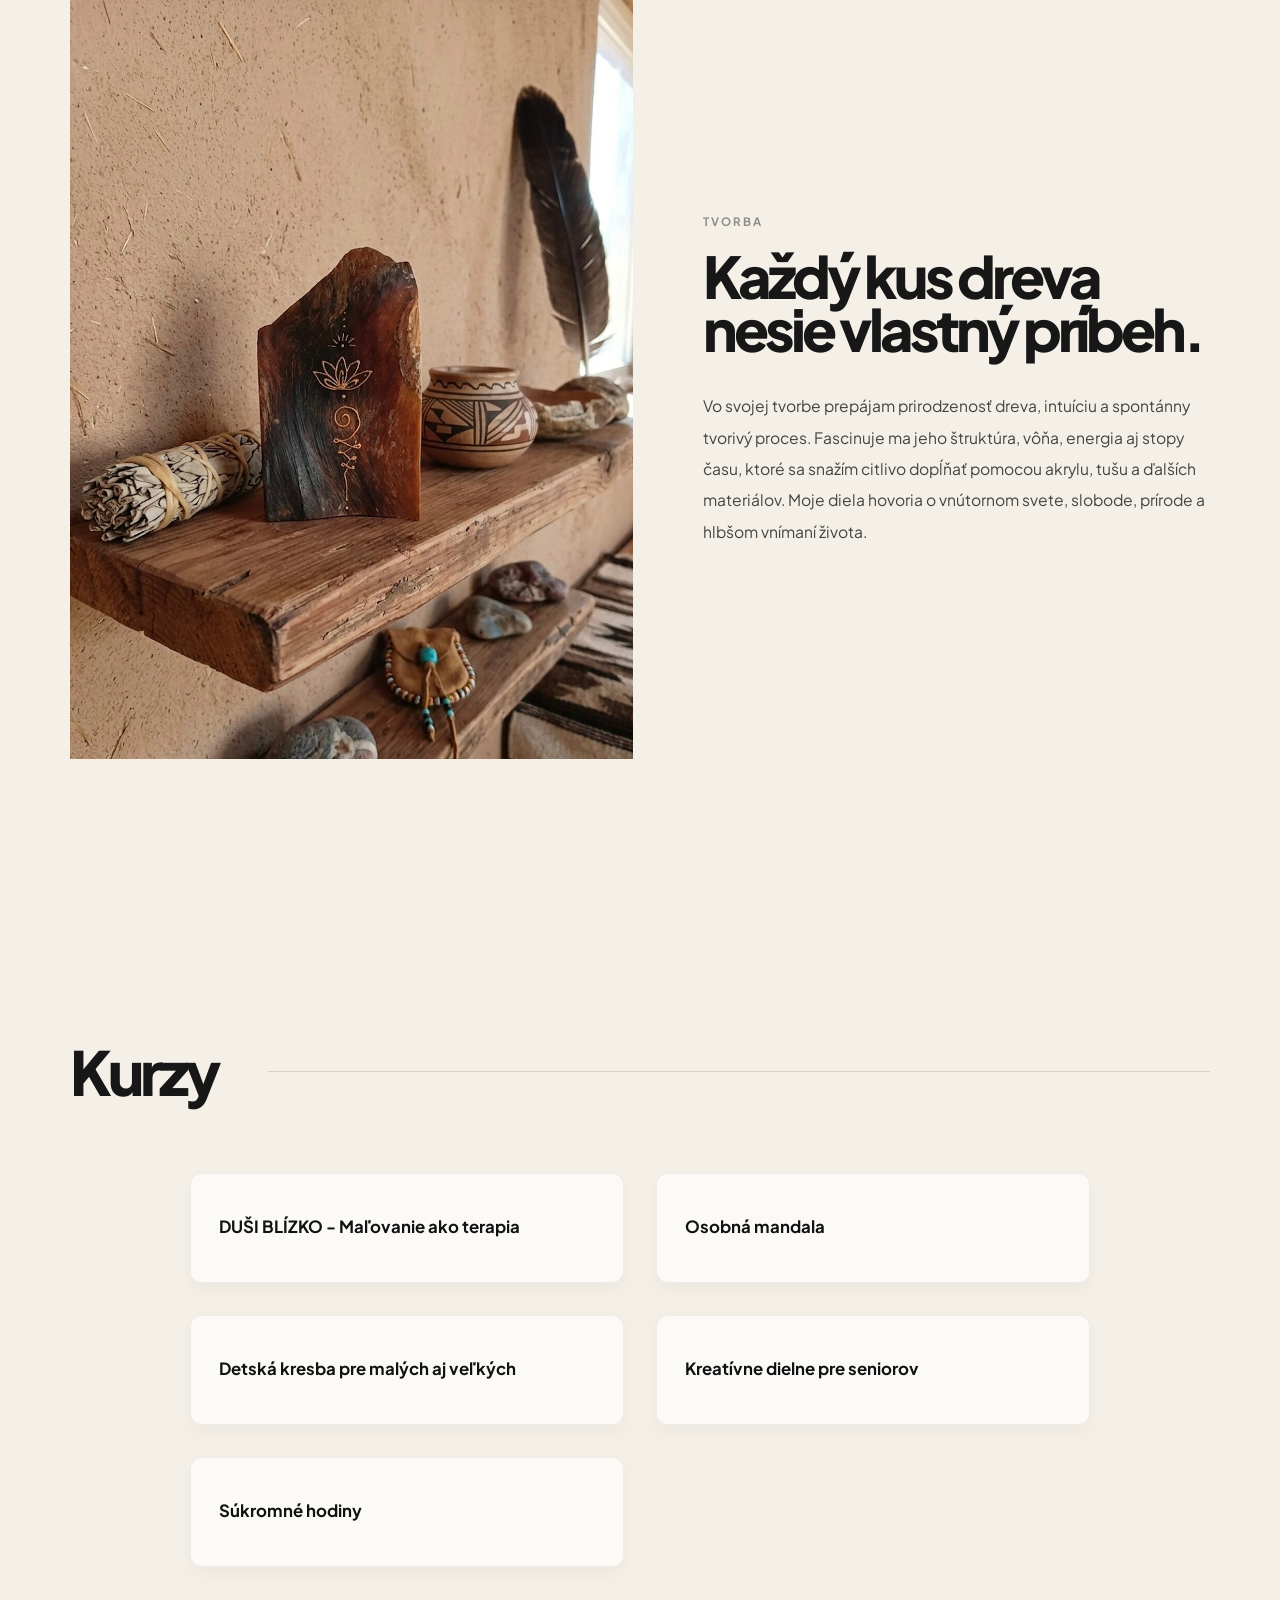
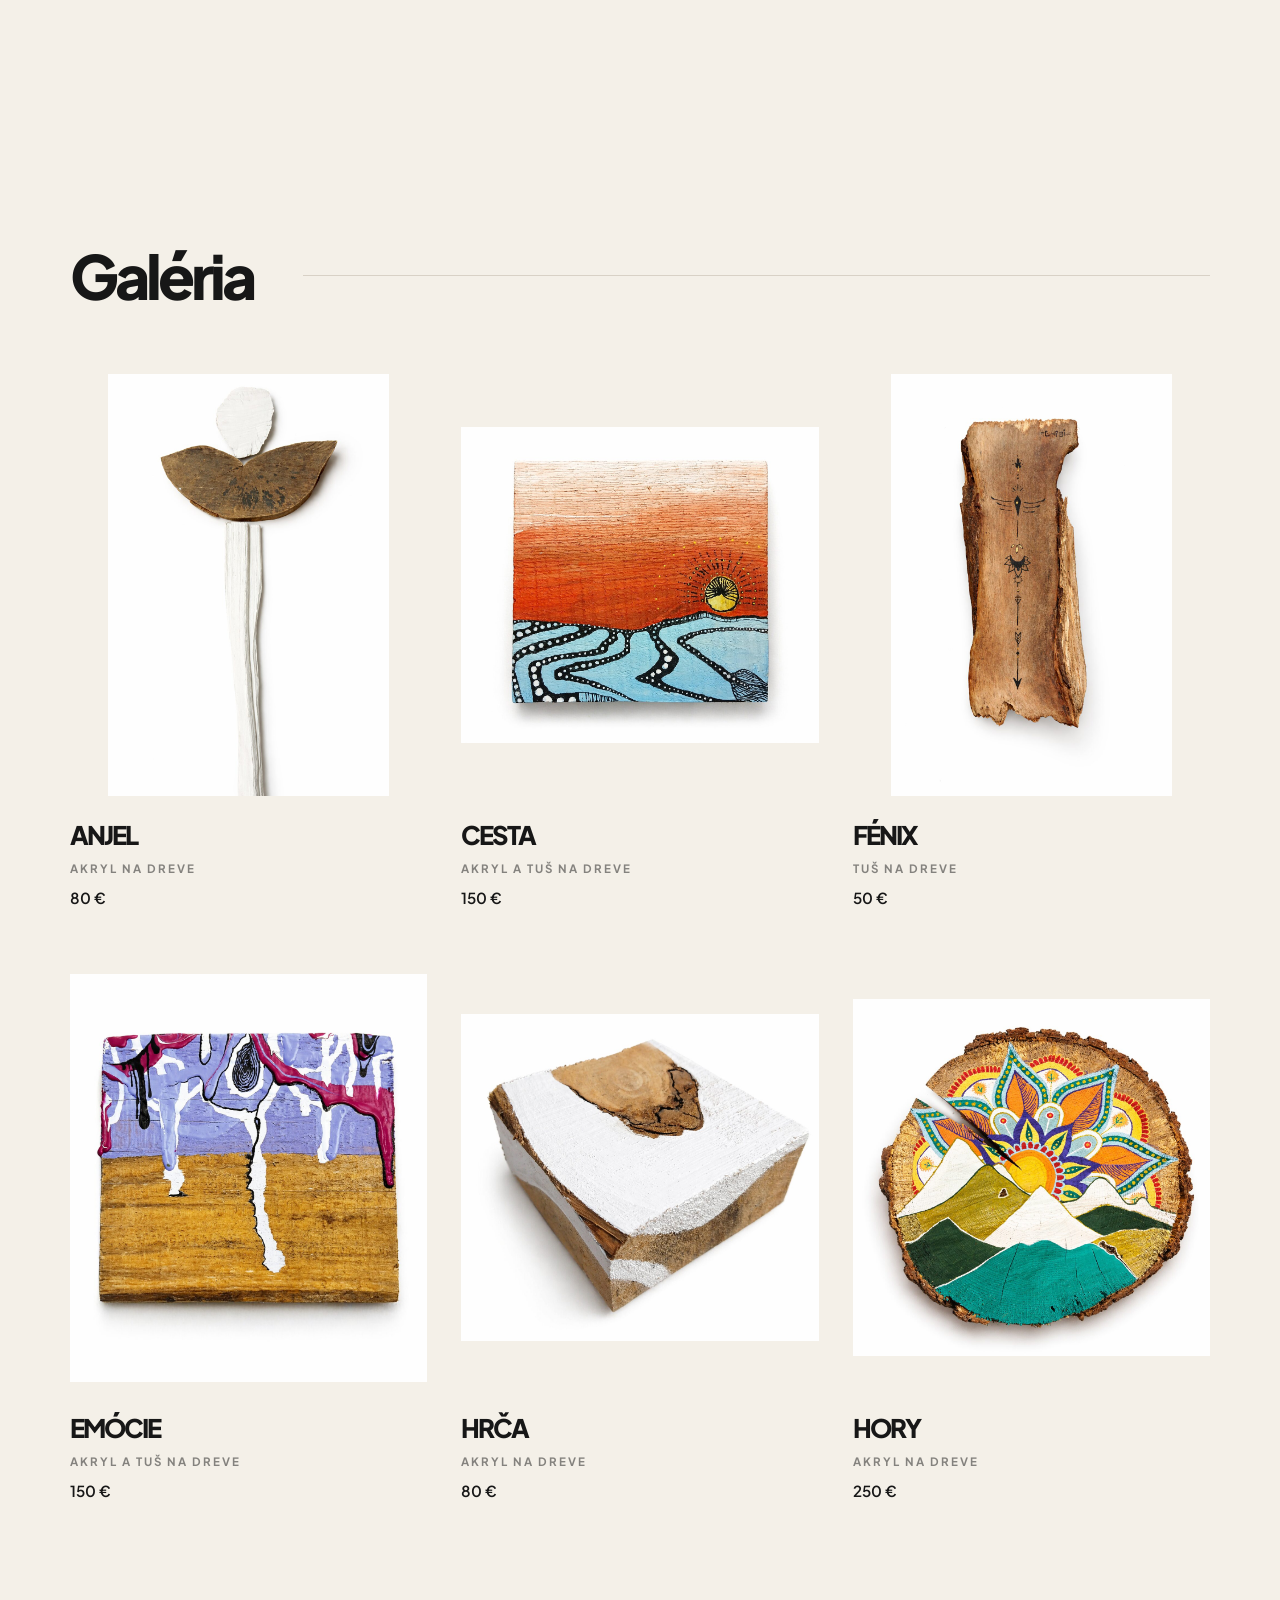
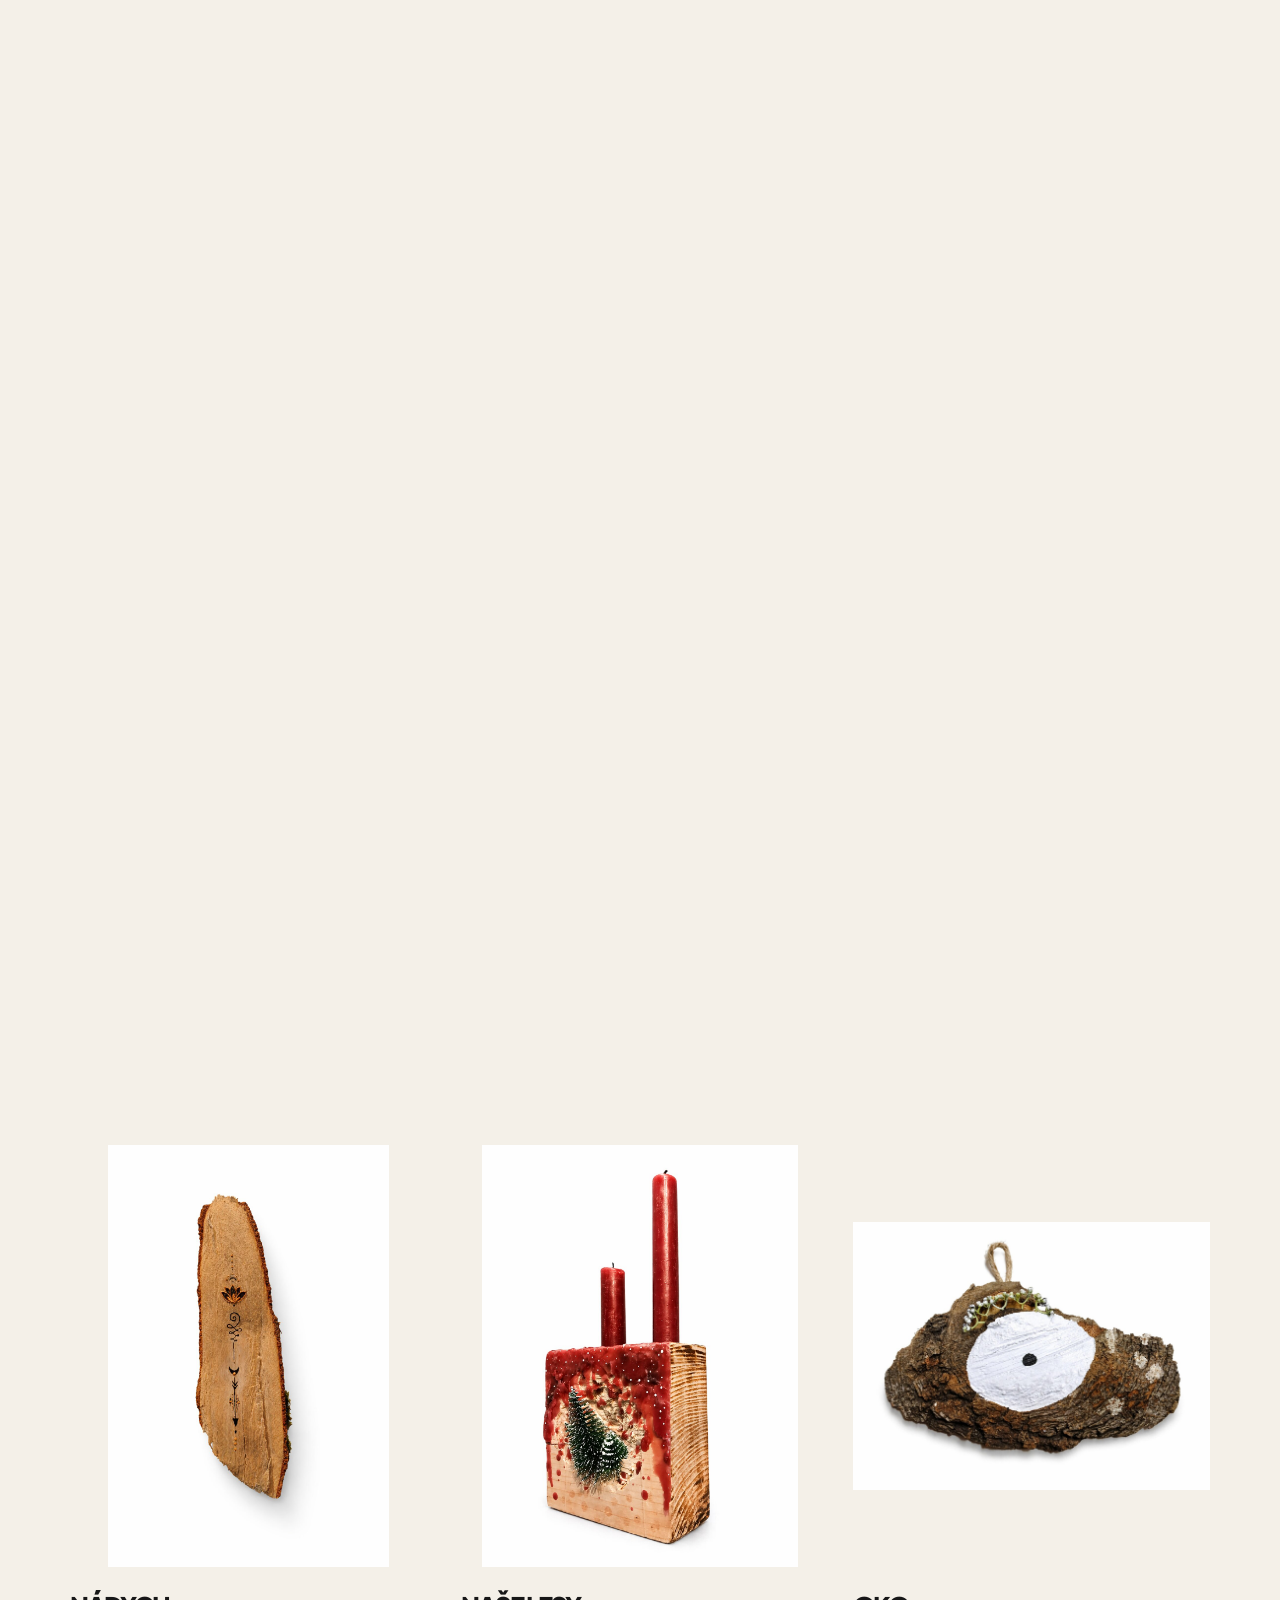
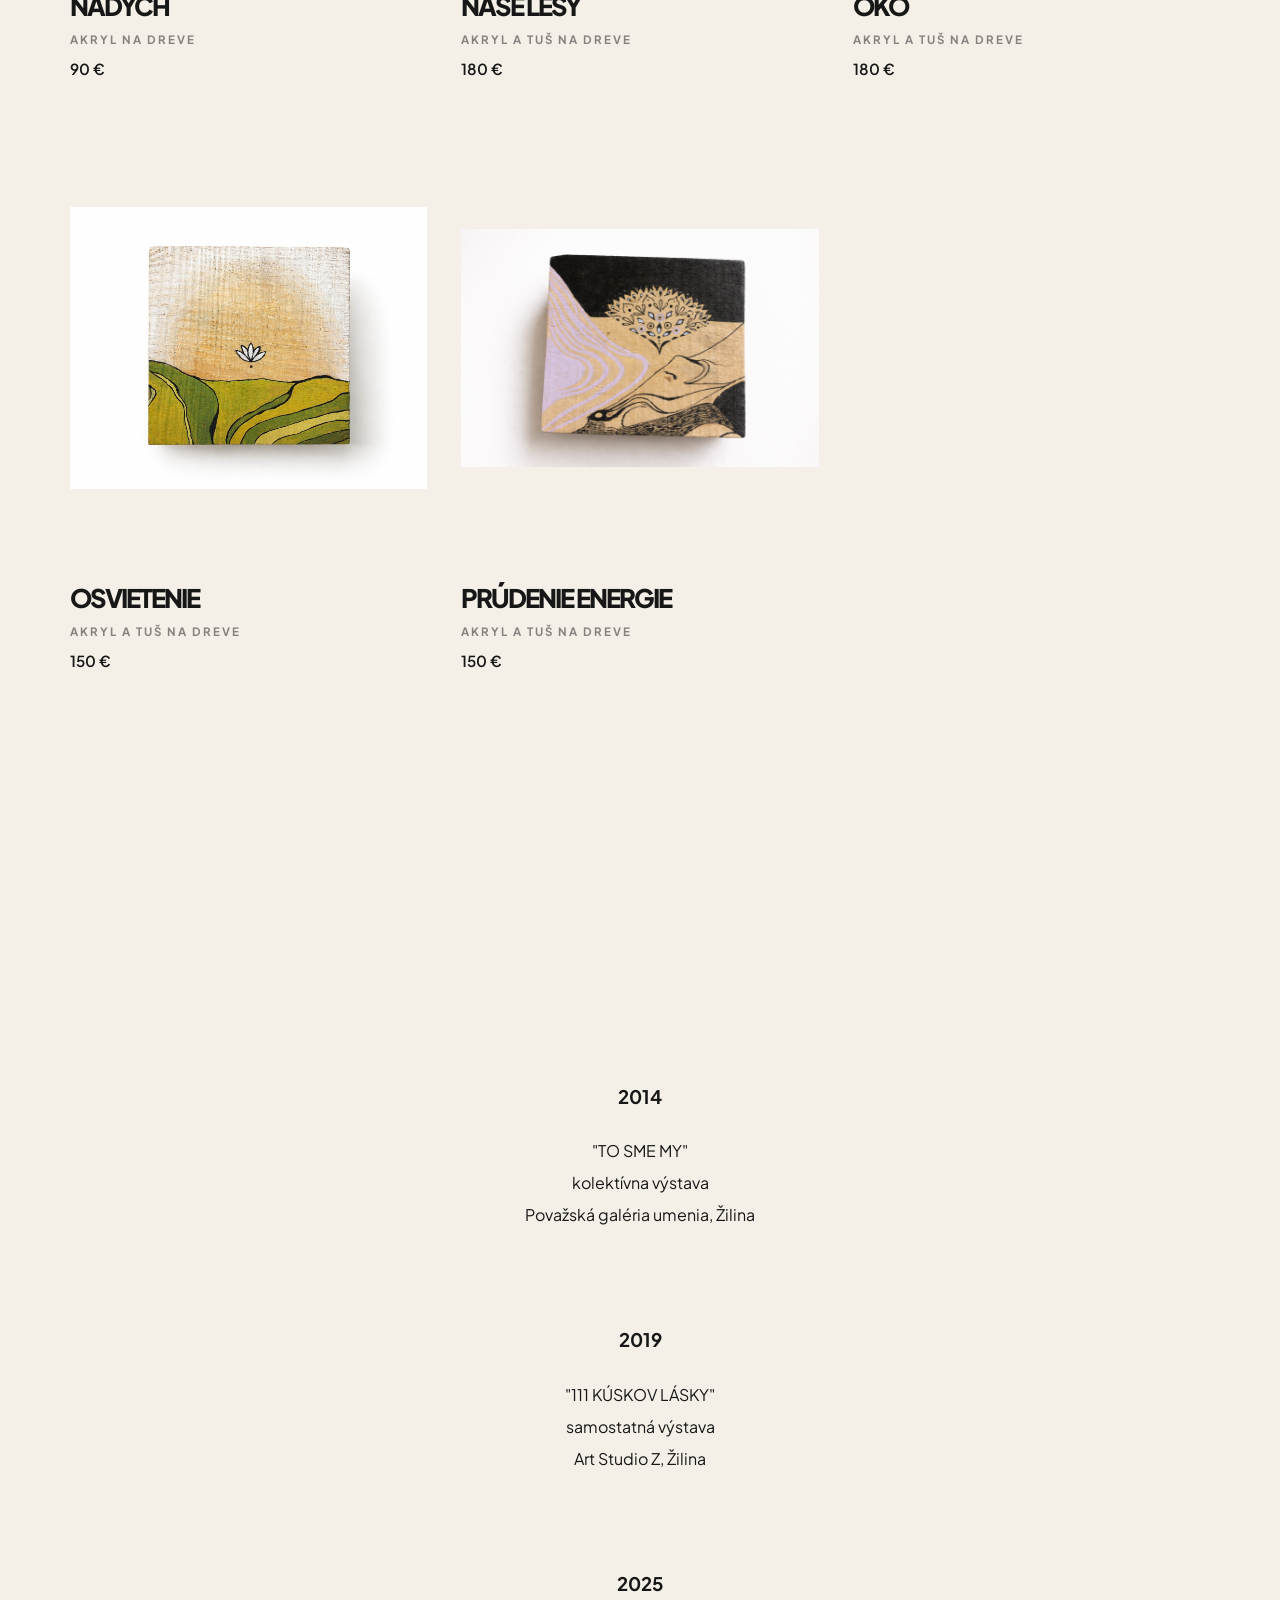
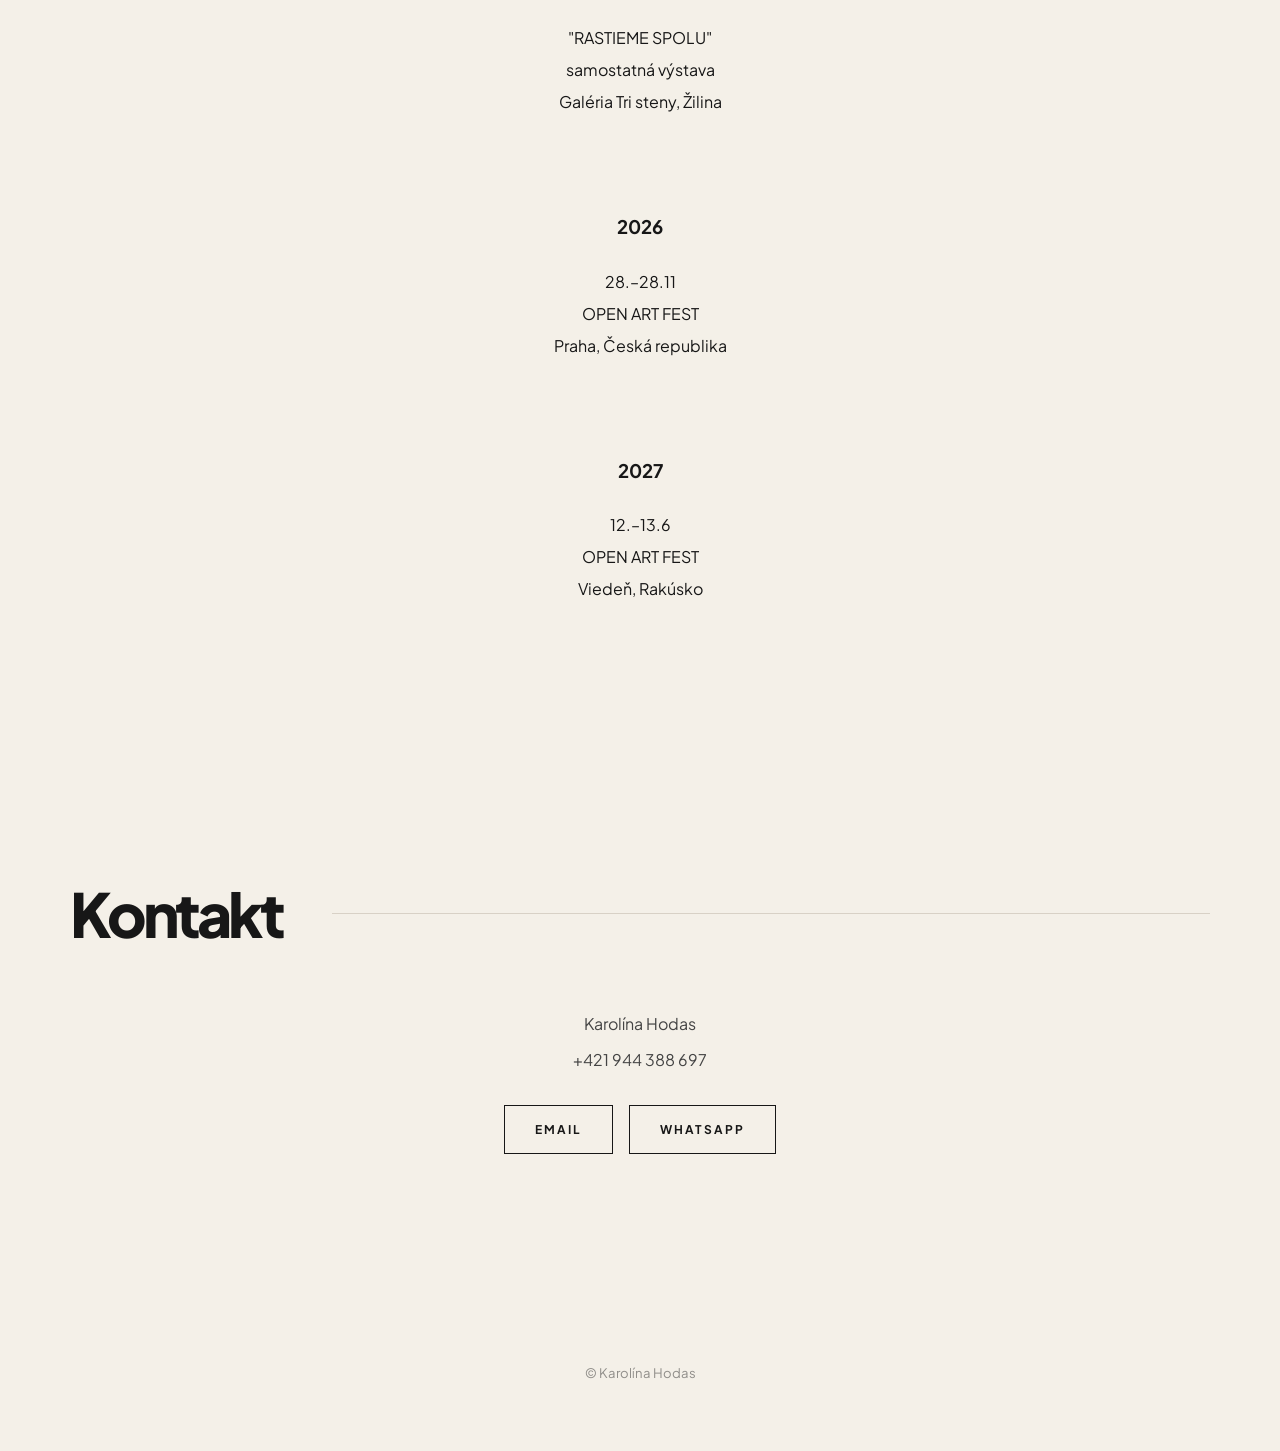
==== commit 5880873d: "fix mobile modal layout" ====
--- a/index.html
+++ b/index.html
@@ -524,11 +524,11 @@
 @media(max-width:700px){
 
 .navbar{
-padding:22px;
+padding:18px 20px;
 }
 
 .navbar.scrolled{
-padding:18px 22px;
+padding:16px 20px;
 }
 
 .logo{
@@ -540,7 +540,7 @@
 }
 
 .hero-content{
-padding:0 24px 60px 24px;
+padding:0 24px 50px 24px;
 }
 
 .hero-content h1{
@@ -549,7 +549,7 @@
 }
 
 .section{
-padding:100px 22px;
+padding:90px 22px;
 }
 
 .section-title{
@@ -563,7 +563,7 @@
 }
 
 .feature-content h2{
-font-size:2.8rem;
+font-size:2.6rem;
 letter-spacing:-3px;
 }
 
@@ -572,36 +572,99 @@
 gap:50px;
 }
 
+/* MOBILE MODAL FIX */
+
 .modal{
-padding:20px;
+padding:14px;
 overflow-y:auto;
+align-items:flex-start;
+}
+
+.modal-content{
+grid-template-columns:1fr;
+gap:30px;
+margin-top:70px;
+}
+
+.modal-gallery img{
+width:100%;
+max-height:52vh;
+object-fit:contain;
+background:white;
+}
+
+.thumbnail-row{
+gap:10px;
+}
+
+.thumbnail-row img{
+width:58px;
+height:58px;
+opacity:0.8;
+}
+
+.modal-info{
+max-width:100%;
+padding-bottom:40px;
 }
 
 .modal-info h2{
-font-size:2.8rem;
-}
-
-.thumbnail-row img{
-width:65px;
-height:65px;
-}
-
-/* COURSES (mobile overrides) */
+font-size:2.7rem;
+line-height:0.95;
+margin-bottom:18px;
+}
+
+.modal-description{
+font-size:0.95rem;
+line-height:1.8;
+}
+
+.close-modal{
+top:14px;
+right:18px;
+font-size:2.4rem;
+width:46px;
+height:46px;
+display:flex;
+align-items:center;
+justify-content:center;
+border-radius:50%;
+background:rgba(255,255,255,0.9);
+color:#111;
+backdrop-filter:blur(10px);
+z-index:99999;
+}
+
+/* COURSES */
 
 .courses-grid{
+display:grid;
 grid-template-columns:1fr;
 gap:20px;
-margin-top:40px;
+max-width:100%;
+margin:50px auto 0 auto;
 }
 
 .course-card{
-min-height:92px;
-font-size:1rem;
-padding:16px 18px;
-}
-
-}
-
+display:flex;
+align-items:center;
+justify-content:center;
+min-height:130px;
+padding:26px;
+border-radius:26px;
+text-decoration:none;
+text-align:center;
+font-size:1.15rem;
+font-weight:600;
+line-height:1.5;
+color:#171717;
+background:white;
+border:1px solid rgba(0,0,0,0.06);
+transition:0.3s ease;
+box-shadow:0 10px 30px rgba(0,0,0,0.04);
+}
+
+}
 </style>
 </head>
 
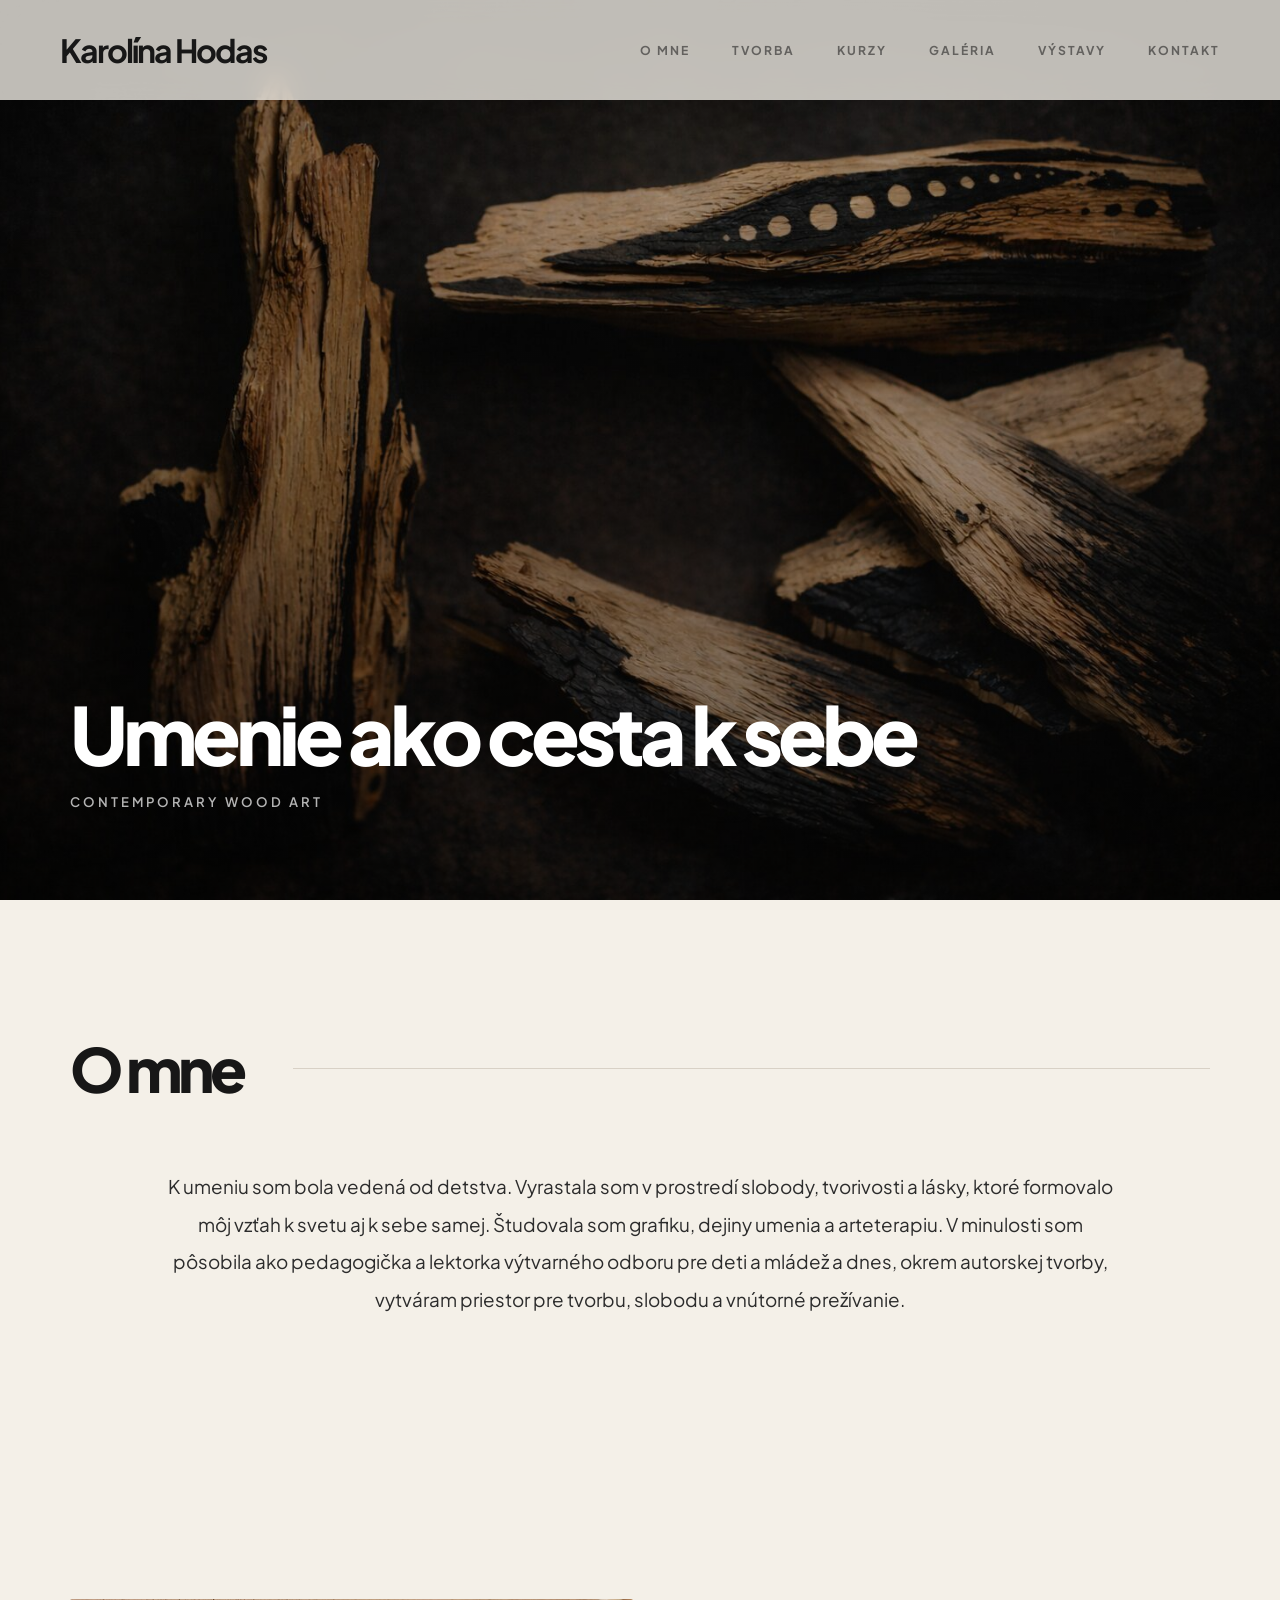
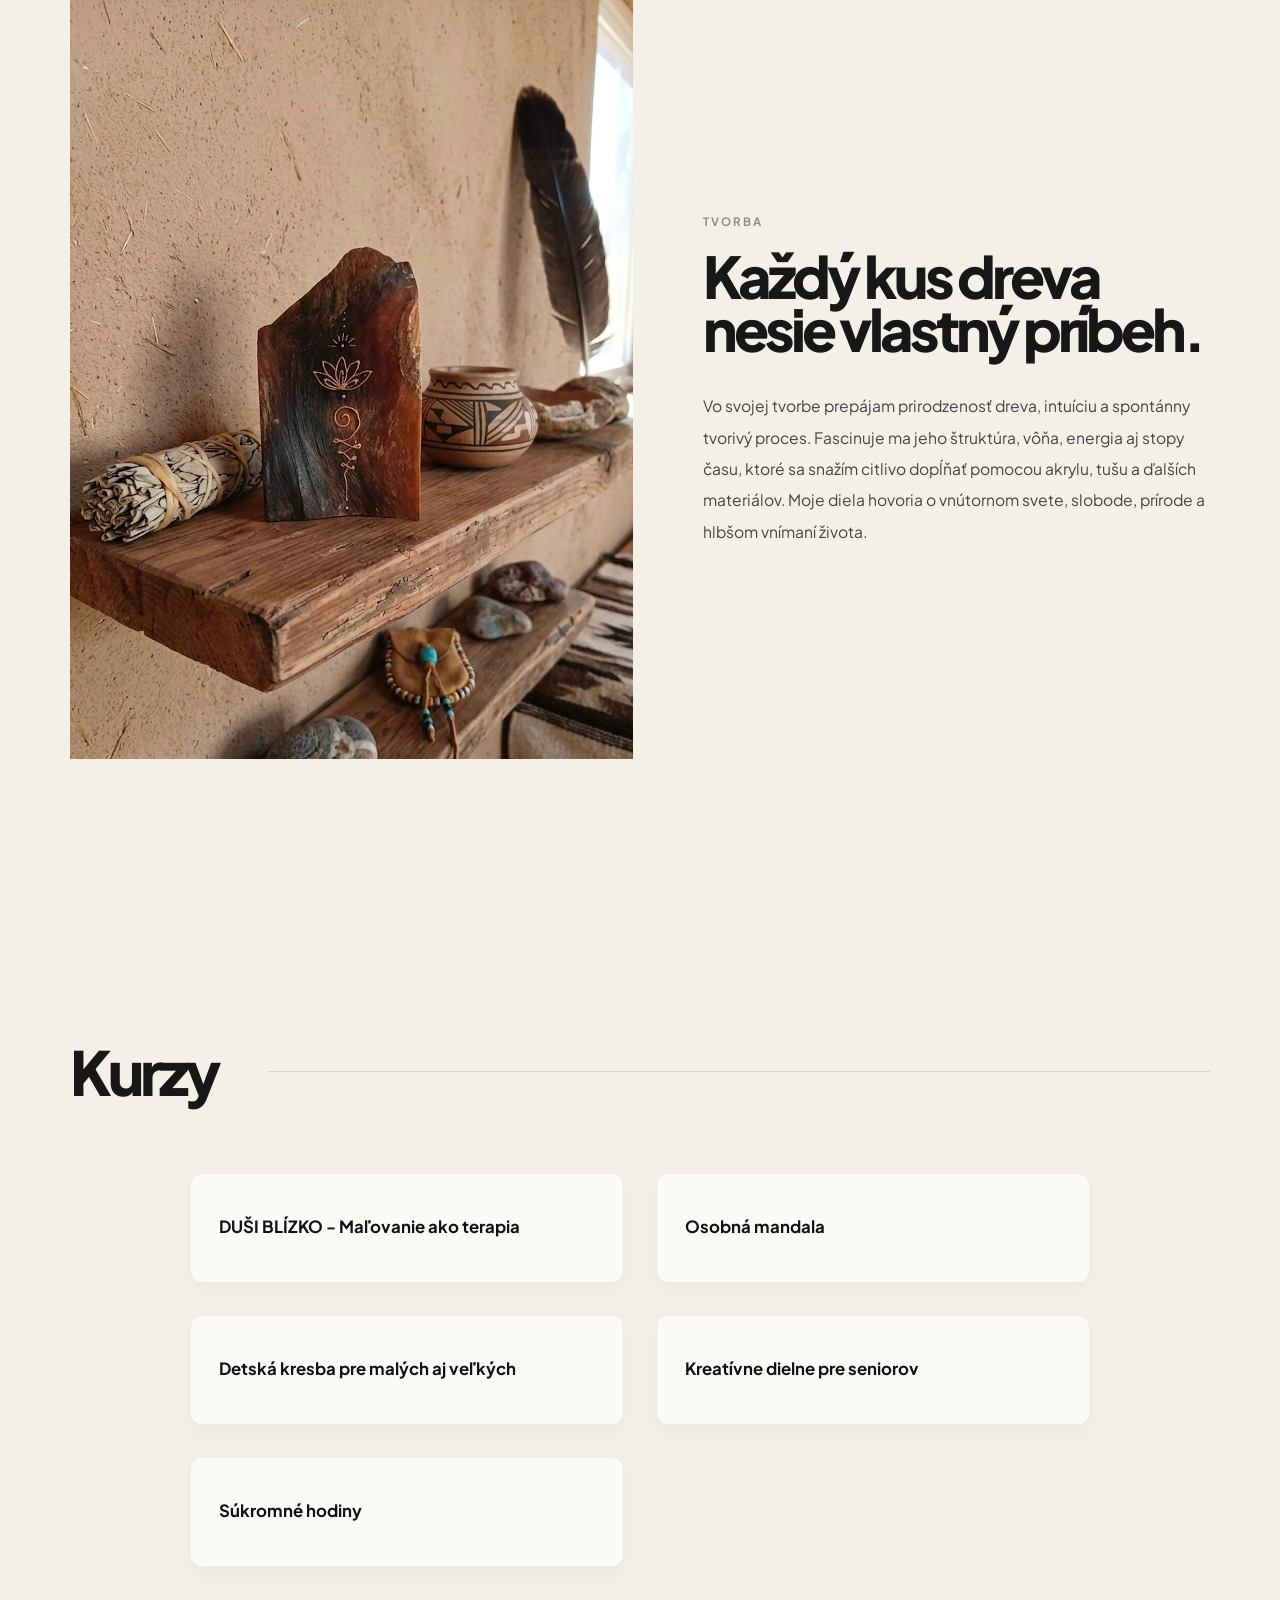
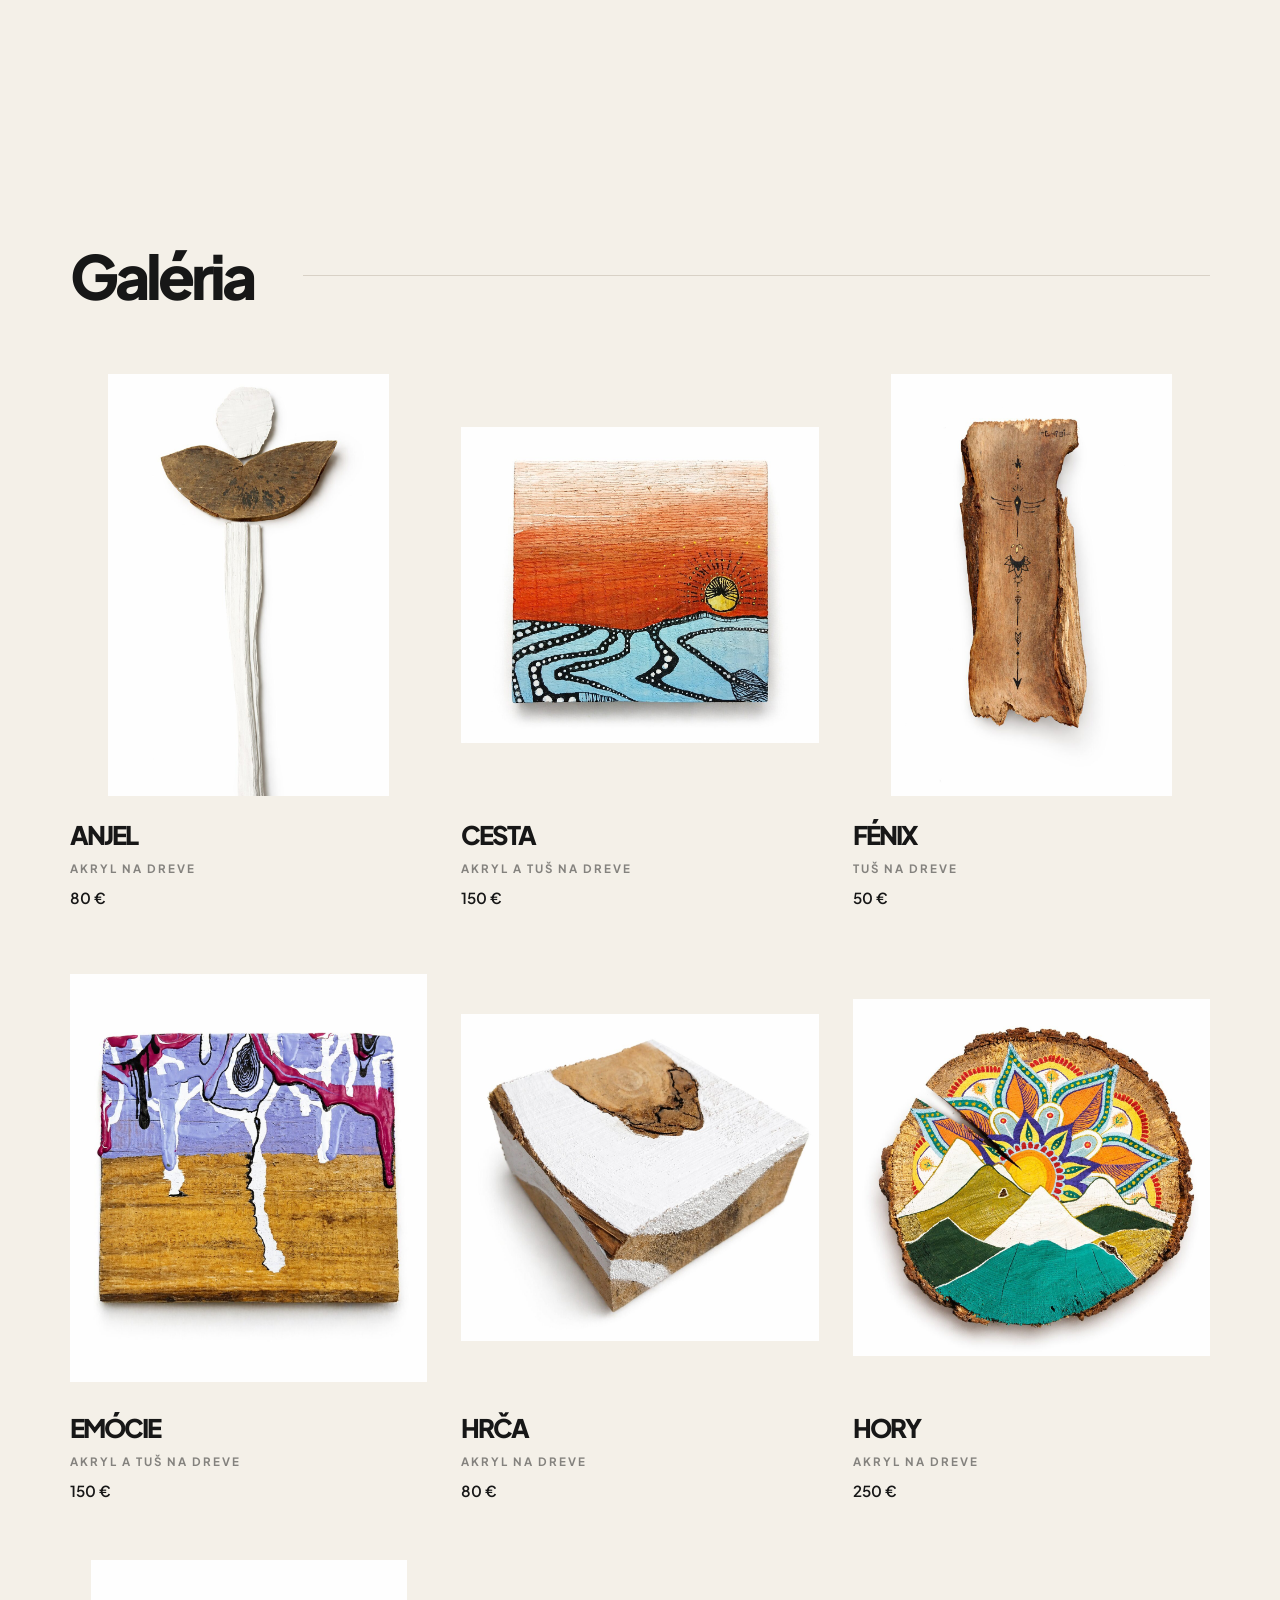
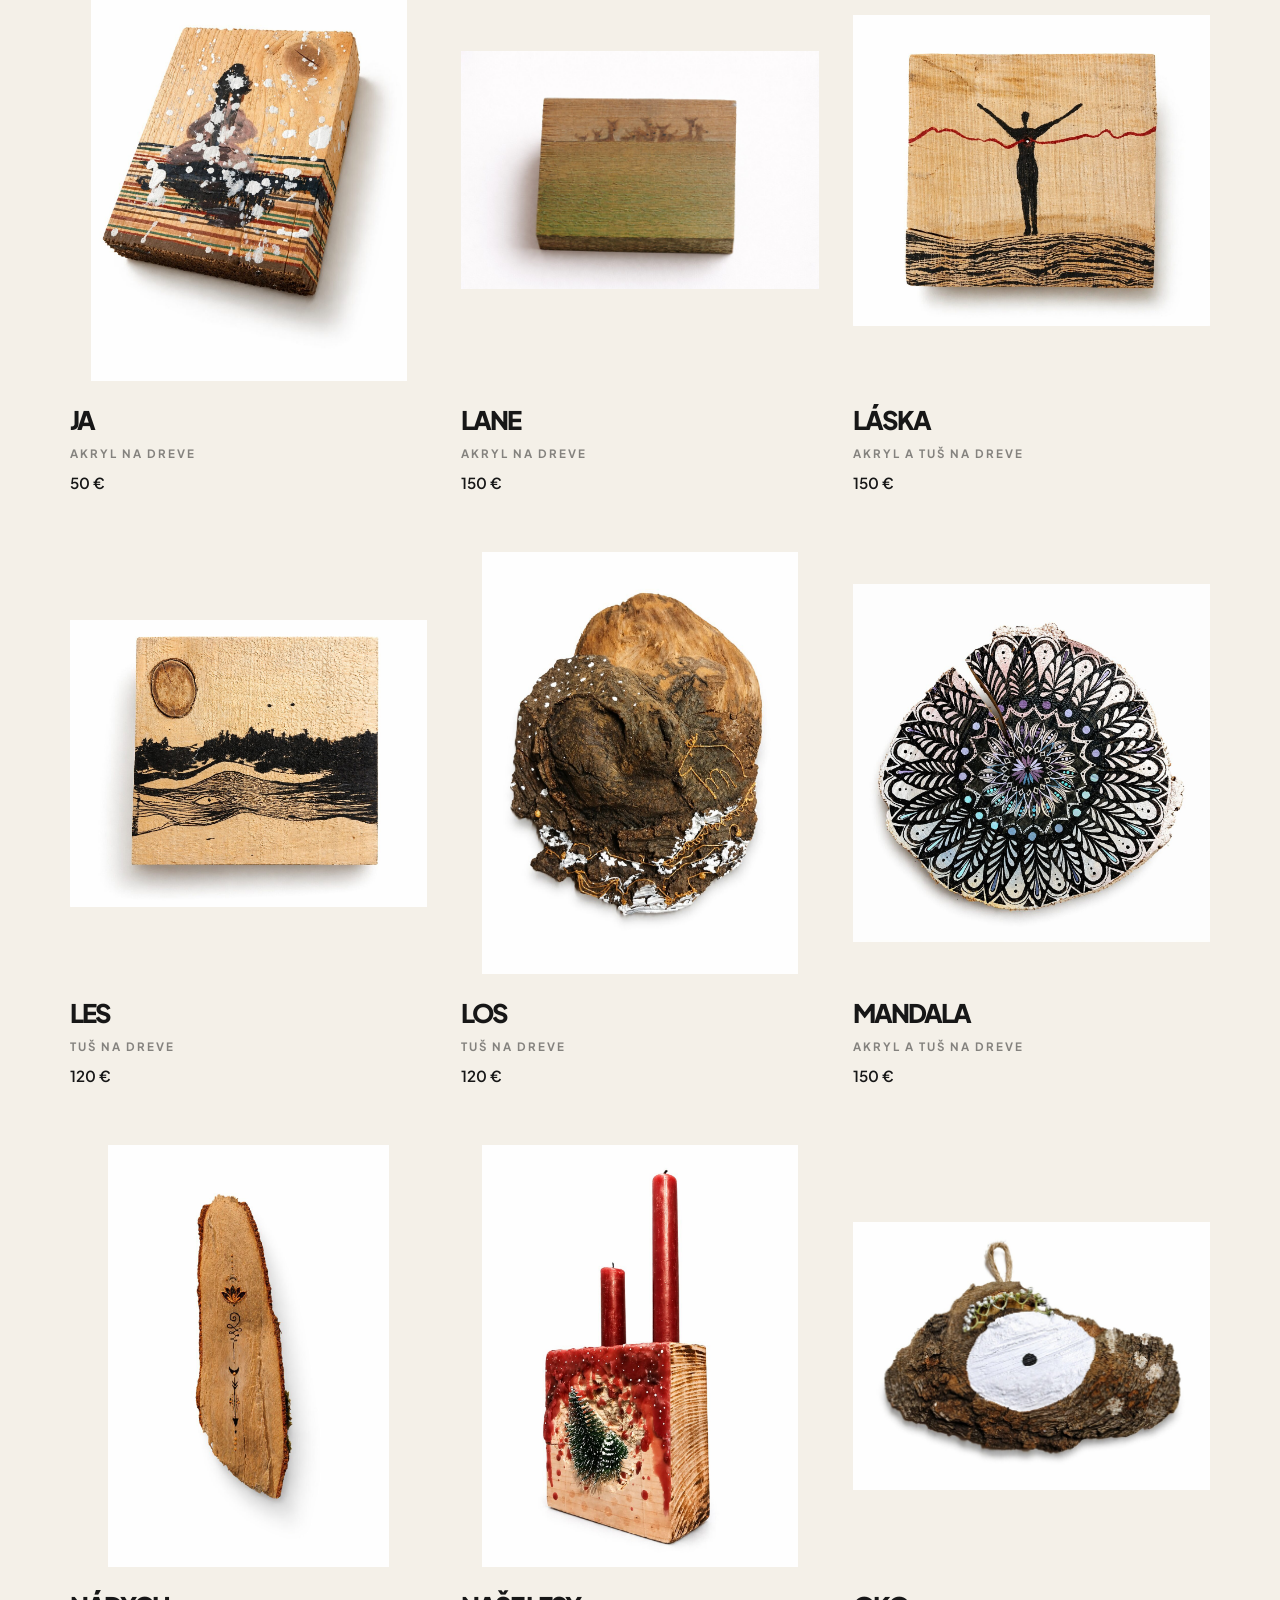
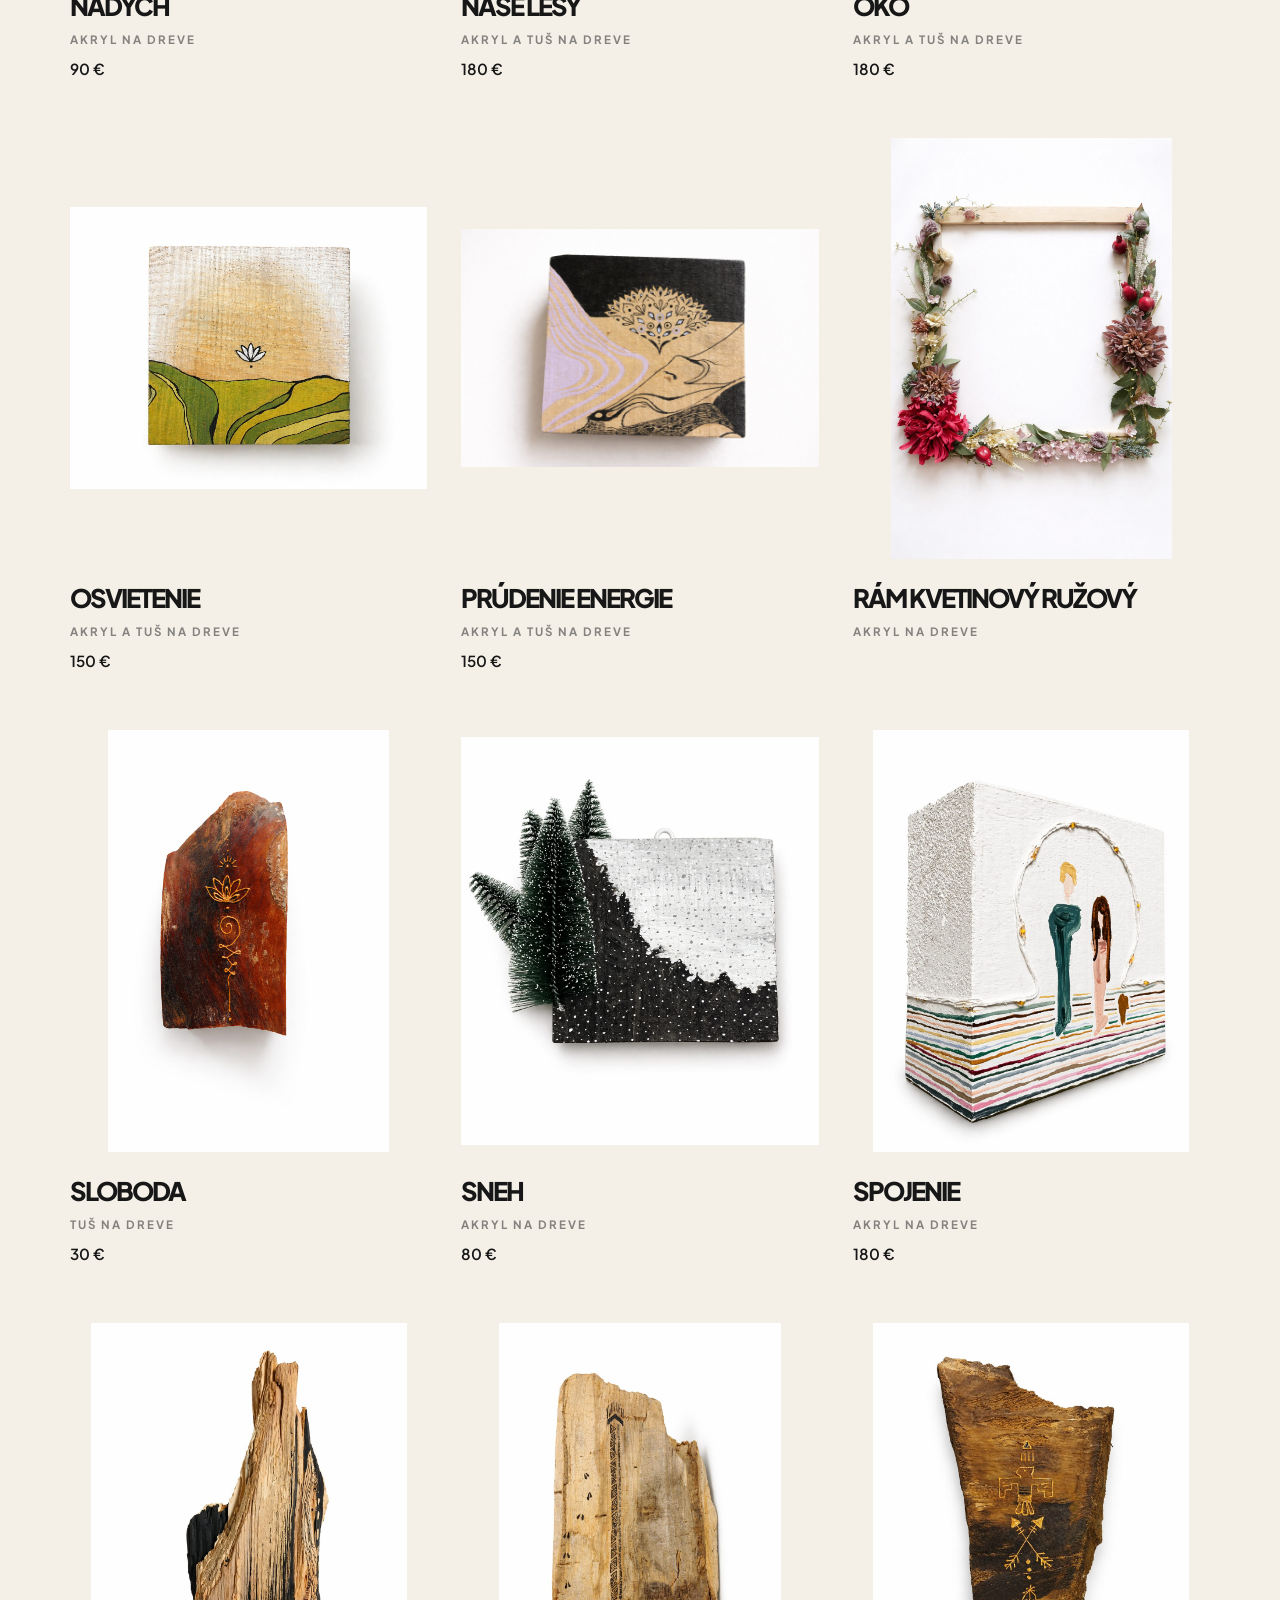
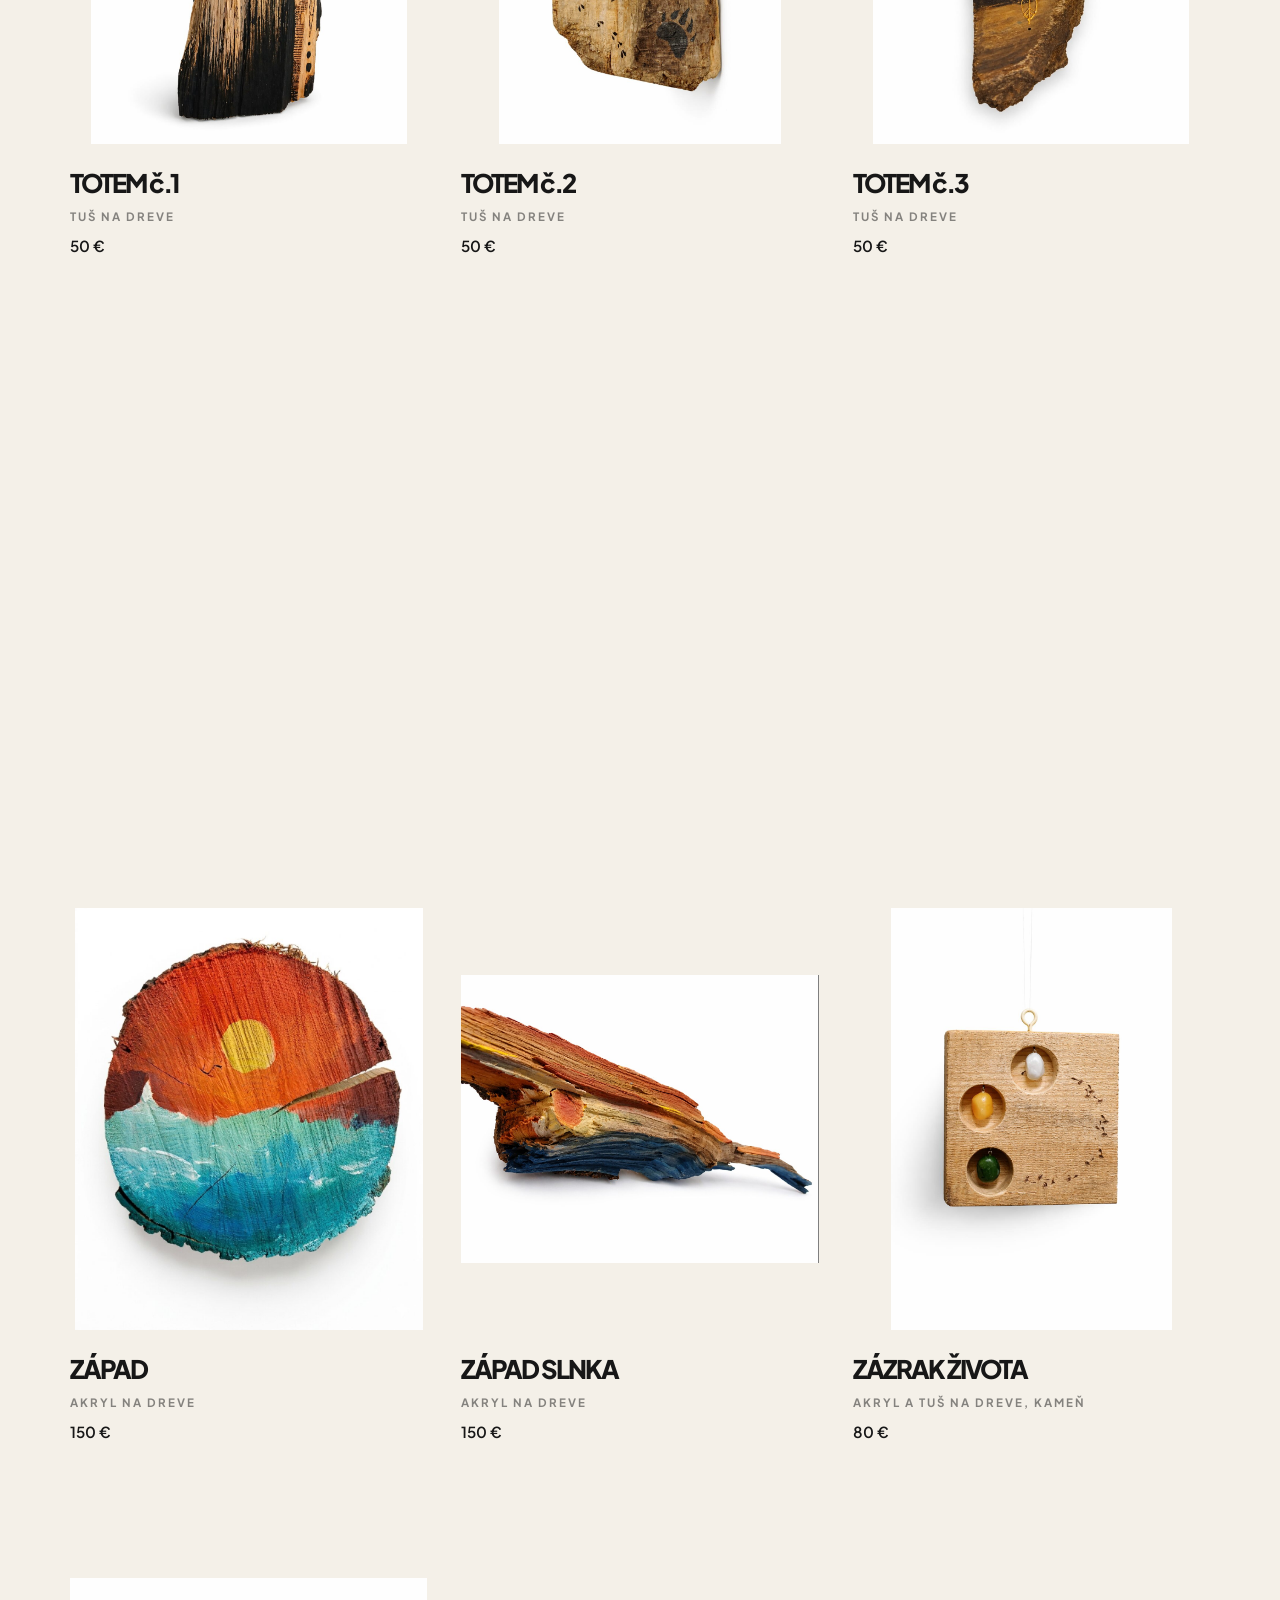
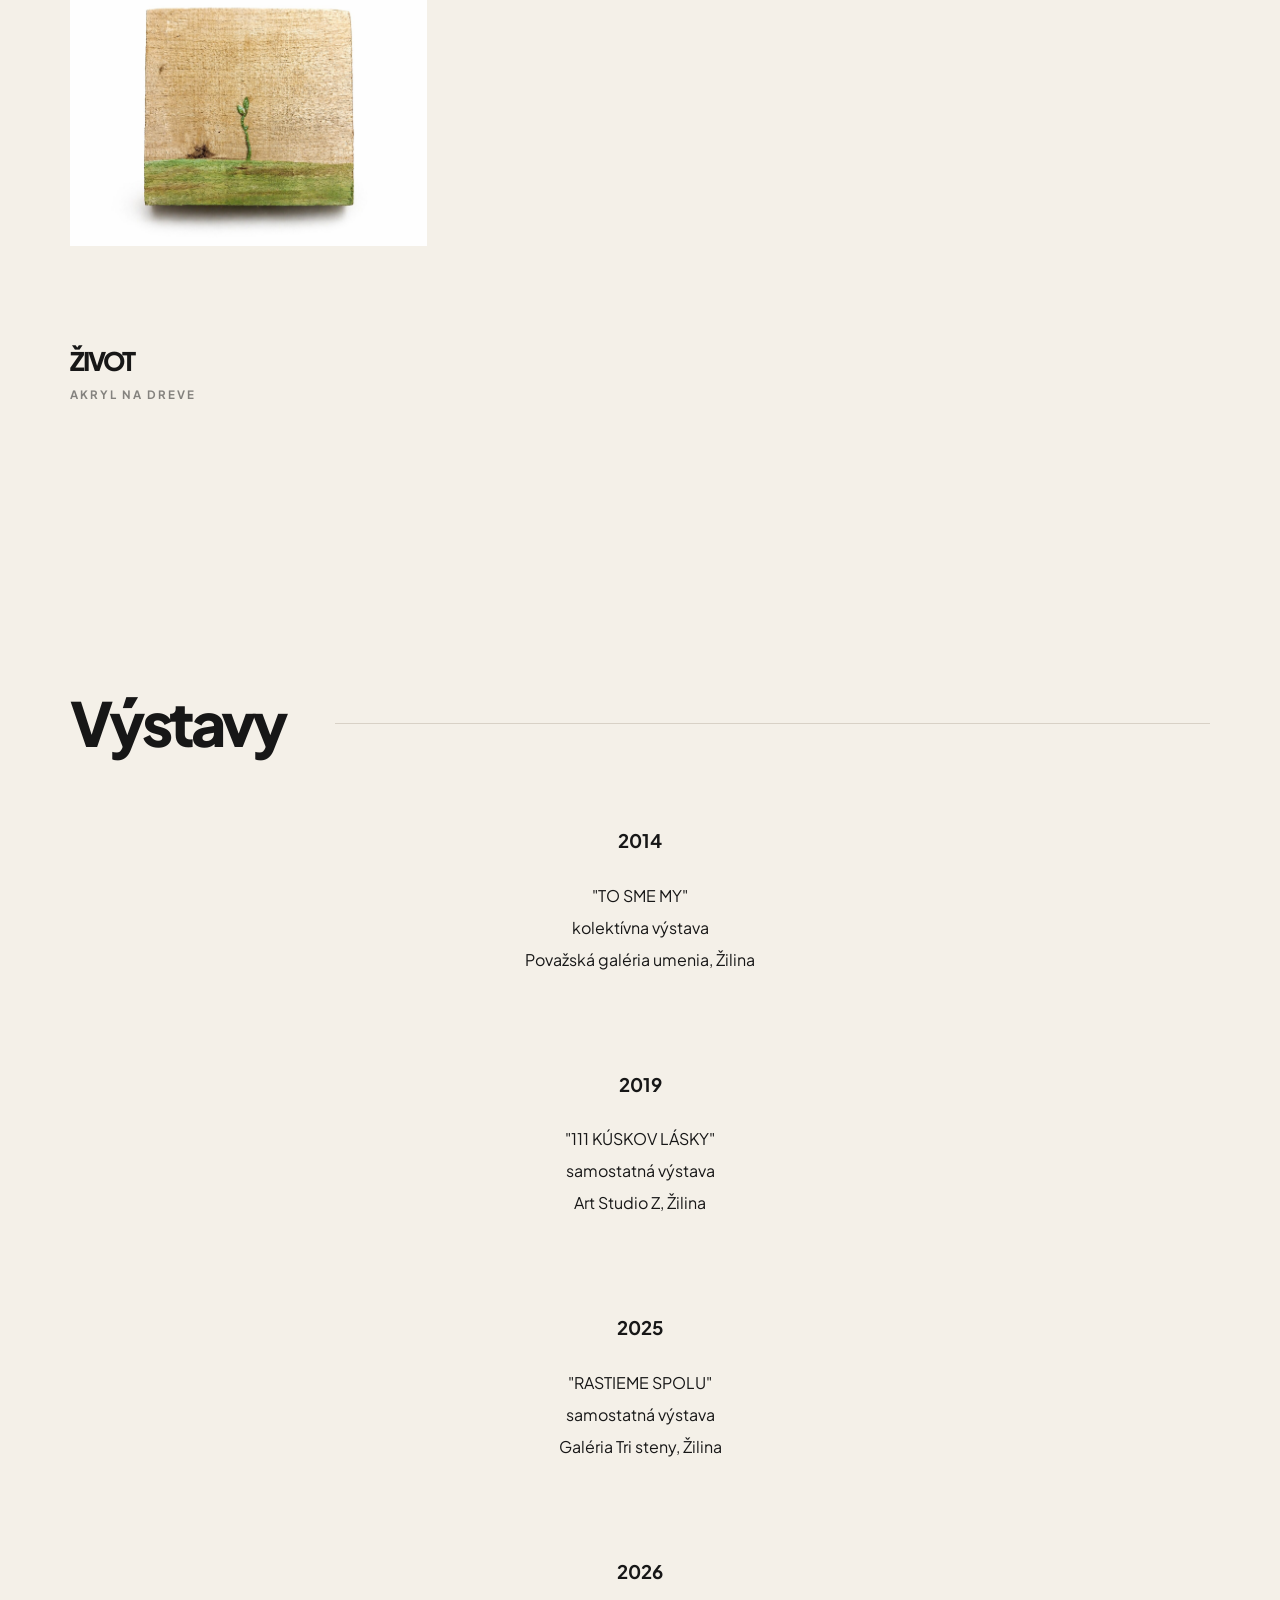
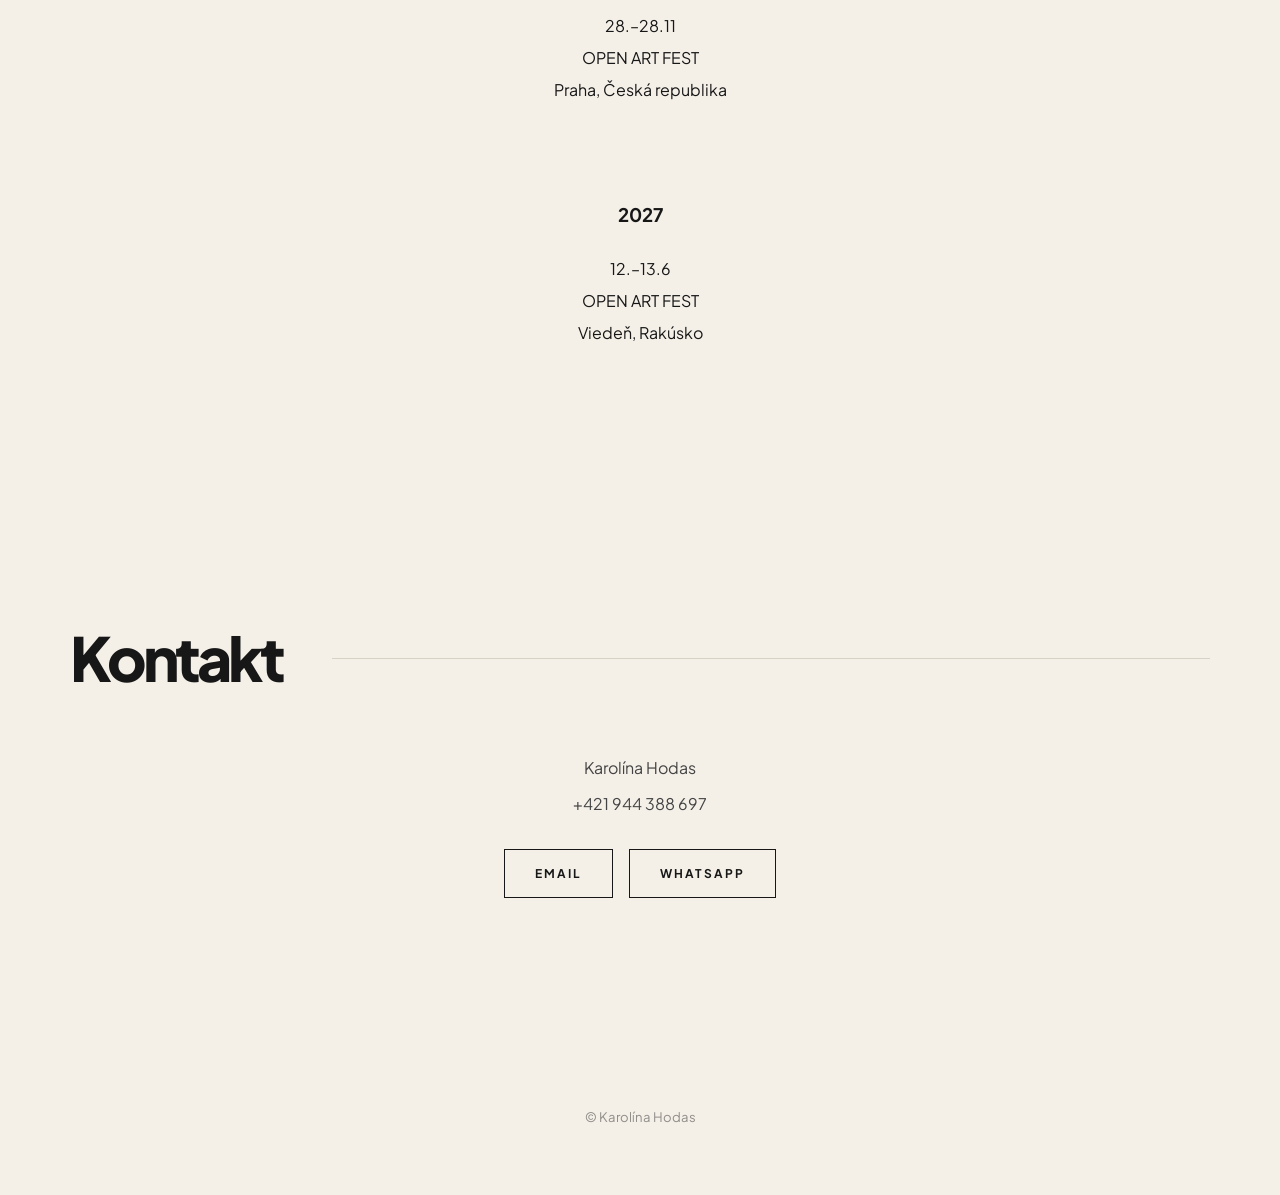
==== commit 5b54d3ca: "add new artworks gallery" ====
--- a/index.html
+++ b/index.html
@@ -664,6 +664,8 @@
 box-shadow:0 10px 30px rgba(0,0,0,0.04);
 }
 
+
+
 }
 </style>
 </head>
@@ -1308,6 +1310,256 @@
 ]
 },
 
+{
+title:"RÁM KVETINOVÝ RUŽOVÝ",
+
+price:"",
+
+size:"",
+
+medium:"Akryl na dreve",
+
+description:"",
+
+images:[
+"images/ram-1.jpg",
+"images/ram-2.jpg",
+"images/ram-3.jpg"
+]
+},
+
+{
+title:"SLOBODA",
+
+price:"30 €",
+
+size:"",
+
+medium:"Tuš na dreve",
+
+description:"",
+
+images:[
+"images/sloboda-1.jpg",
+"images/sloboda-2.jpg"
+]
+},
+
+{
+title:"SNEH",
+
+price:"80 €",
+
+size:"cca 13 × 13 × 5 cm",
+
+medium:"Akryl na dreve",
+
+description:"",
+
+images:[
+"images/sneh-1.jpg",
+"images/sneh-2.jpg",
+"images/sneh-3.jpg",
+"images/sneh-4.jpg"
+]
+},
+
+{
+title:"SPOJENIE",
+
+price:"180 €",
+
+size:"cca 13 × 13 × 5 cm",
+
+medium:"Akryl na dreve",
+
+description:"",
+
+images:[
+"images/spojenie-1.jpg",
+"images/spojenie-2.jpg",
+"images/spojenie-3.jpg"
+]
+},
+
+{
+title:"TOTEM č.1",
+
+price:"50 €",
+
+size:"",
+
+medium:"Tuš na dreve",
+
+description:"",
+
+images:[
+"images/totem1-1.jpg",
+"images/totem1-2.jpg",
+"images/totem1-3.jpg"
+]
+},
+
+{
+title:"TOTEM č.2",
+
+price:"50 €",
+
+size:"",
+
+medium:"Tuš na dreve",
+
+description:"",
+
+images:[
+"images/totem2-1.jpg",
+"images/totem2-2.jpg",
+]
+},
+
+{
+title:"TOTEM č.3",
+
+price:"50 €",
+
+size:"",
+
+medium:"Tuš na dreve",
+
+description:"",
+
+images:[
+"images/totem3-1.jpg",
+"images/totem3-2.jpg",
+]
+},
+
+{
+title:"TOTEM č.4",
+
+price:"50 €",
+
+size:"",
+
+medium:"Tuš na dreve",
+
+description:"",
+
+images:[
+"images/totem4-1.jpg",
+"images/totem4-2.jpg",
+"images/totem4-3.jpg"
+]
+},
+
+{
+title:"TOTEM č.5",
+
+price:"50 €",
+
+size:"",
+
+medium:"Tuš na dreve",
+
+description:"",
+
+images:[
+"images/totem5-1.jpg",
+"images/totem5-2.jpg",
+]
+},
+
+{
+title:"VODA",
+
+price:"30 €",
+
+size:"",
+
+medium:"Akryl na dreve",
+
+description:"",
+
+images:[
+"images/voda-1.jpg",
+"images/voda-2.jpg",
+"images/voda-3.jpg"
+]
+},
+
+{
+title:"ZÁPAD",
+
+price:"150 €",
+
+size:"priemer cca 24 cm • hrúbka cca 2 cm",
+
+medium:"Akryl na dreve",
+
+description:"",
+
+images:[
+"images/zapad-1.jpg",
+"images/zapad-2.jpg",
+"images/zapad-3.jpg"
+]
+},
+
+{
+title:"ZÁPAD SLNKA",
+
+price:"150 €",
+
+size:"",
+
+medium:"Akryl na dreve",
+
+description:"",
+
+images:[
+"images/zapadslnka-1.jpg",
+"images/zapadslnka-2.jpg",
+"images/zapadslnka-3.jpg",
+"images/zapadslnka-4.jpg"
+]
+},
+
+{
+title:"ZÁZRAK ŽIVOTA",
+
+price:"80 €",
+
+size:"cca 13 × 13 × 5 cm",
+
+medium:"Akryl a tuš na dreve, kameň",
+
+description:"",
+
+images:[
+"images/zazrakzivota-1.jpg",
+"images/zazrakzivota-2.jpg",
+"images/zazrakzivota-3.jpg"
+]
+},
+
+{
+title:"ŽIVOT",
+
+price:"",
+
+size:"cca 13 × 13 × 5 cm",
+
+medium:"Akryl na dreve",
+
+description:"",
+
+images:[
+"images/zivot-1.jpg",
+"images/zivot-2.jpg",
+"images/zivot-3.jpg"
+]
+},
+
 ];
 
 const galleryGrid = document.getElementById("galleryGrid");
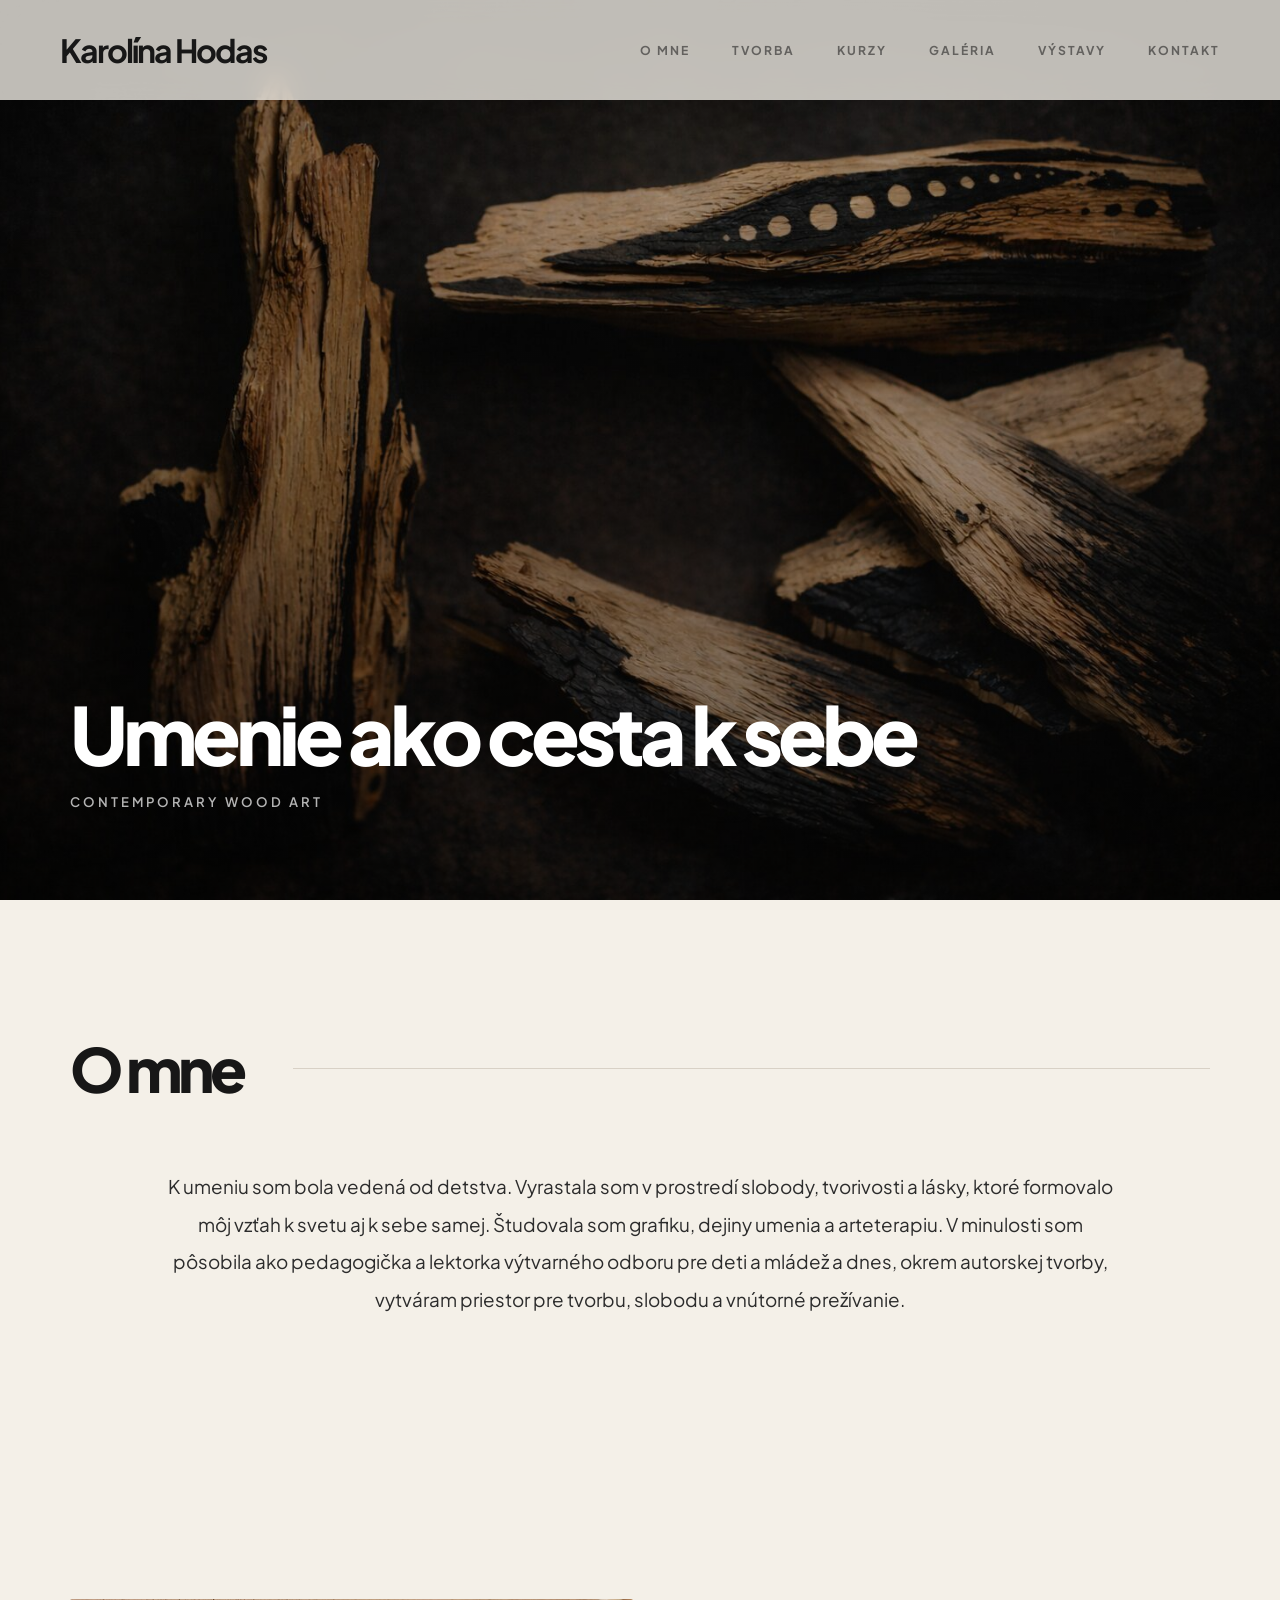
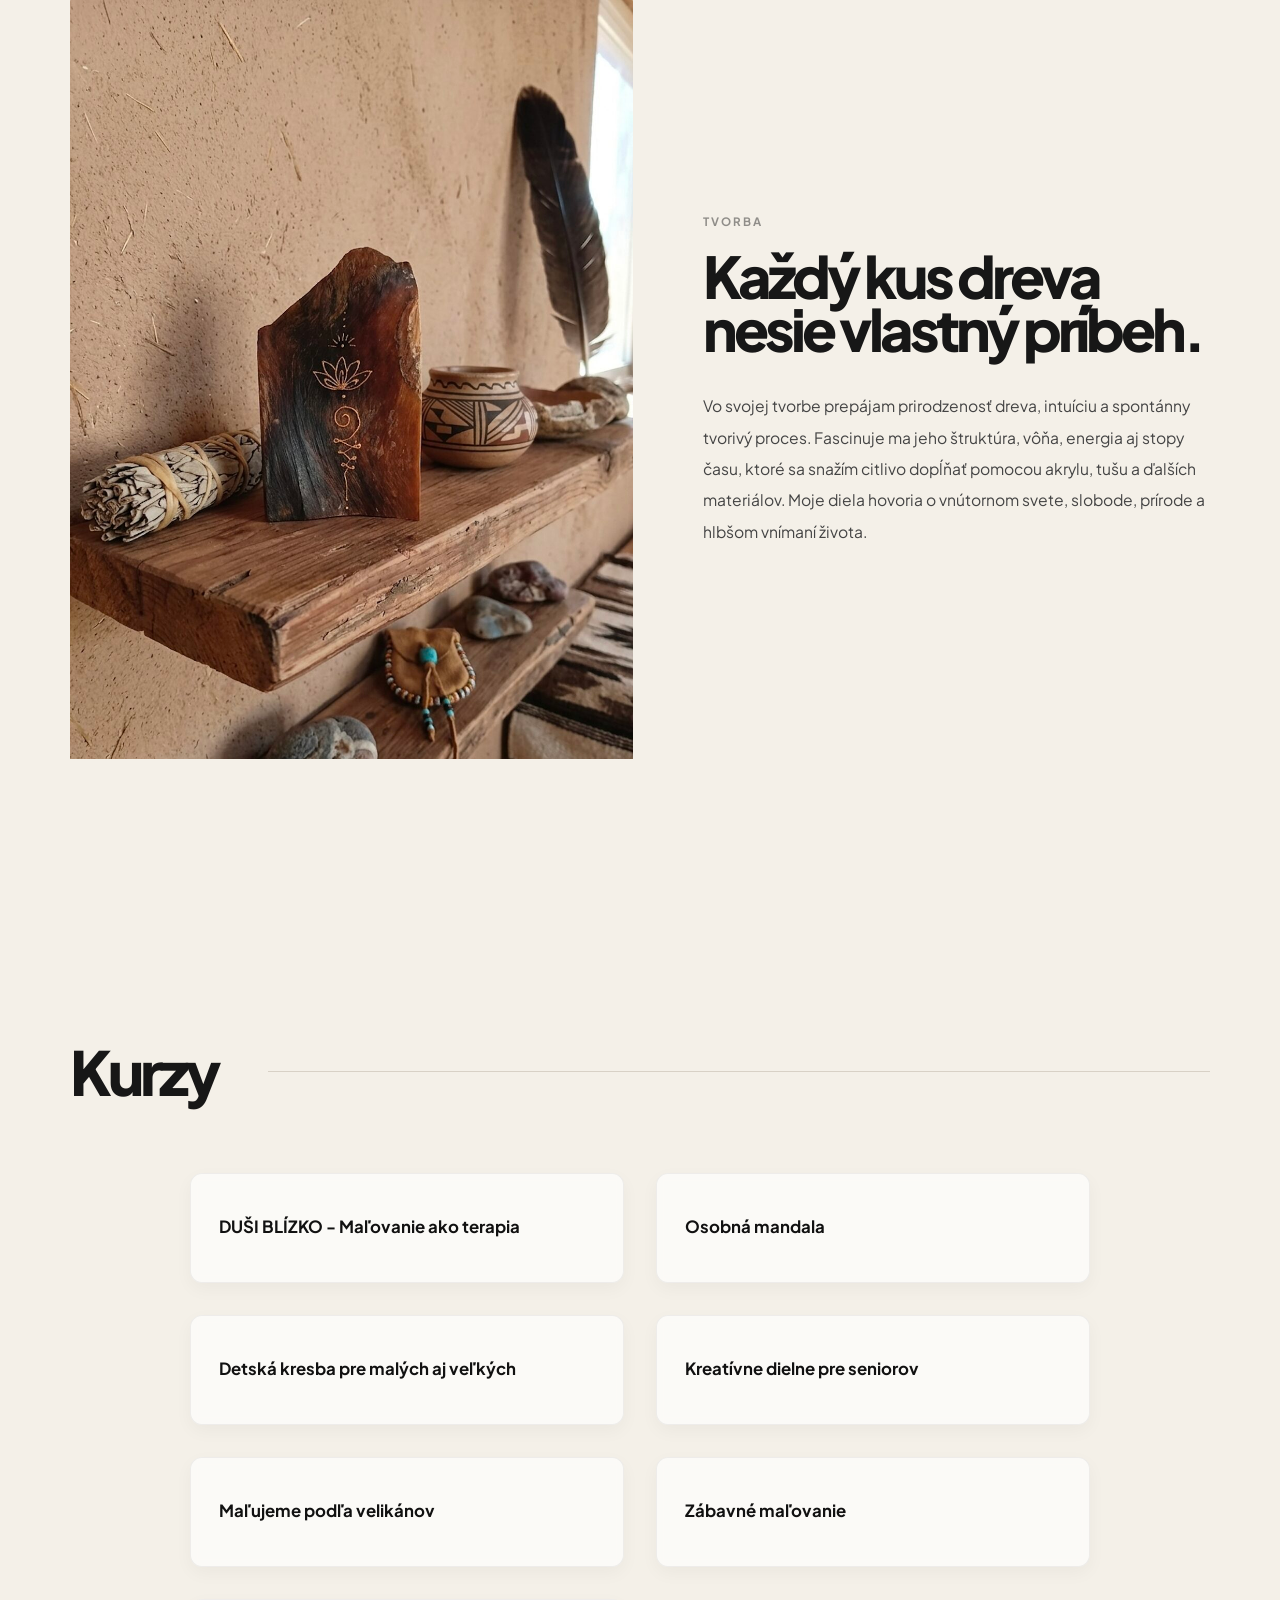
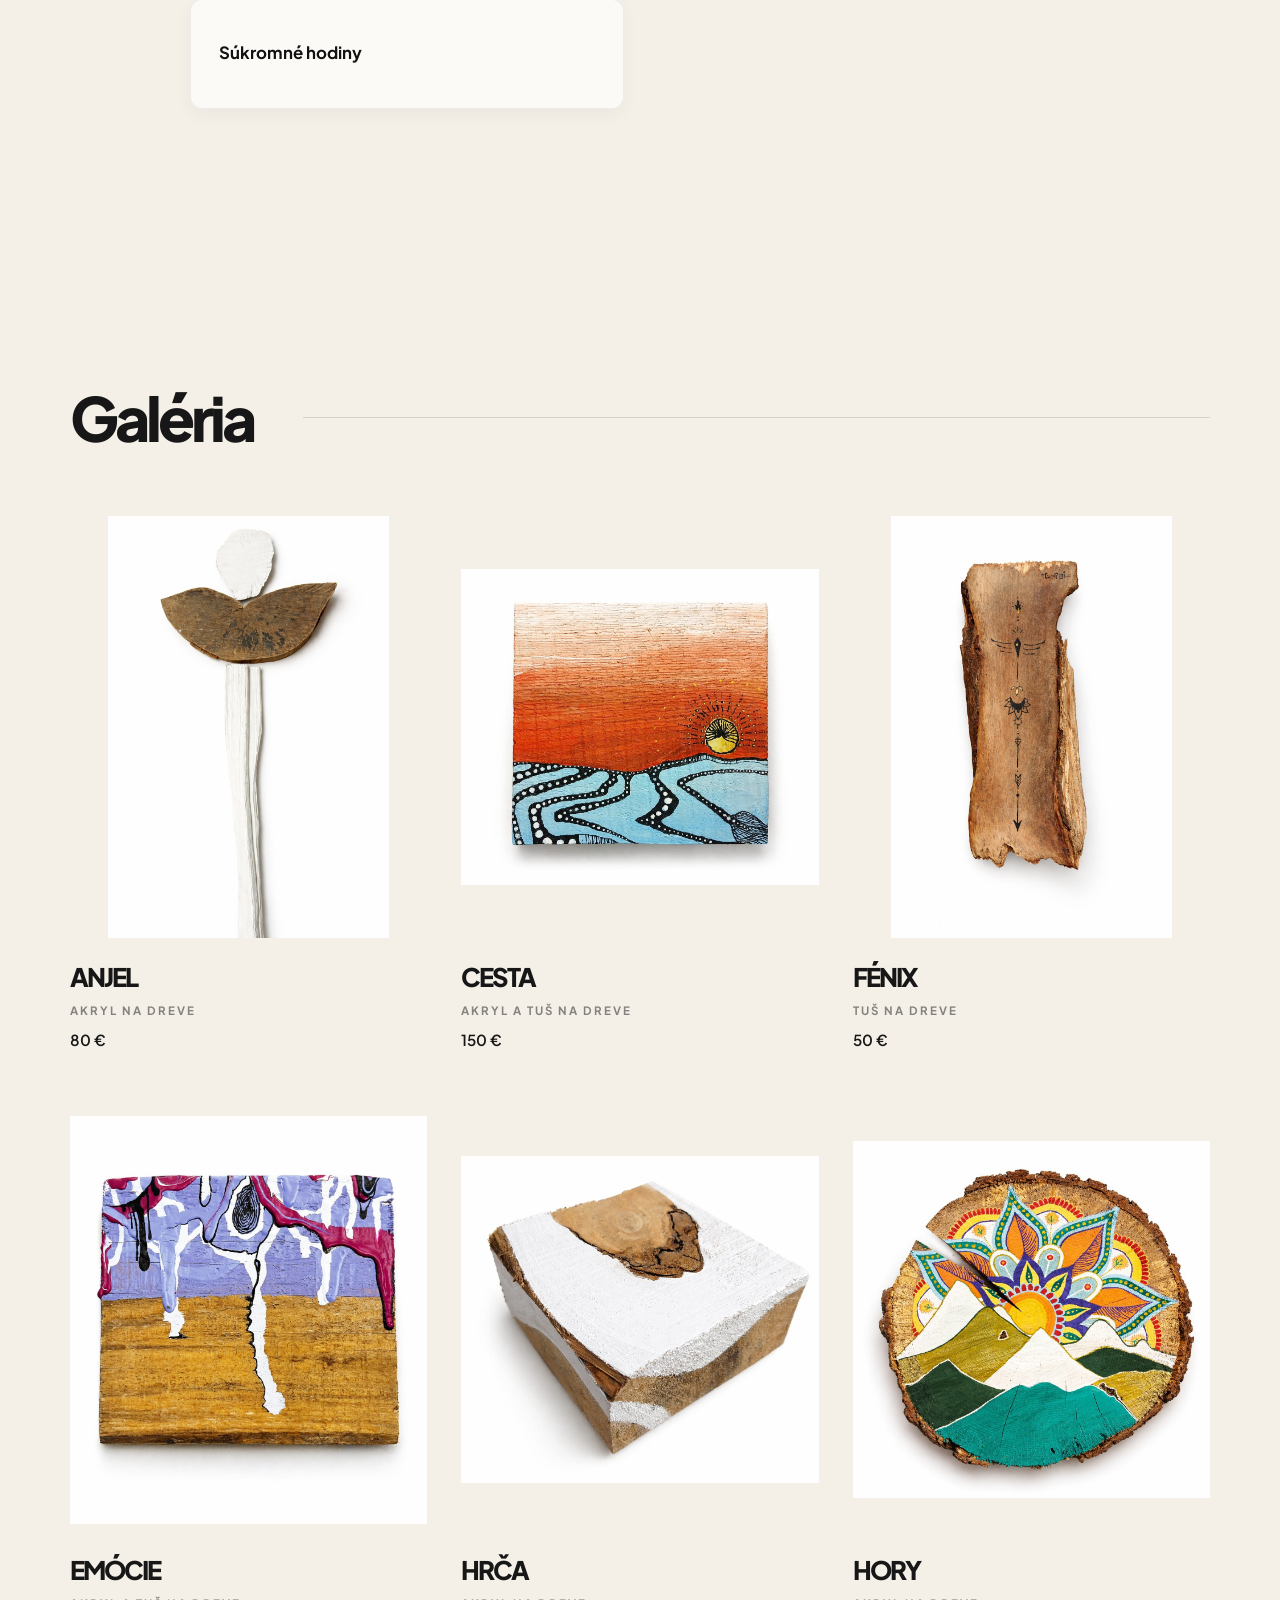
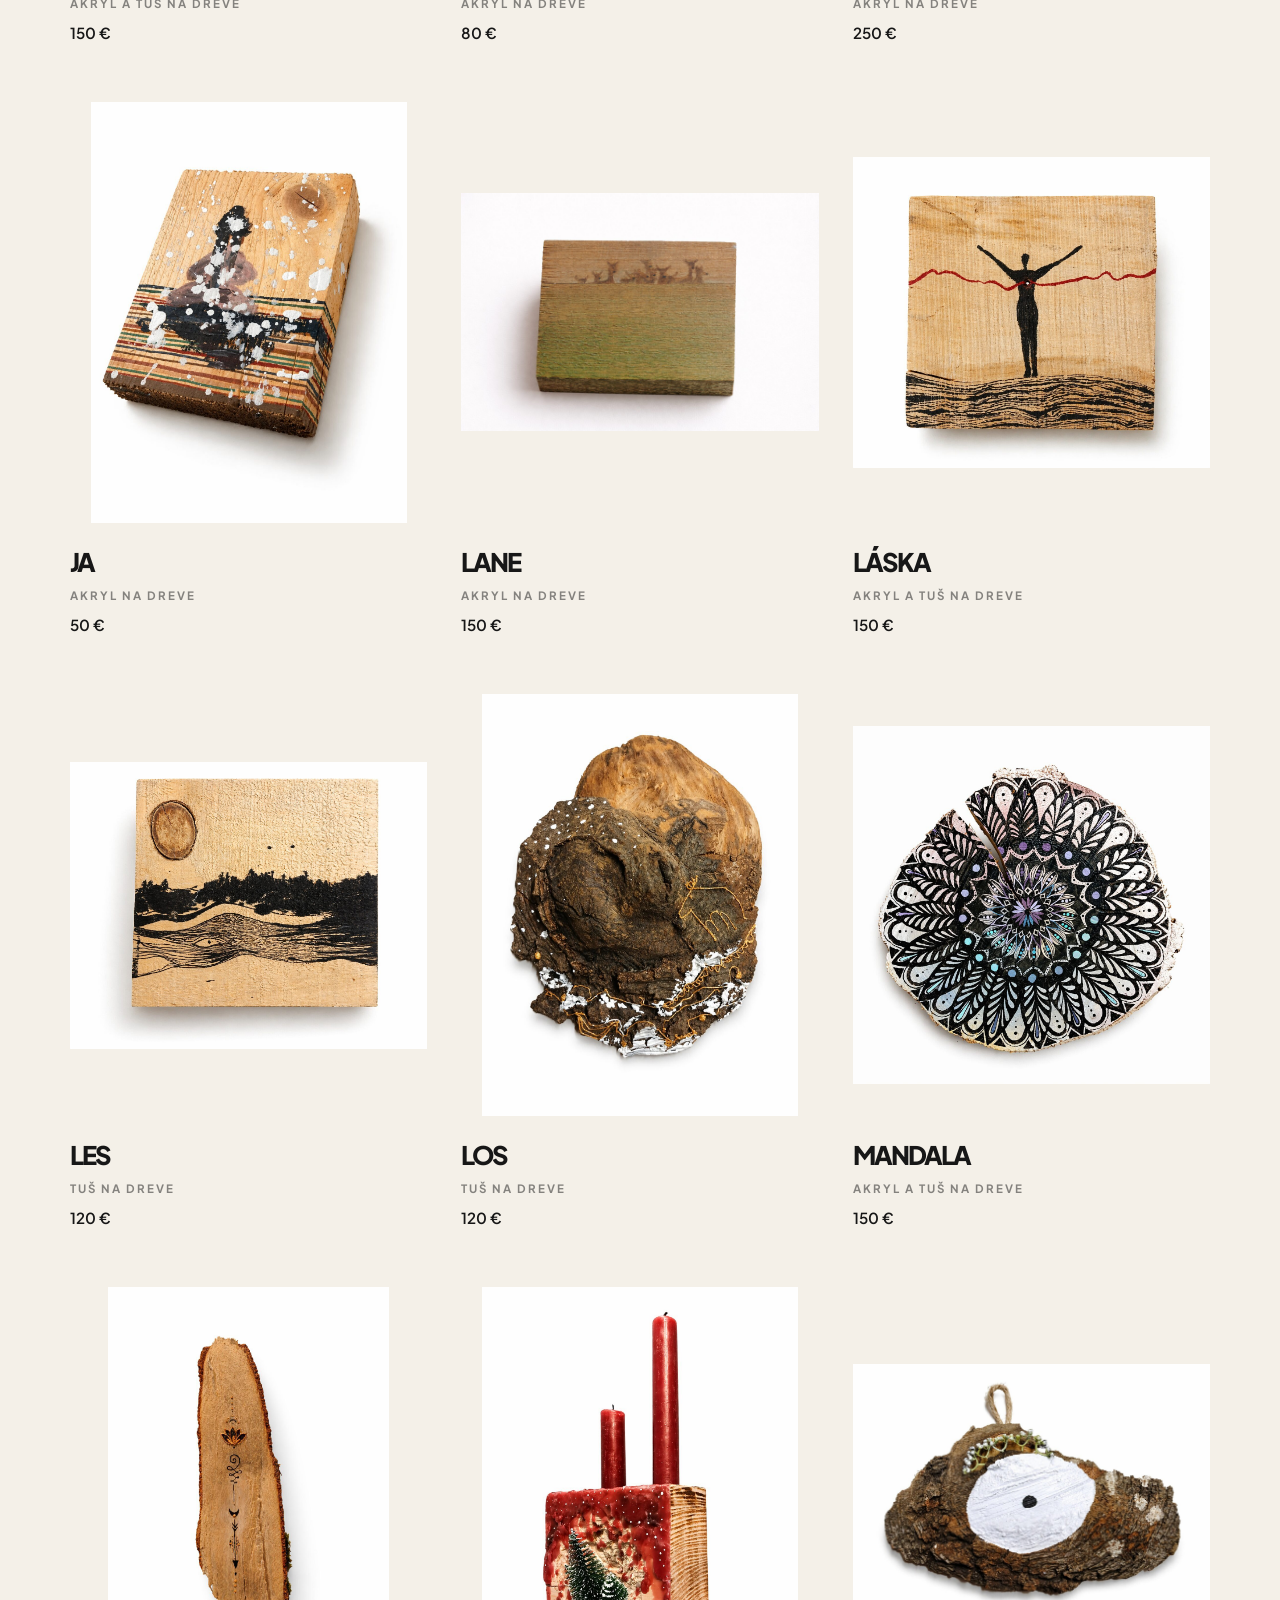
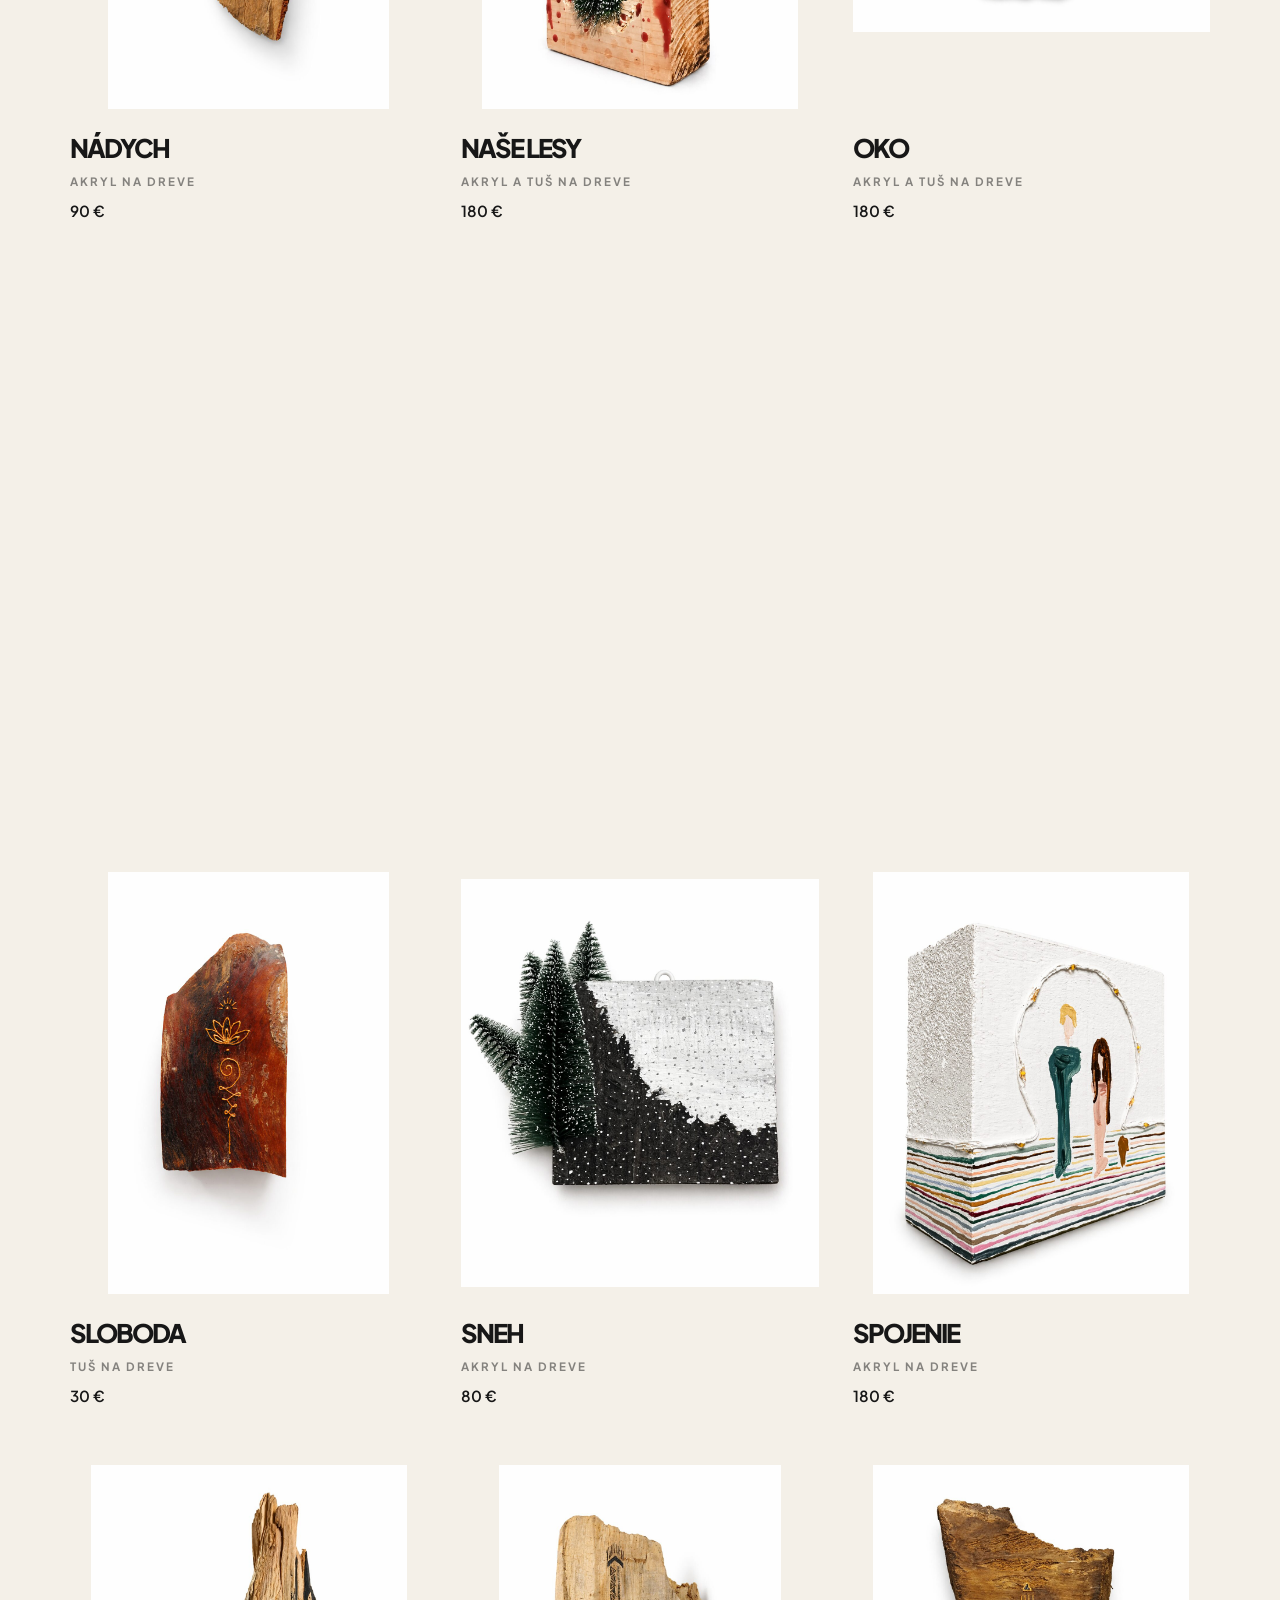
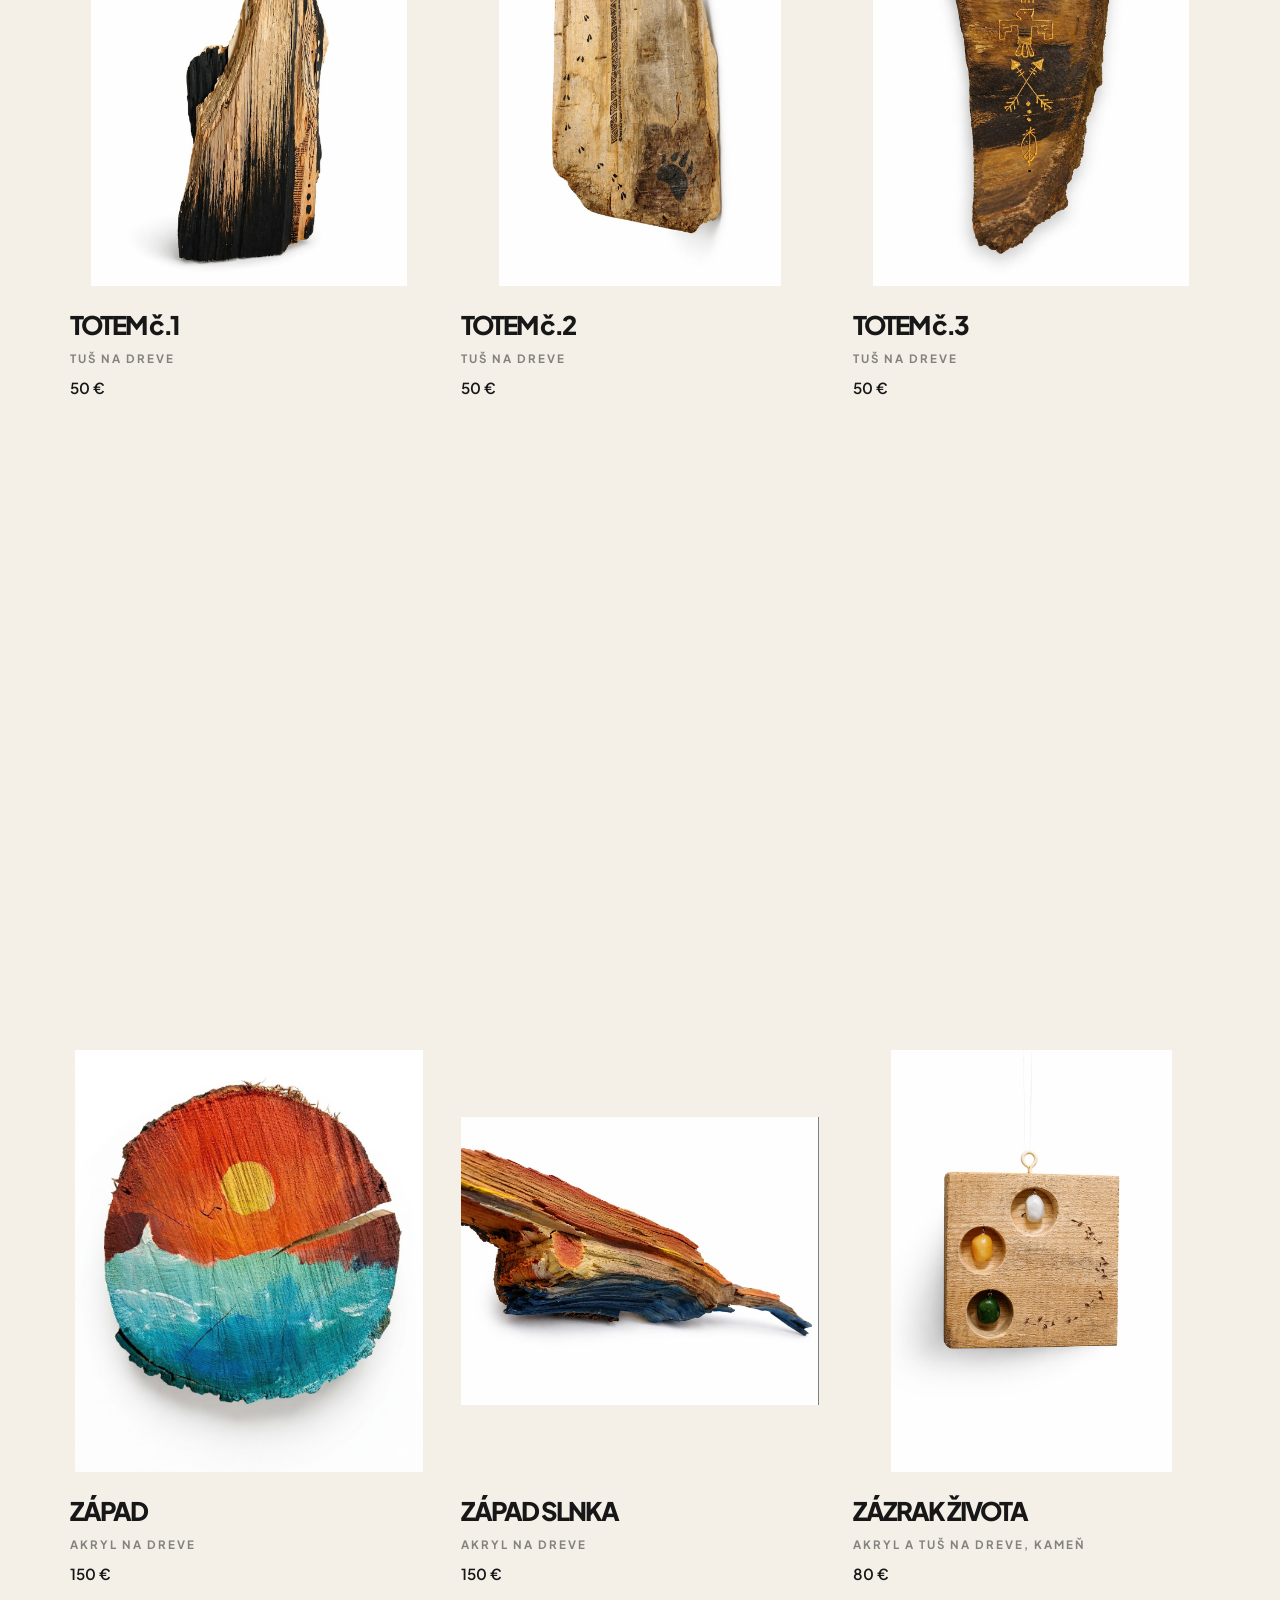
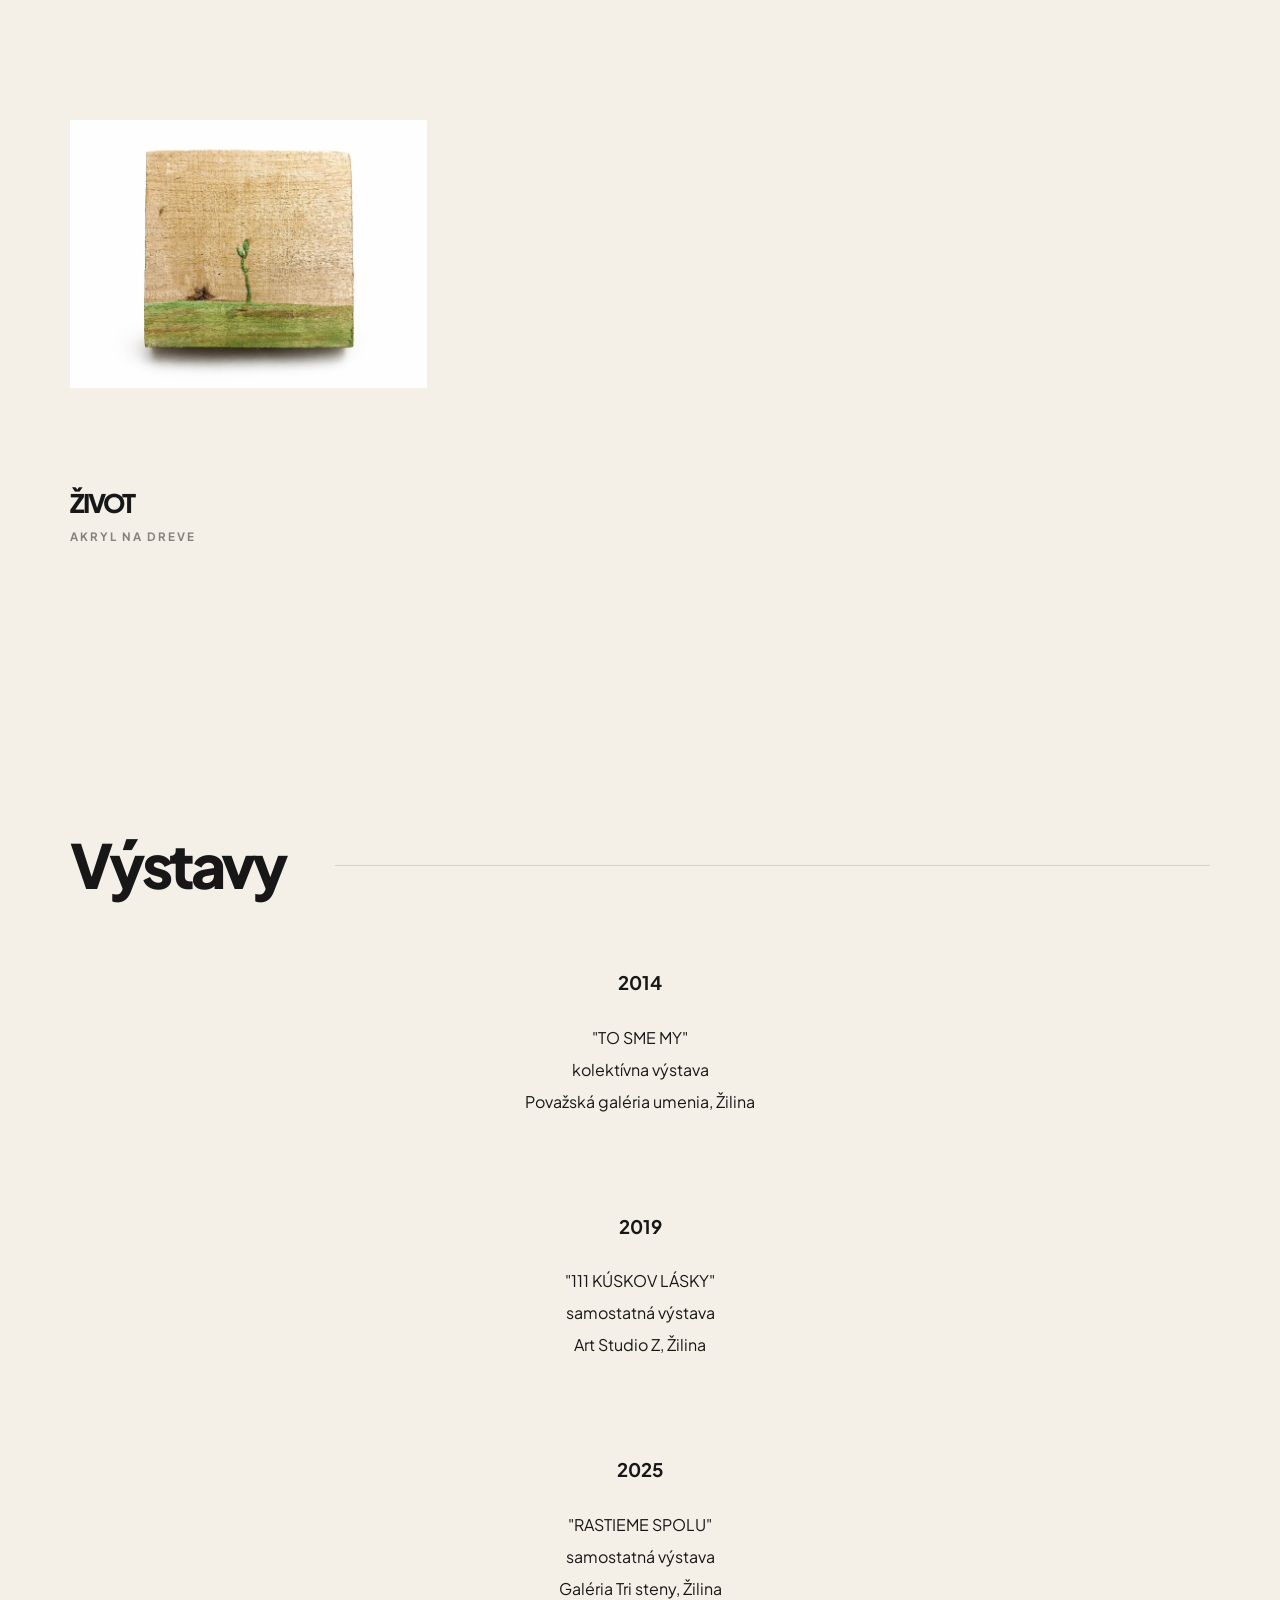
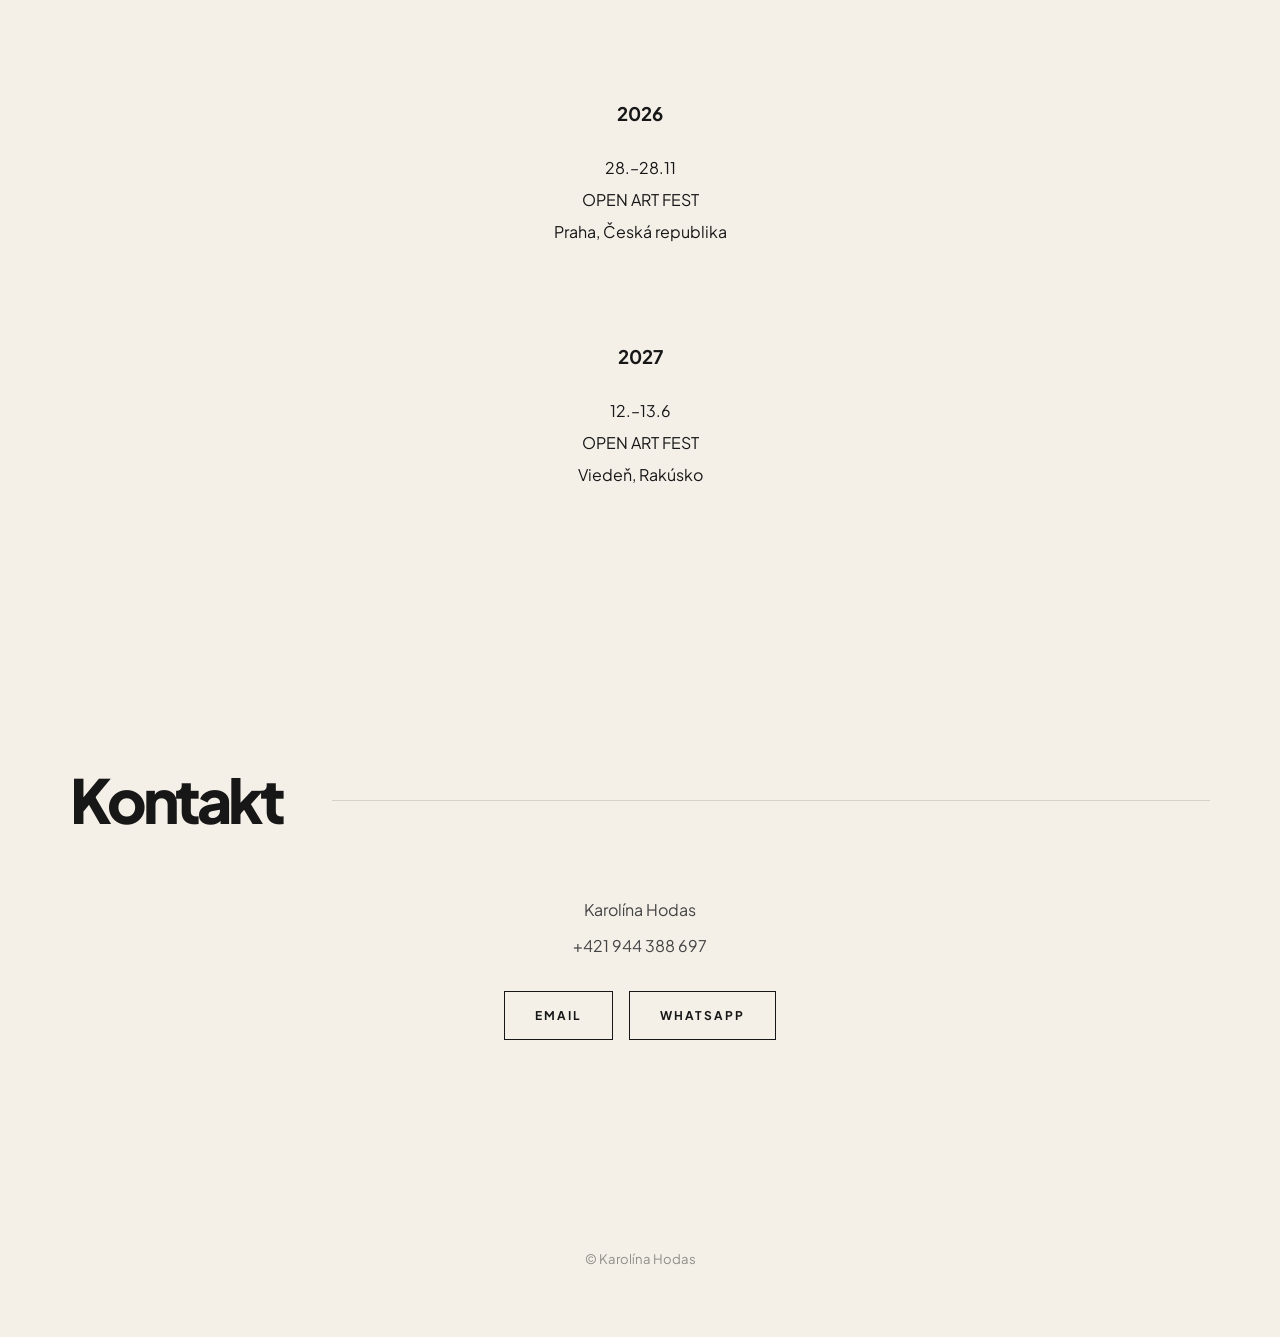
==== commit 891c4e82: "Fix text spacing and add course layout" ====
--- a/index.html
+++ b/index.html
@@ -815,6 +815,14 @@
     Kreatívne dielne pre seniorov
   </a>
 
+  <a href="kurz-velikani.html" class="course-card">
+    Maľujeme podľa velikánov
+  </a>
+
+  <a href="kurz-zabavne.html" class="course-card">
+    Zábavné maľovanie
+  </a>
+
   <a href="kurz-sukromne.html" class="course-card">
     Súkromné hodiny
   </a>
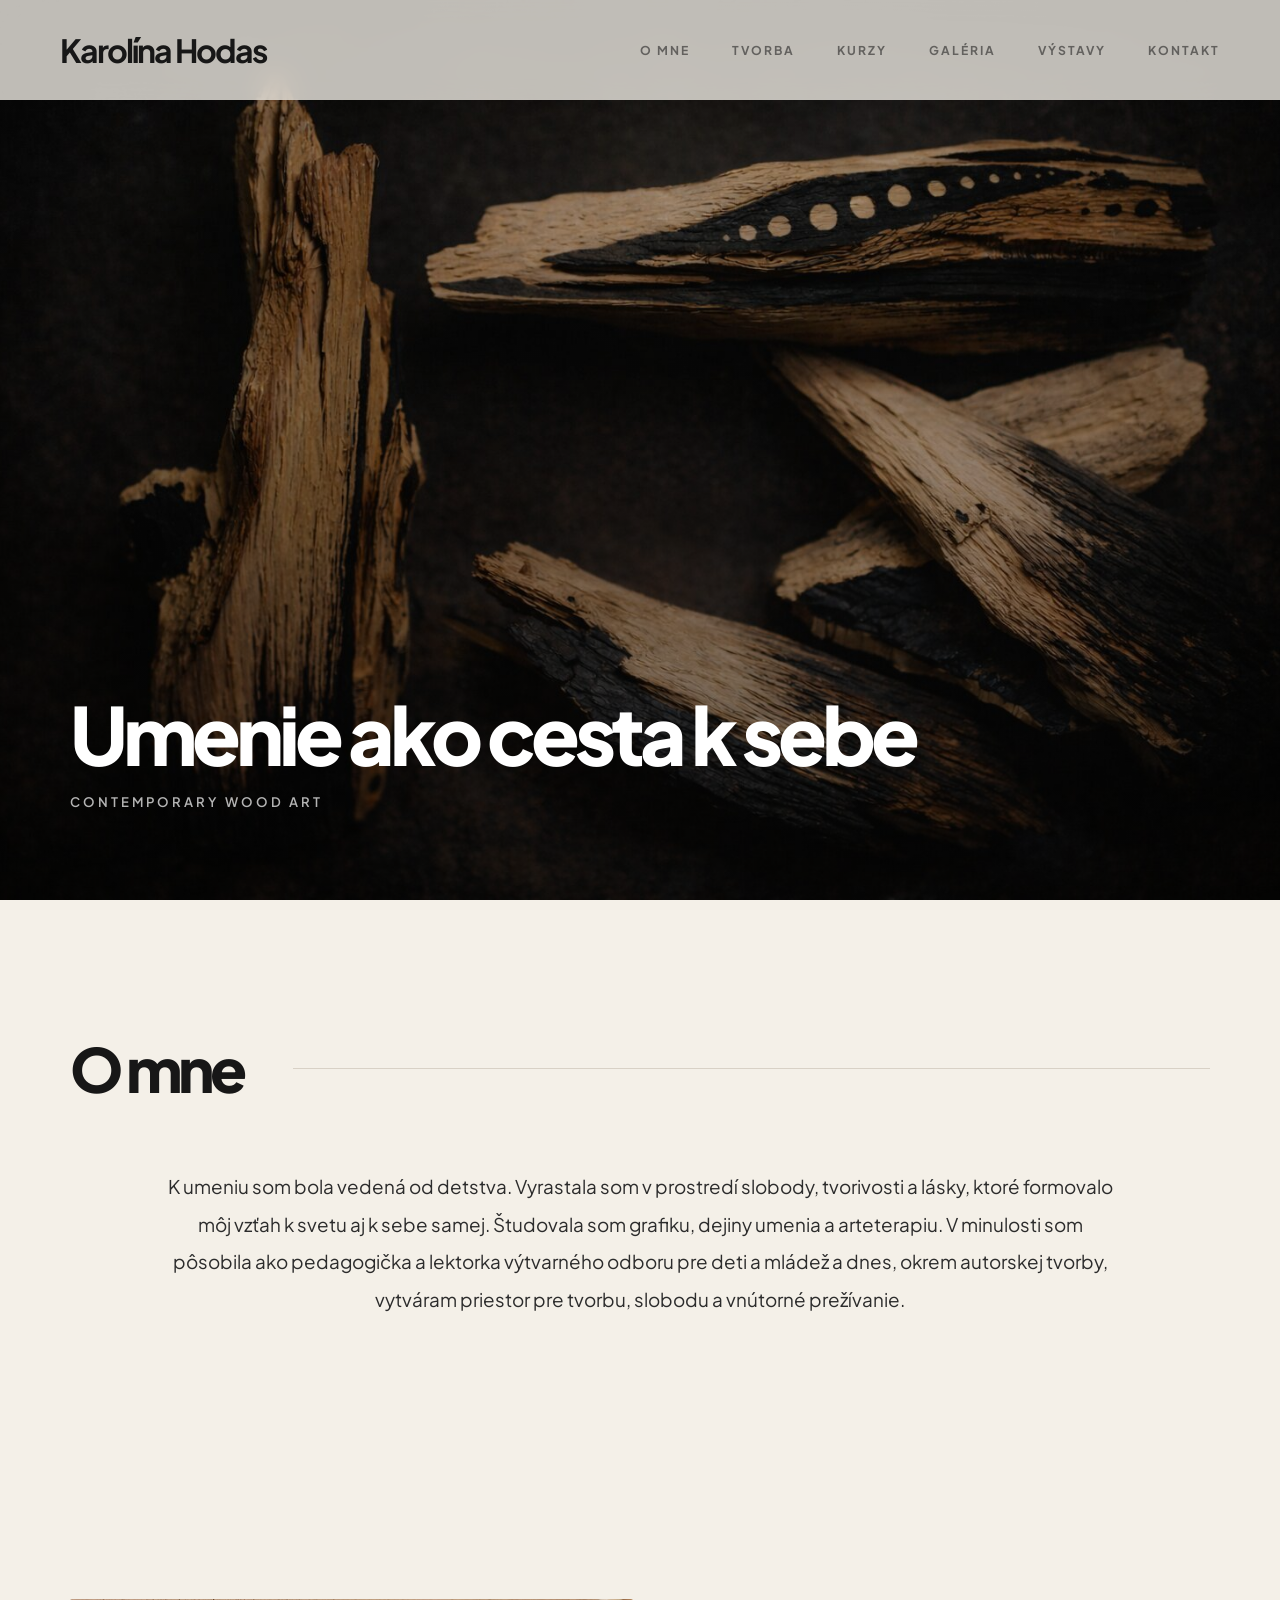
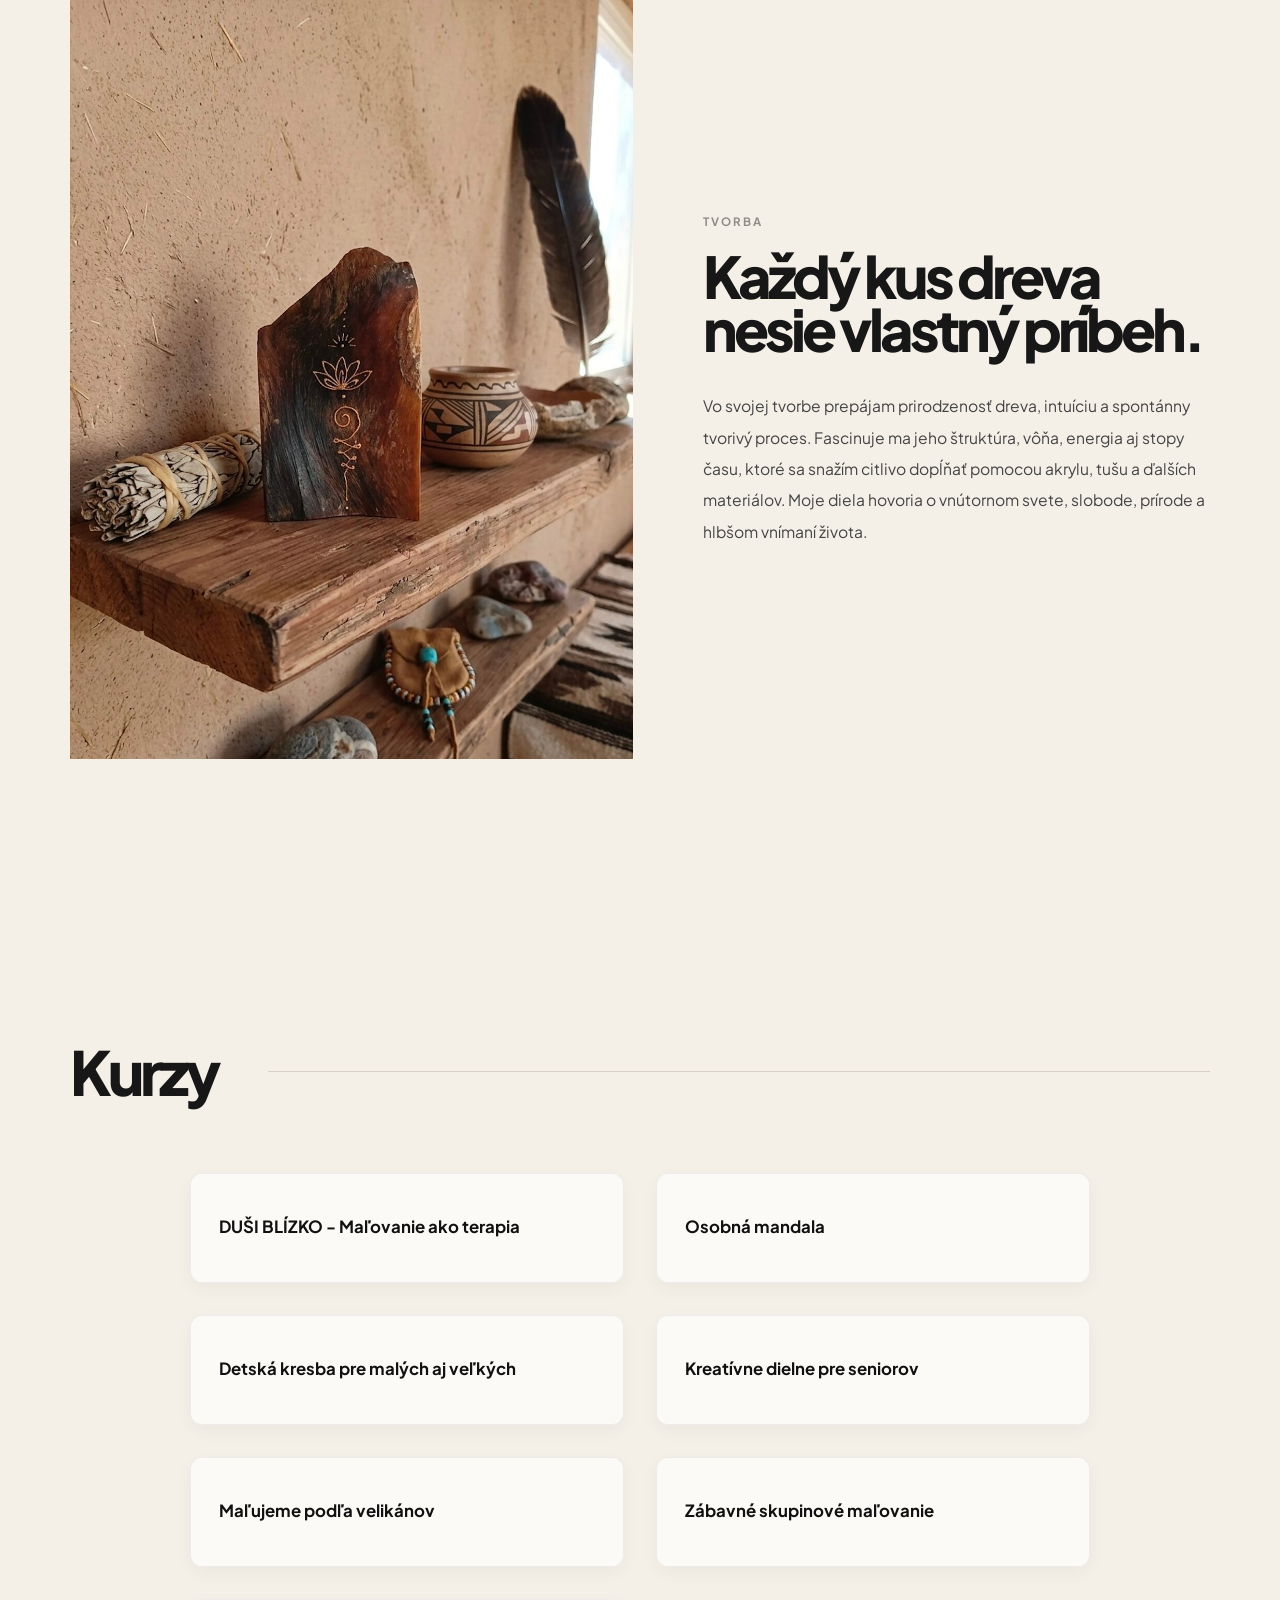
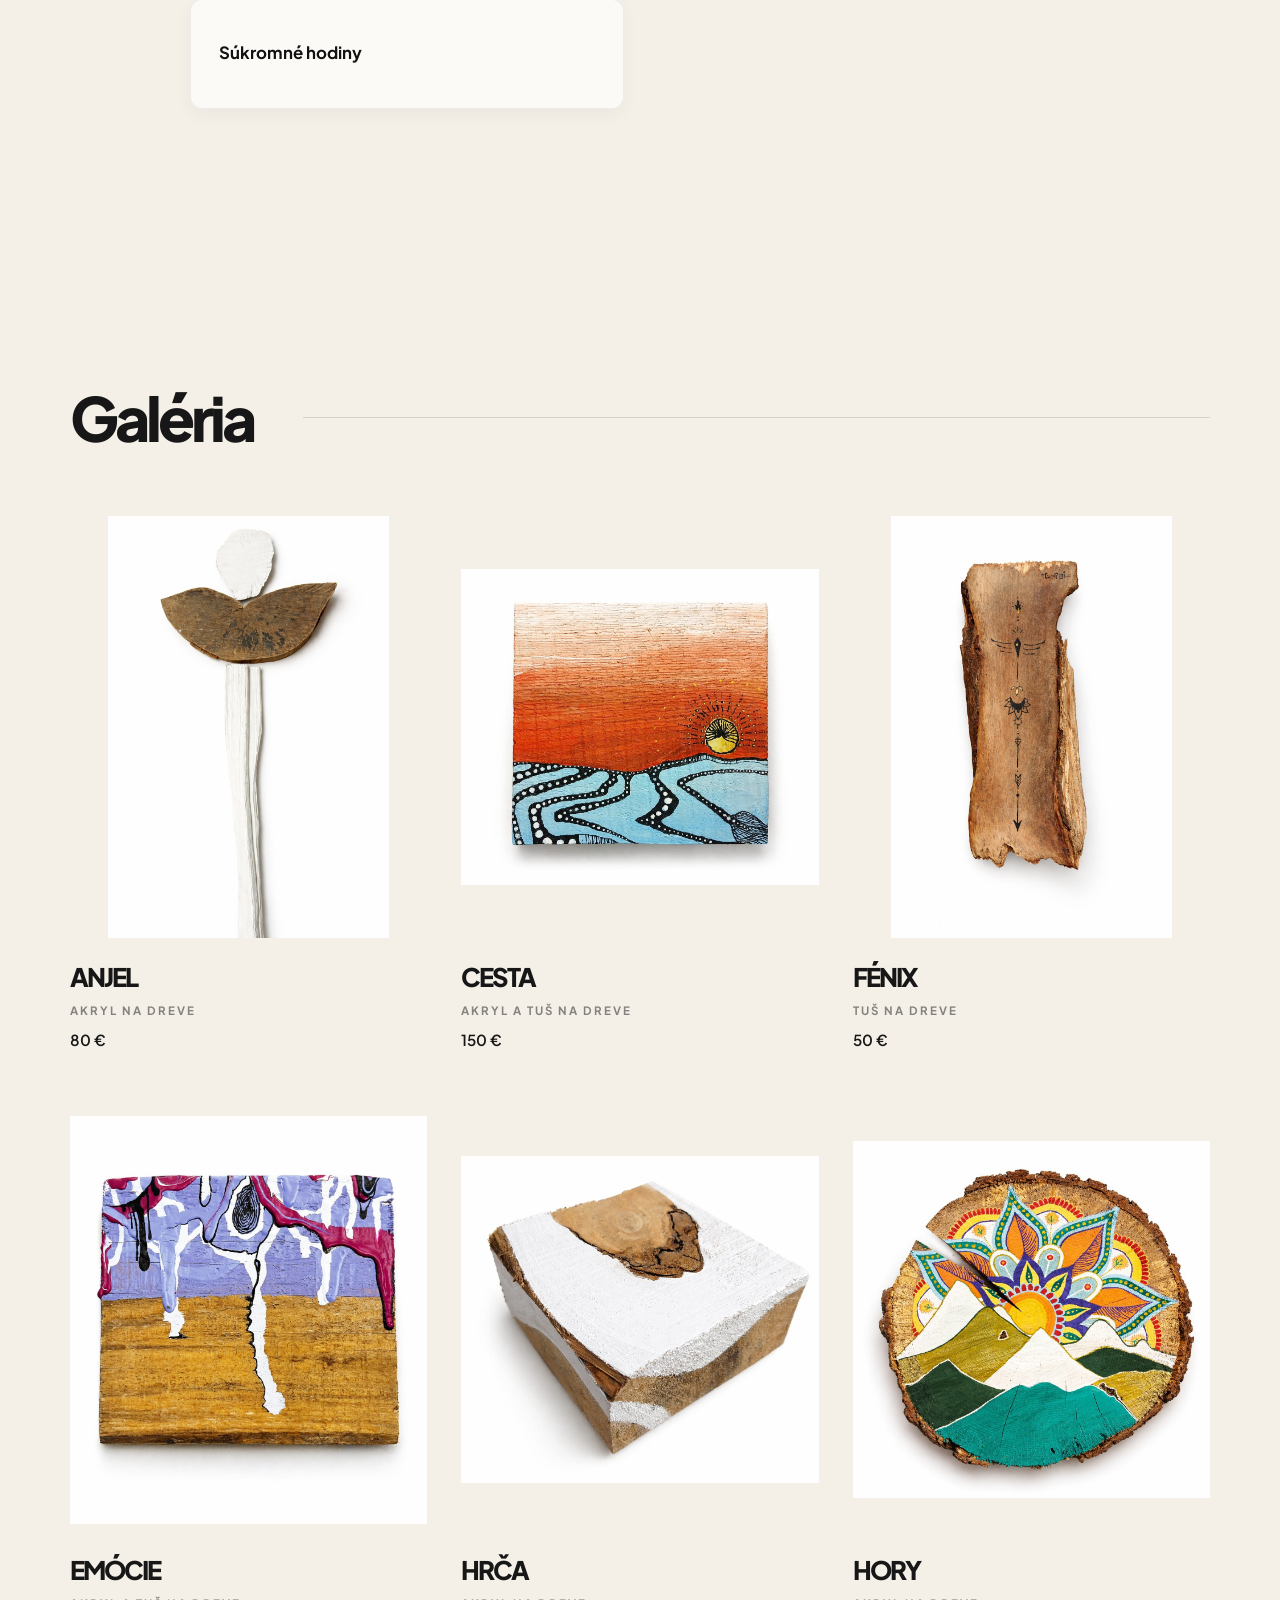
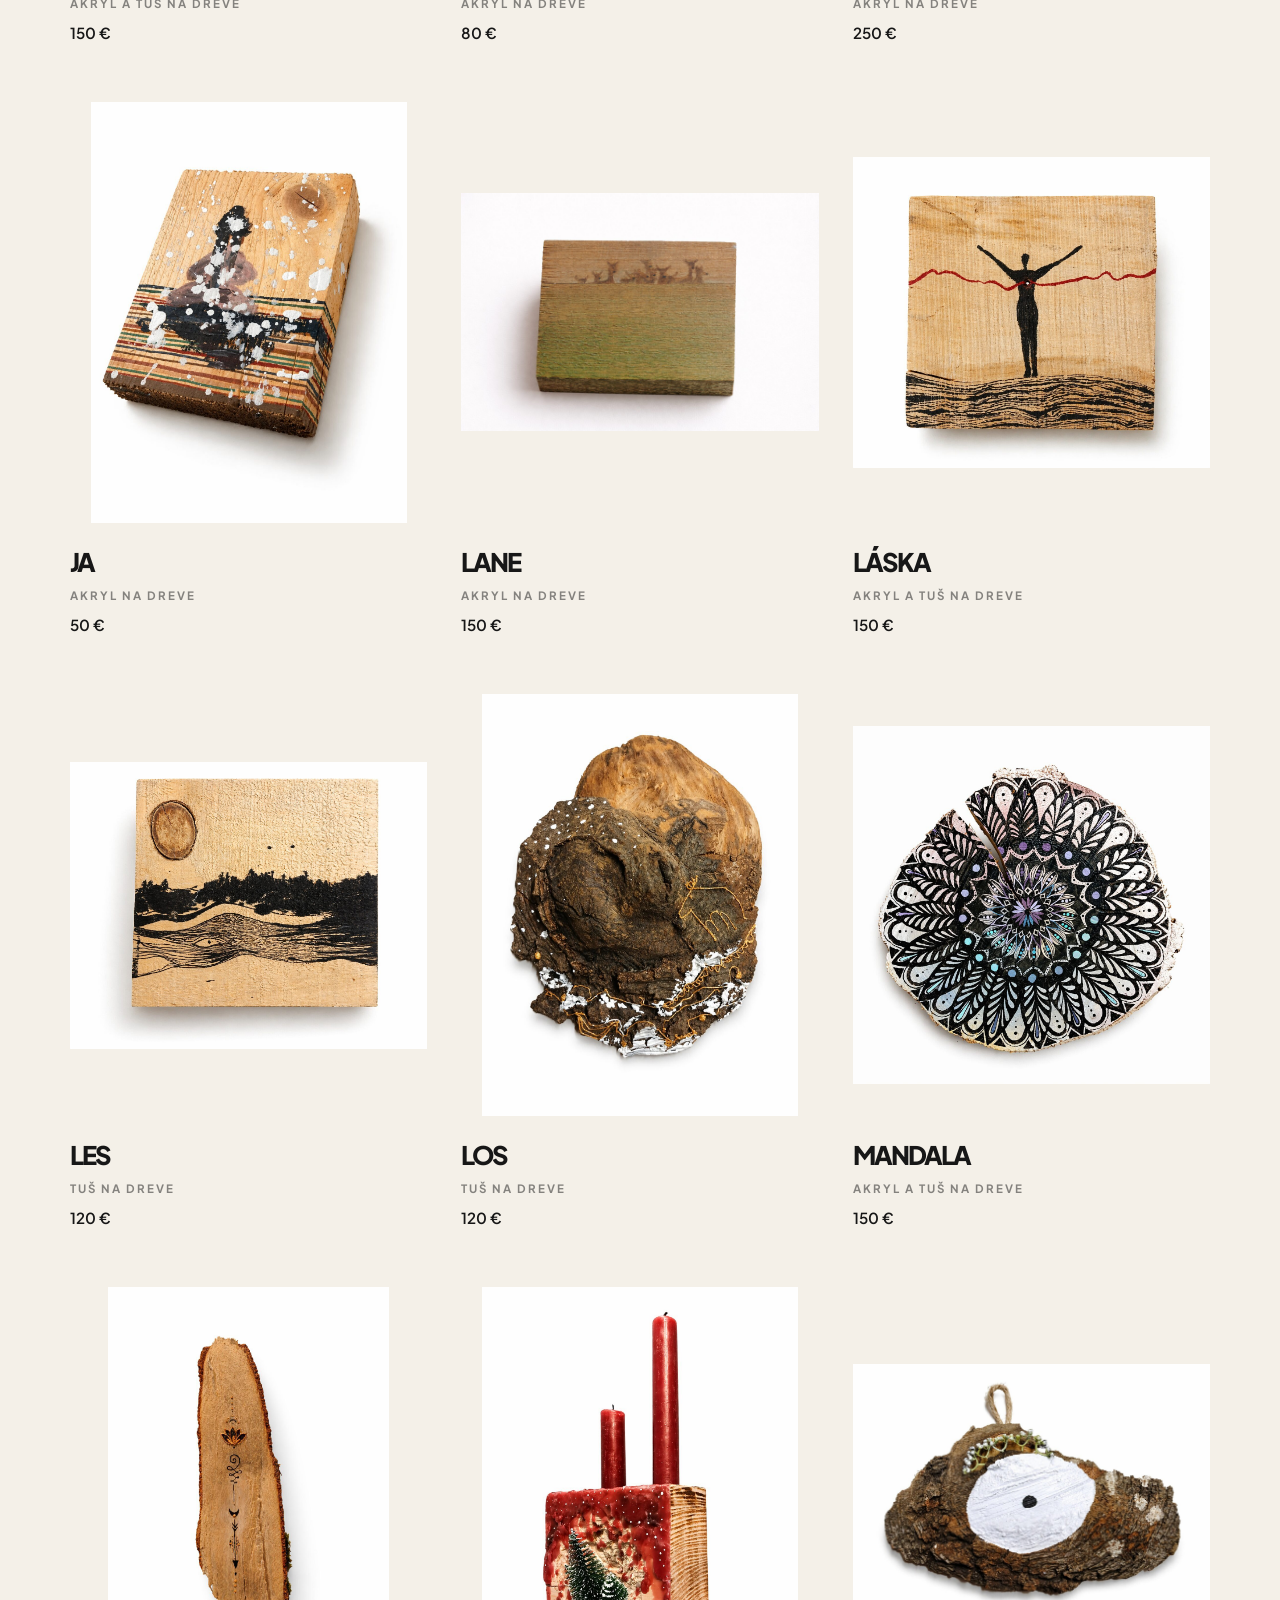
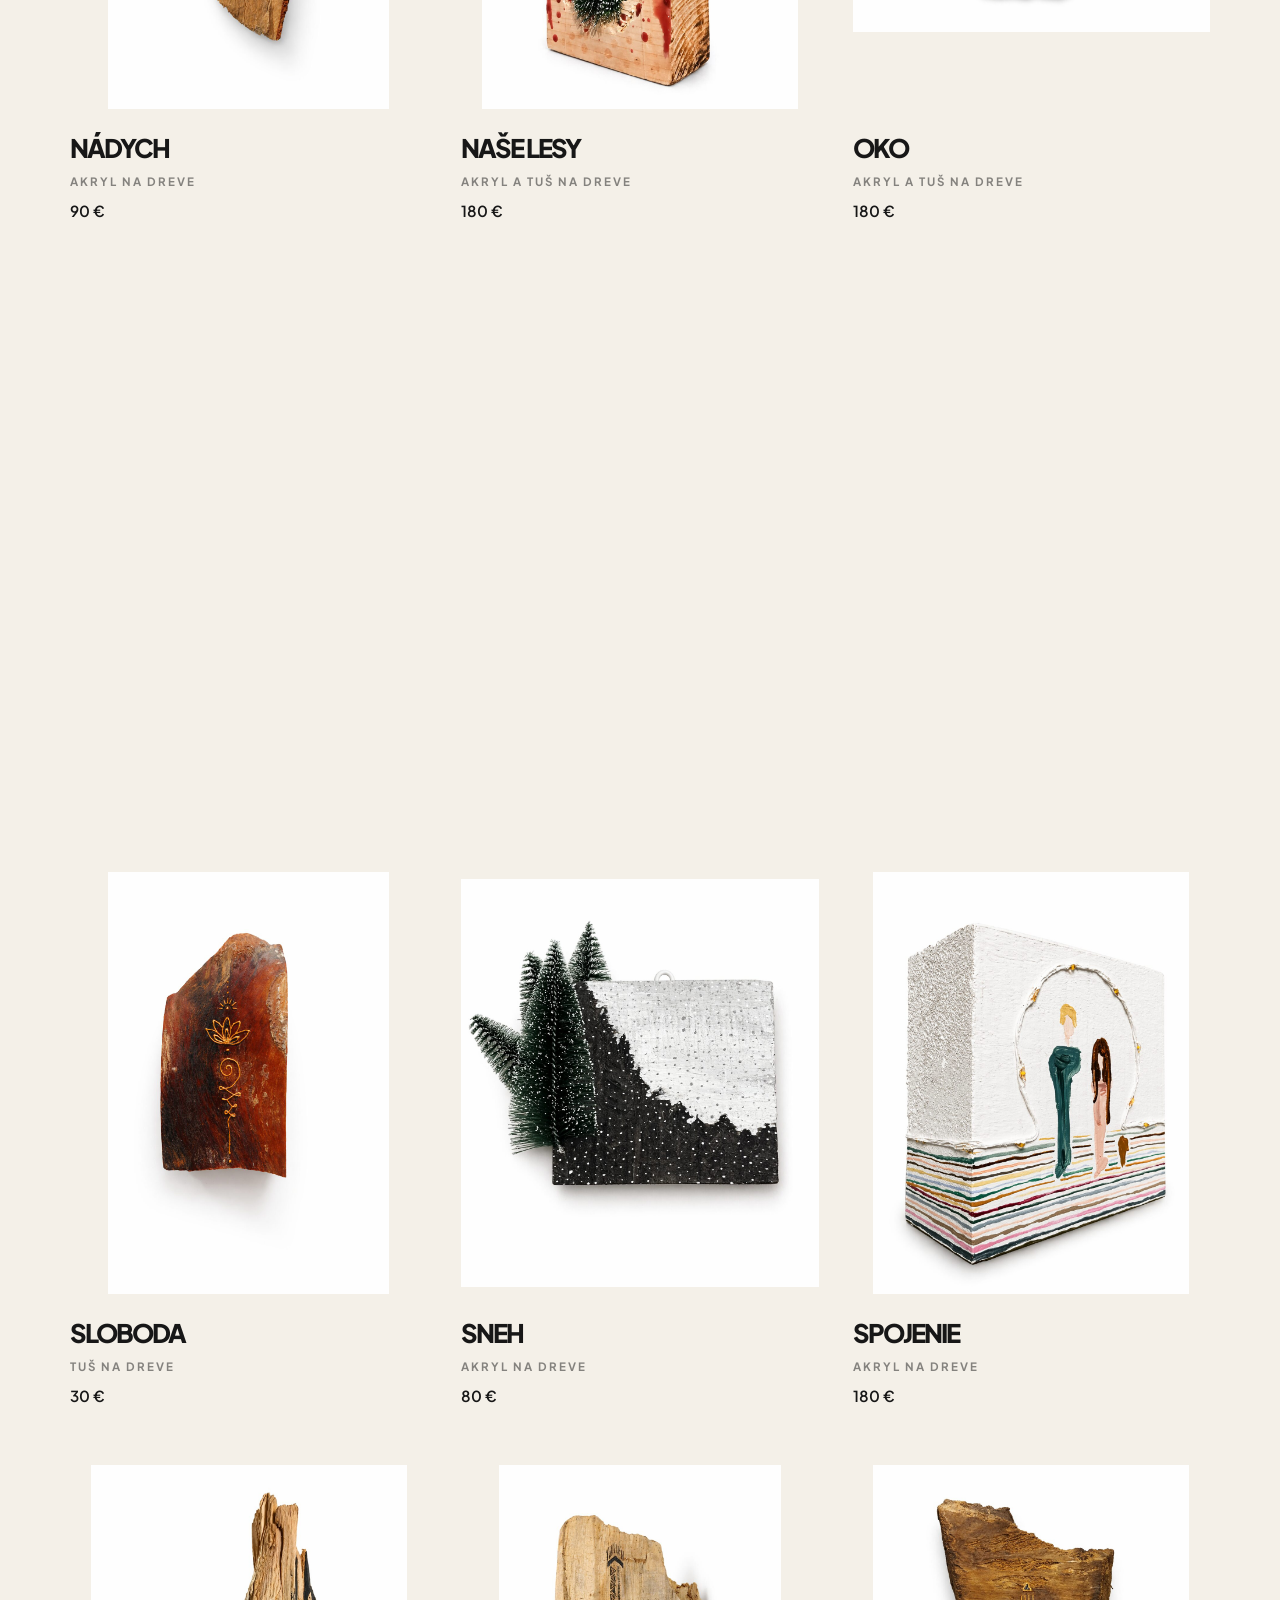
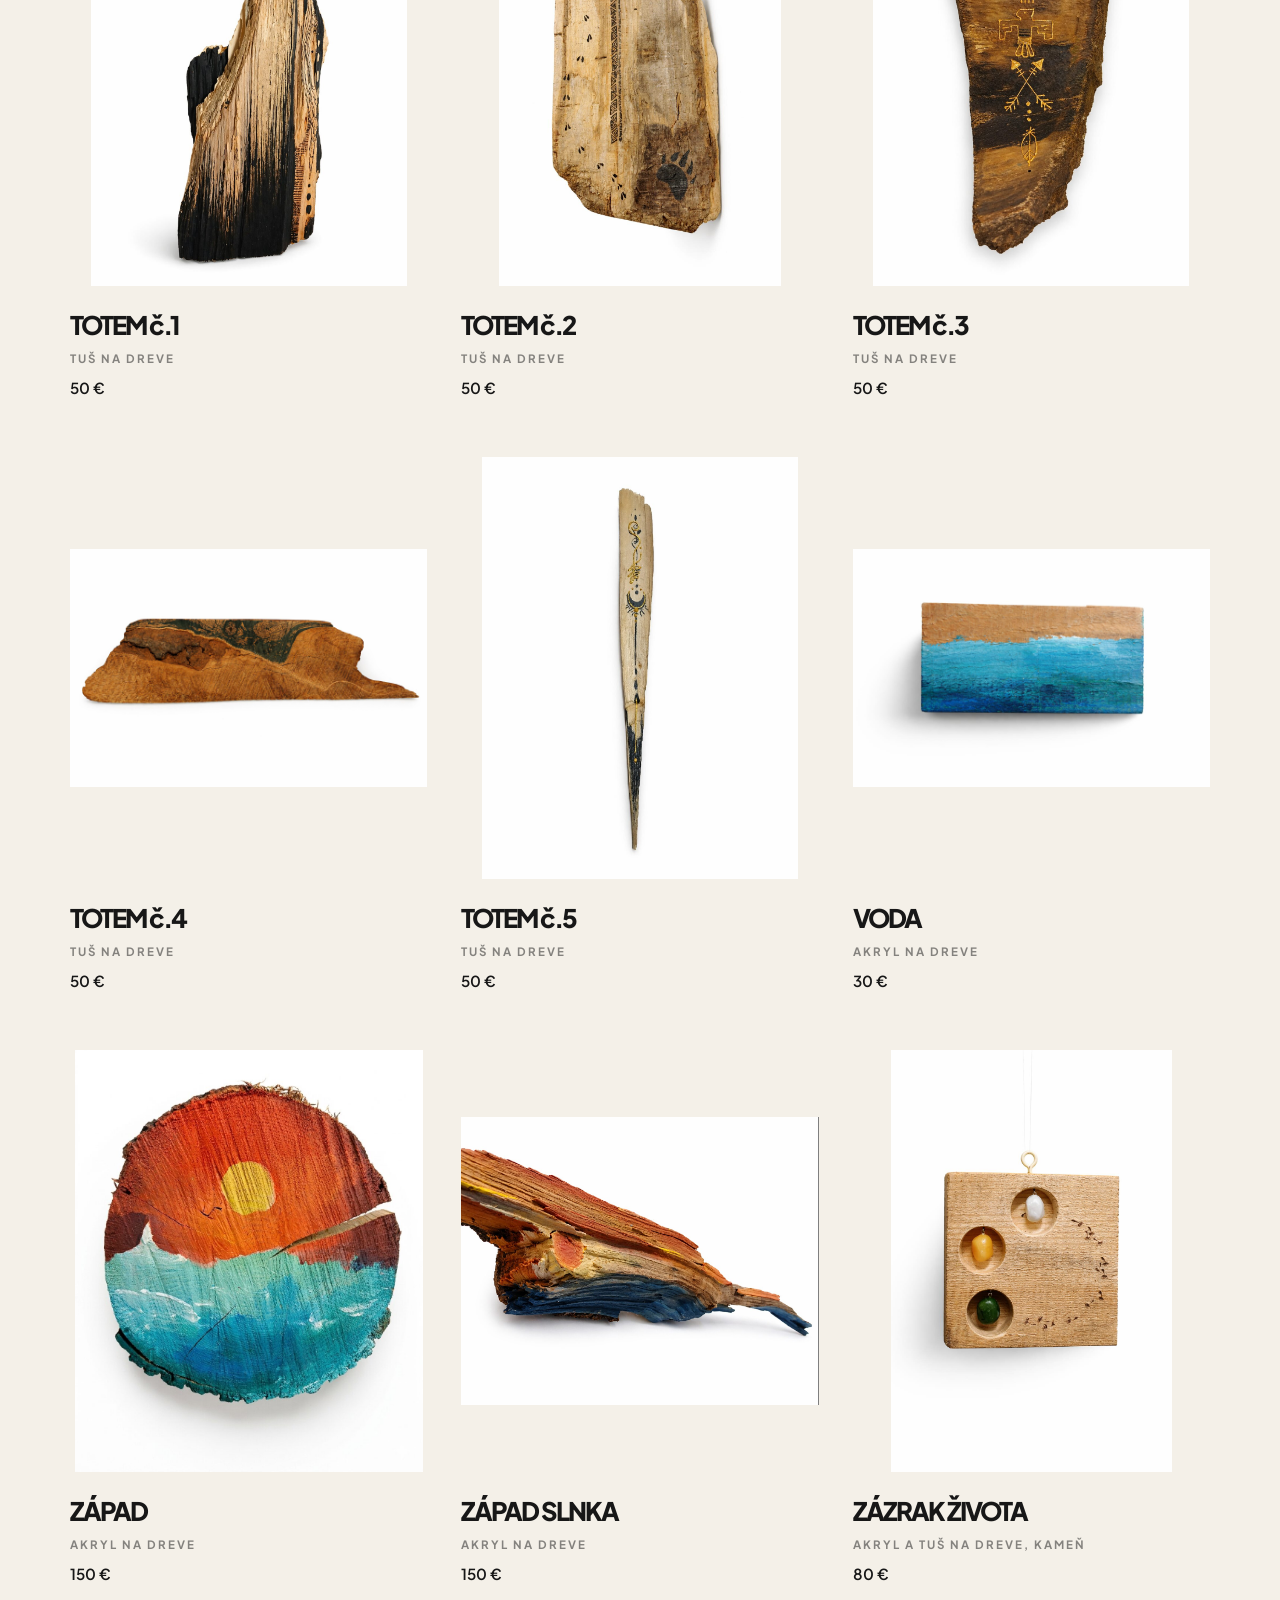
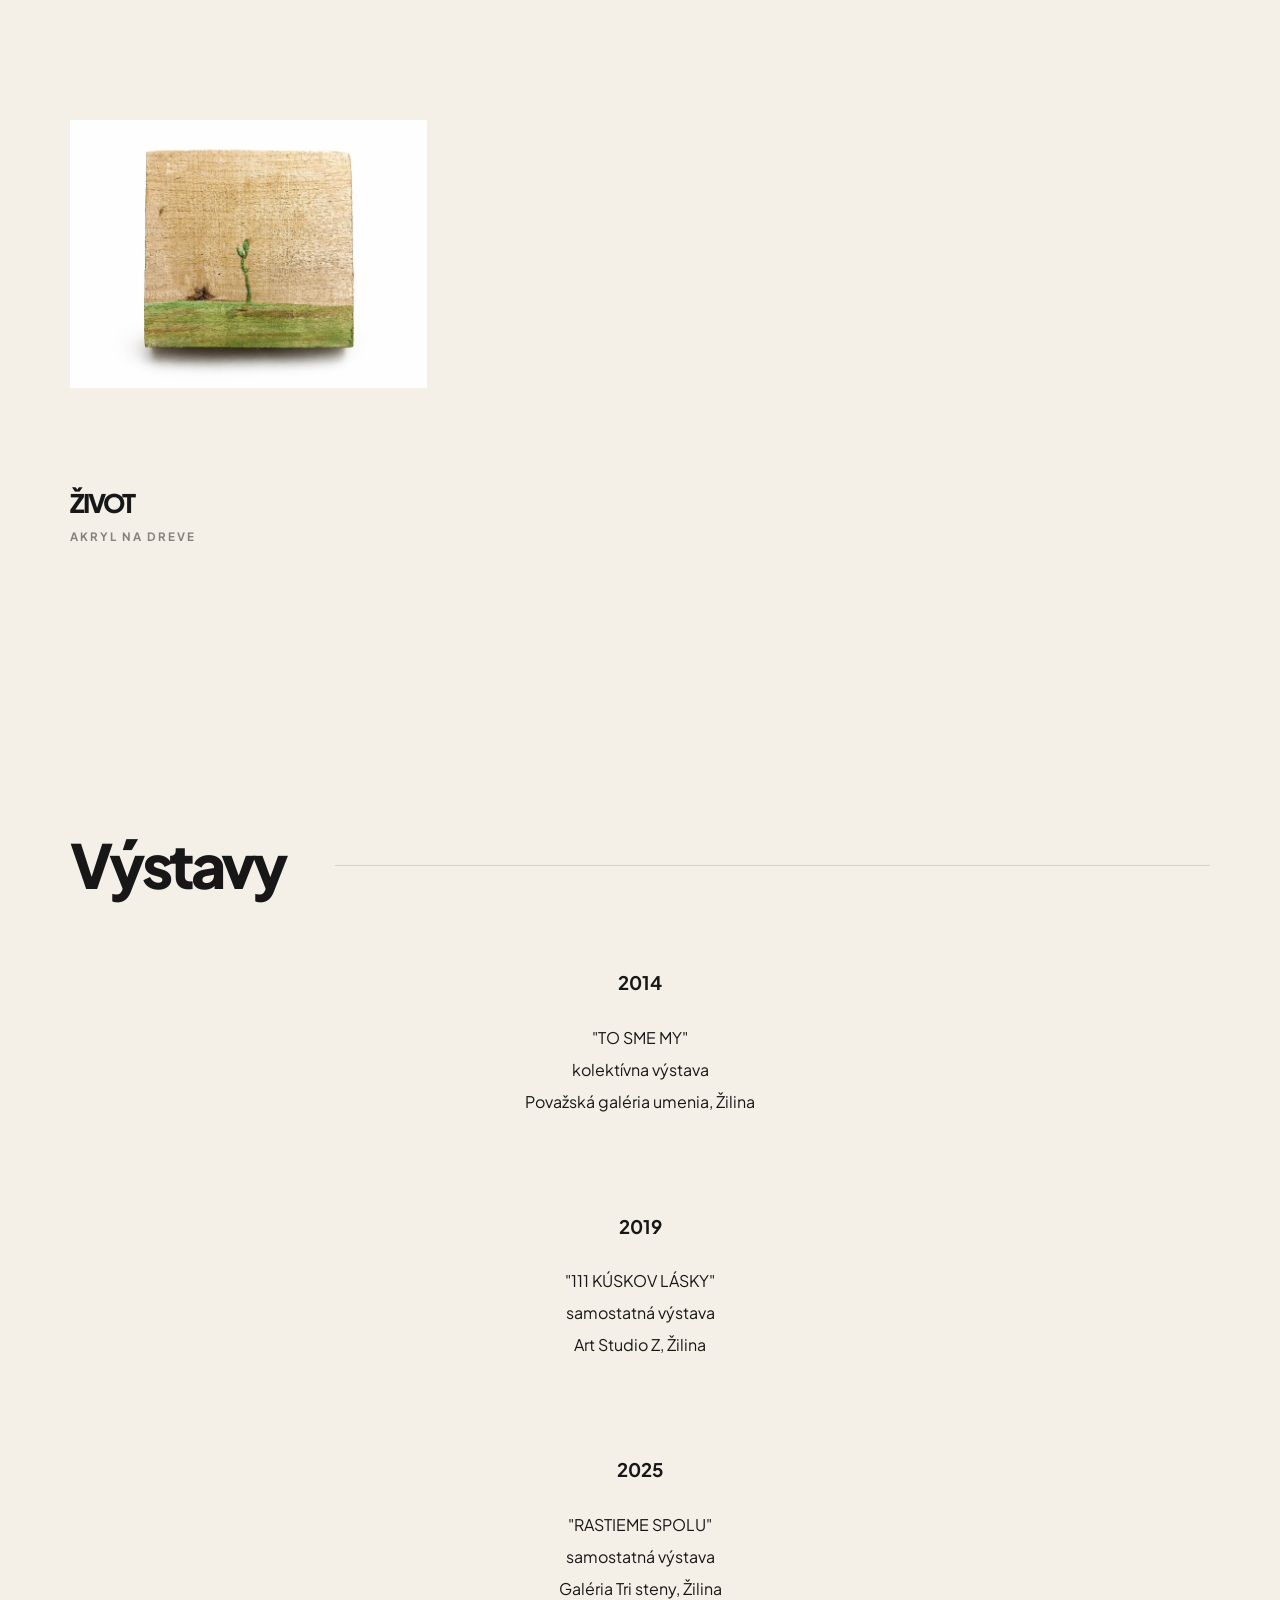
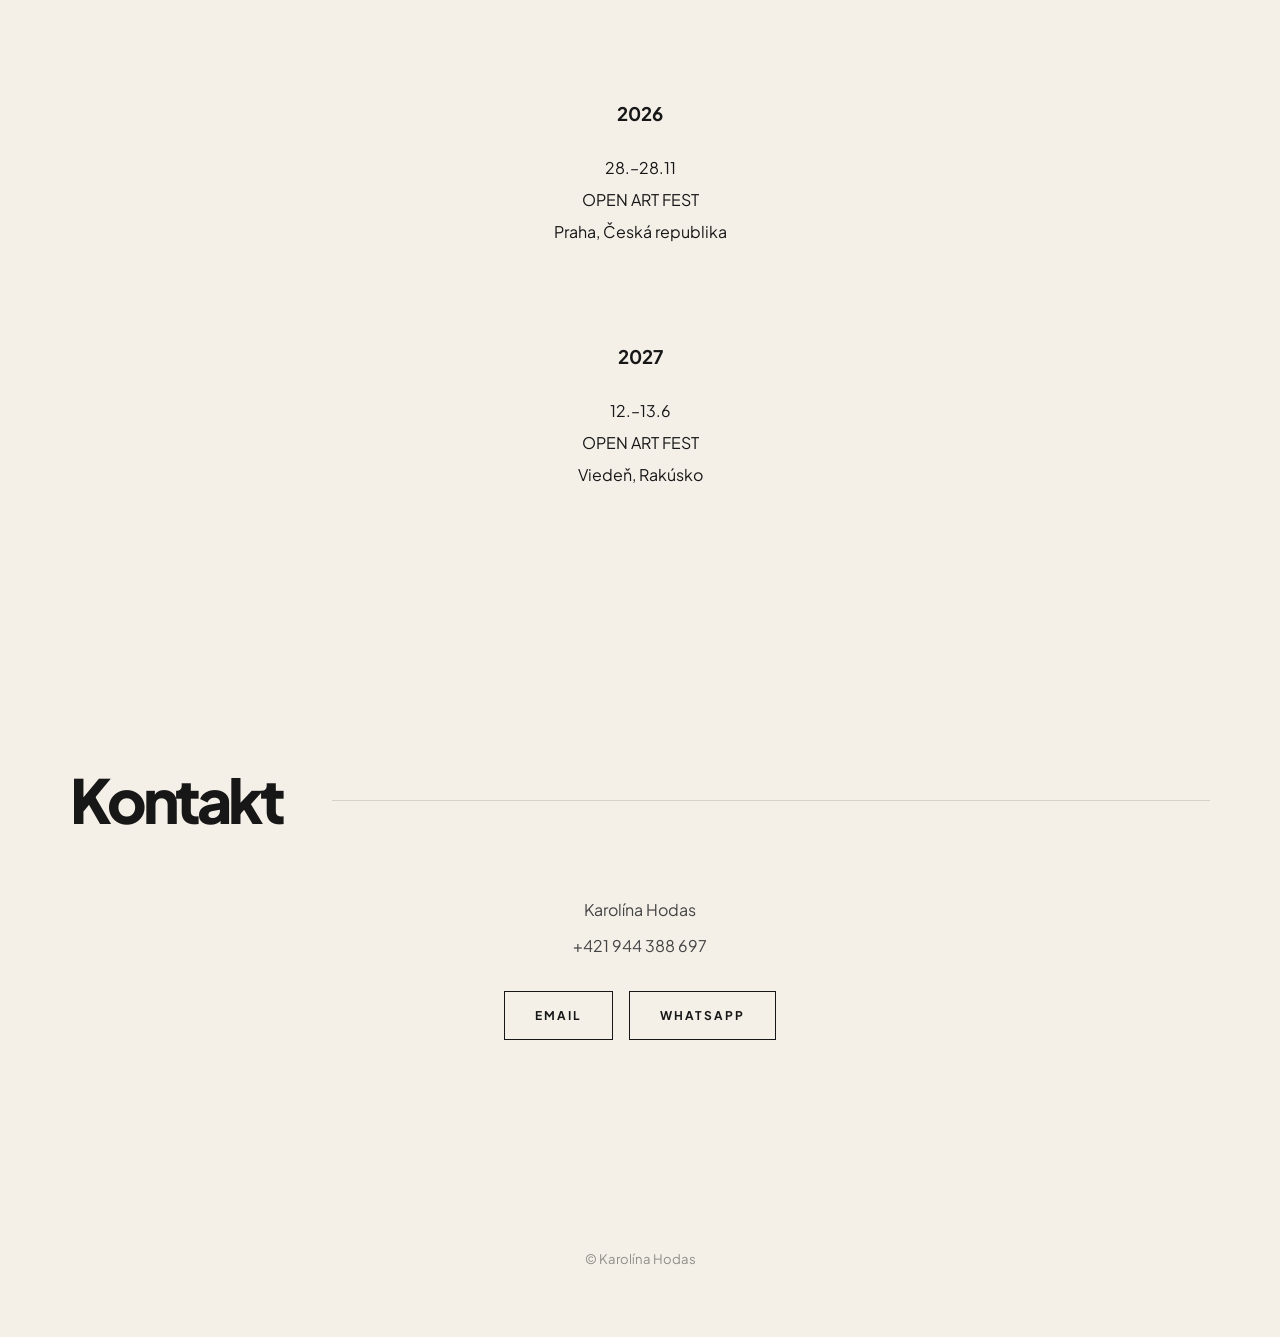
==== commit 1c88f182: "Update course details and fix gallery image references" ====
--- a/index.html
+++ b/index.html
@@ -820,7 +820,7 @@
   </a>
 
   <a href="kurz-zabavne.html" class="course-card">
-    Zábavné maľovanie
+    Zábavné skupinové maľovanie
   </a>
 
   <a href="kurz-sukromne.html" class="course-card">
@@ -1037,8 +1037,7 @@
 images:[
 "images/cesta-1.jpg",
 "images/cesta-2.jpg",
-"images/cesta-3.jpg",
-"images/cesta-4.jpg"
+"images/cesta-3.jpg"
 ]
 },
 
@@ -1546,7 +1545,7 @@
 images:[
 "images/zazrakzivota-1.jpg",
 "images/zazrakzivota-2.jpg",
-"images/zazrakzivota-3.jpg"
+"images/zazrakzivota-3.png"
 ]
 },
 
